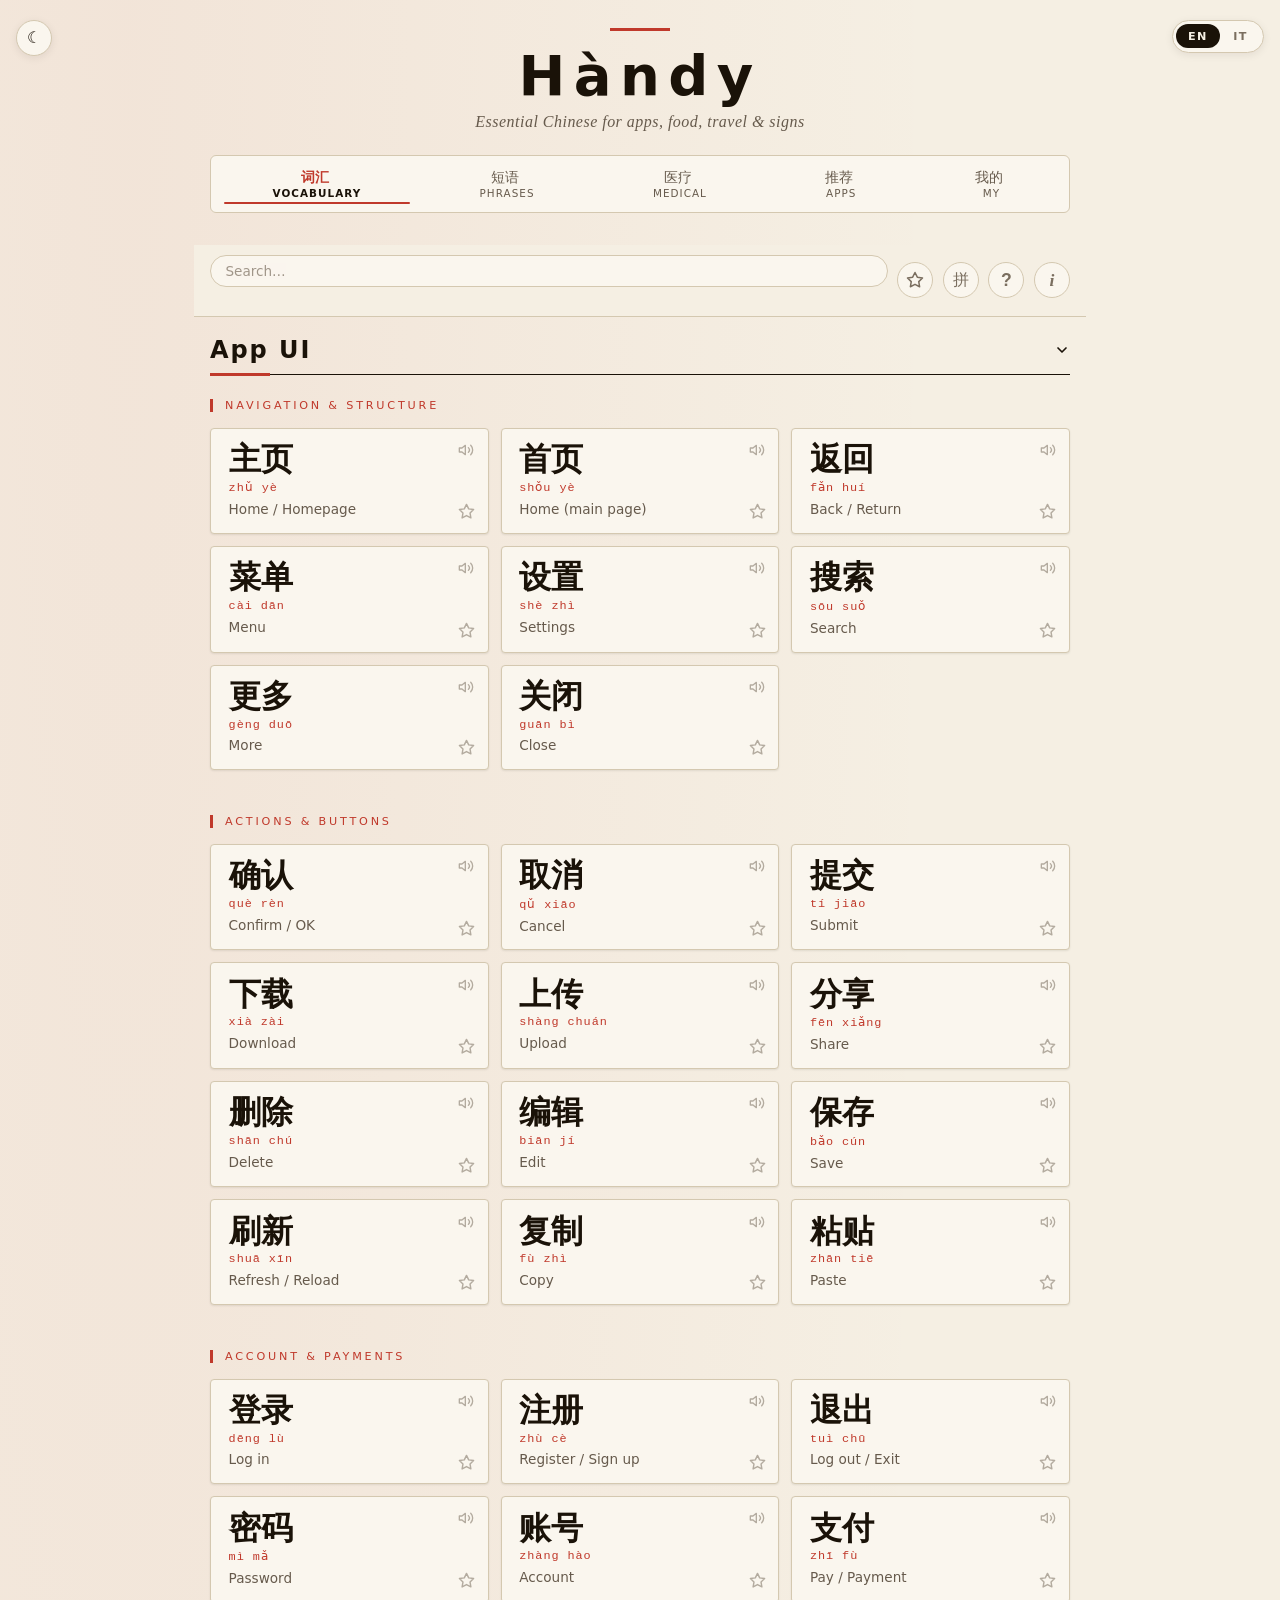
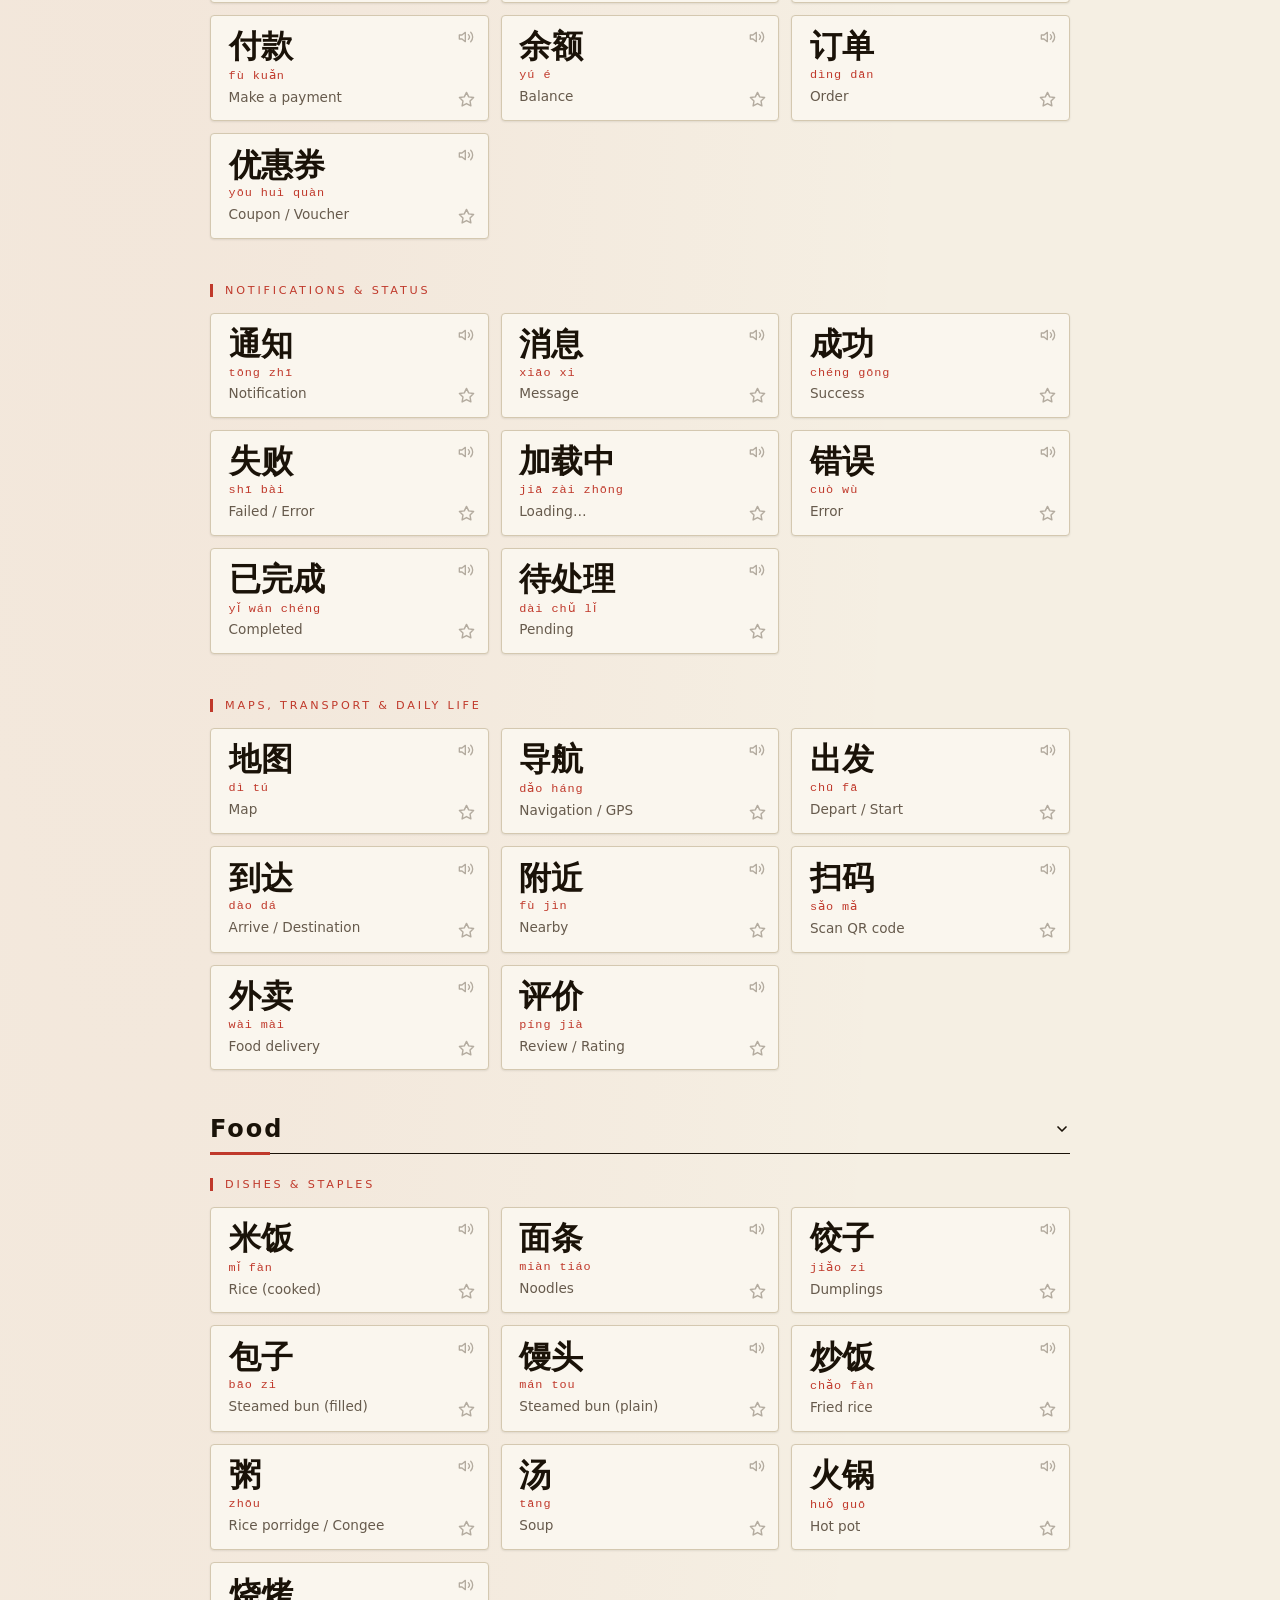
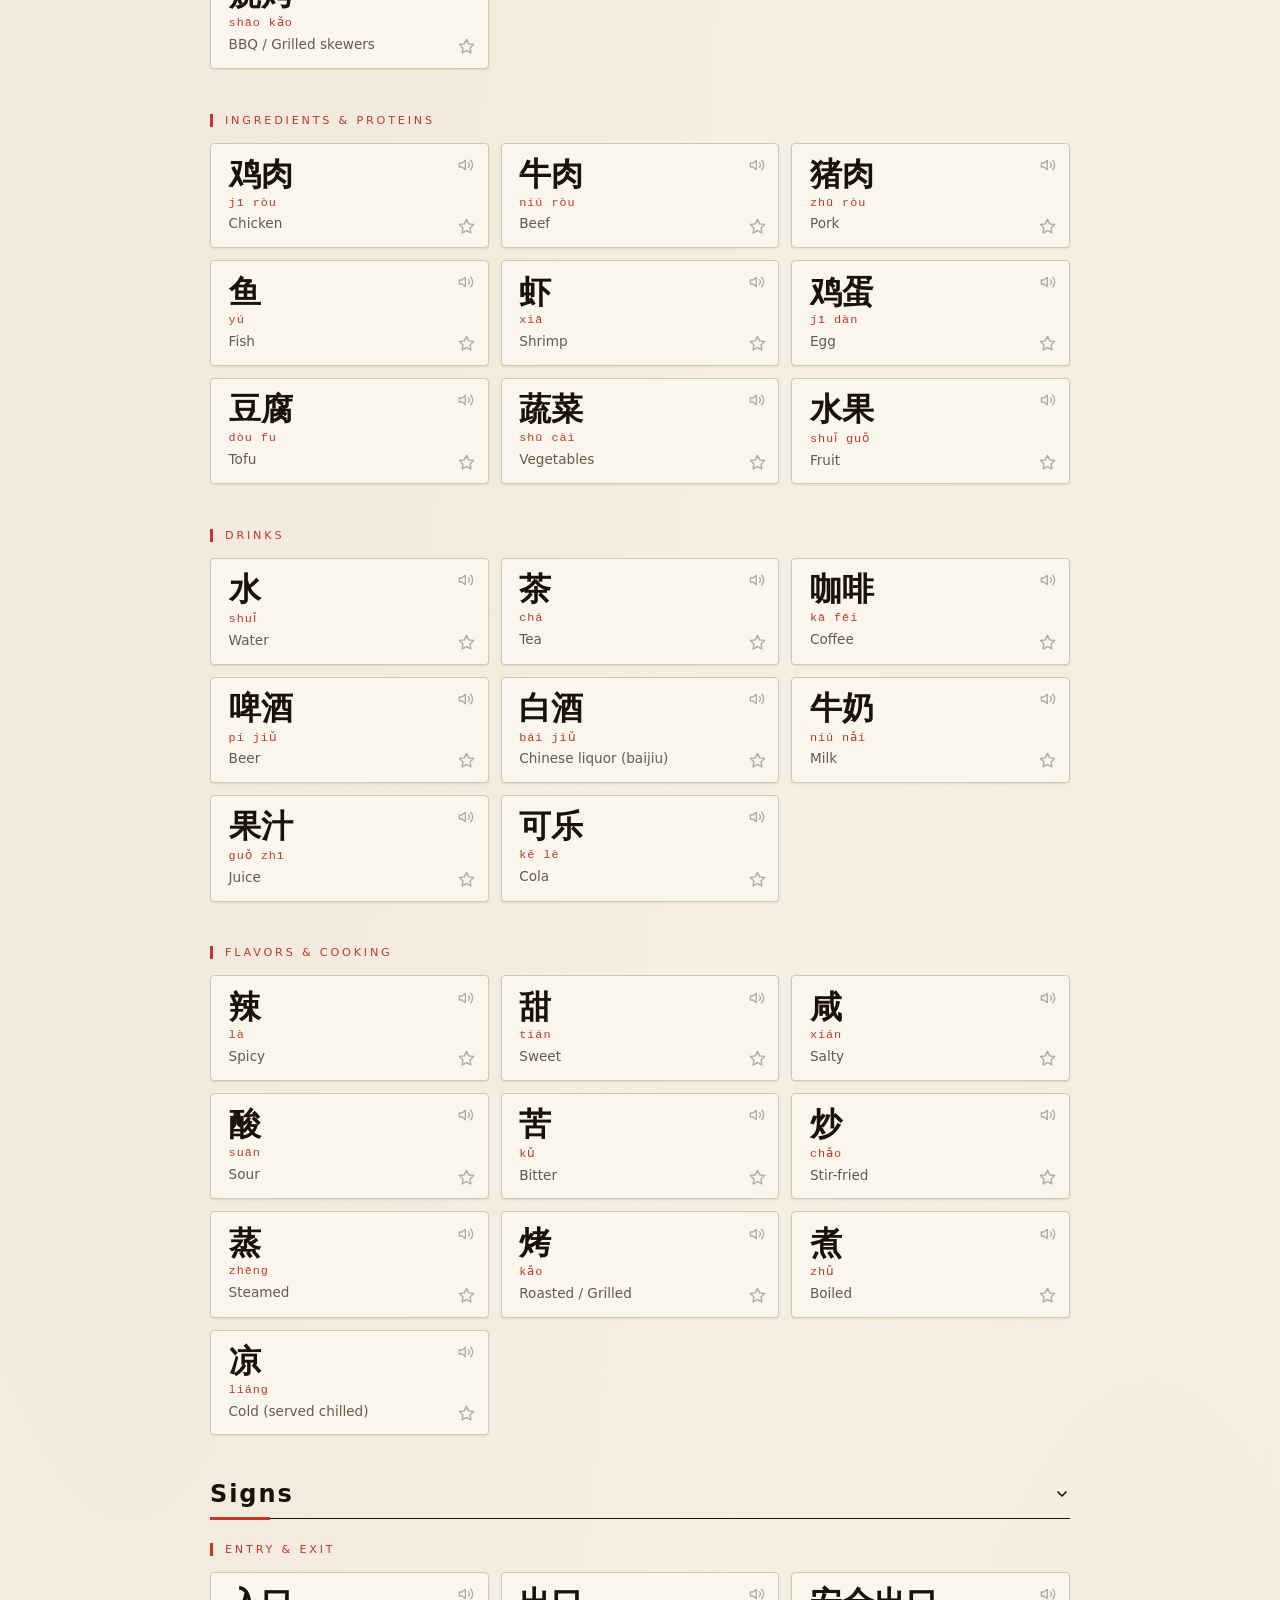
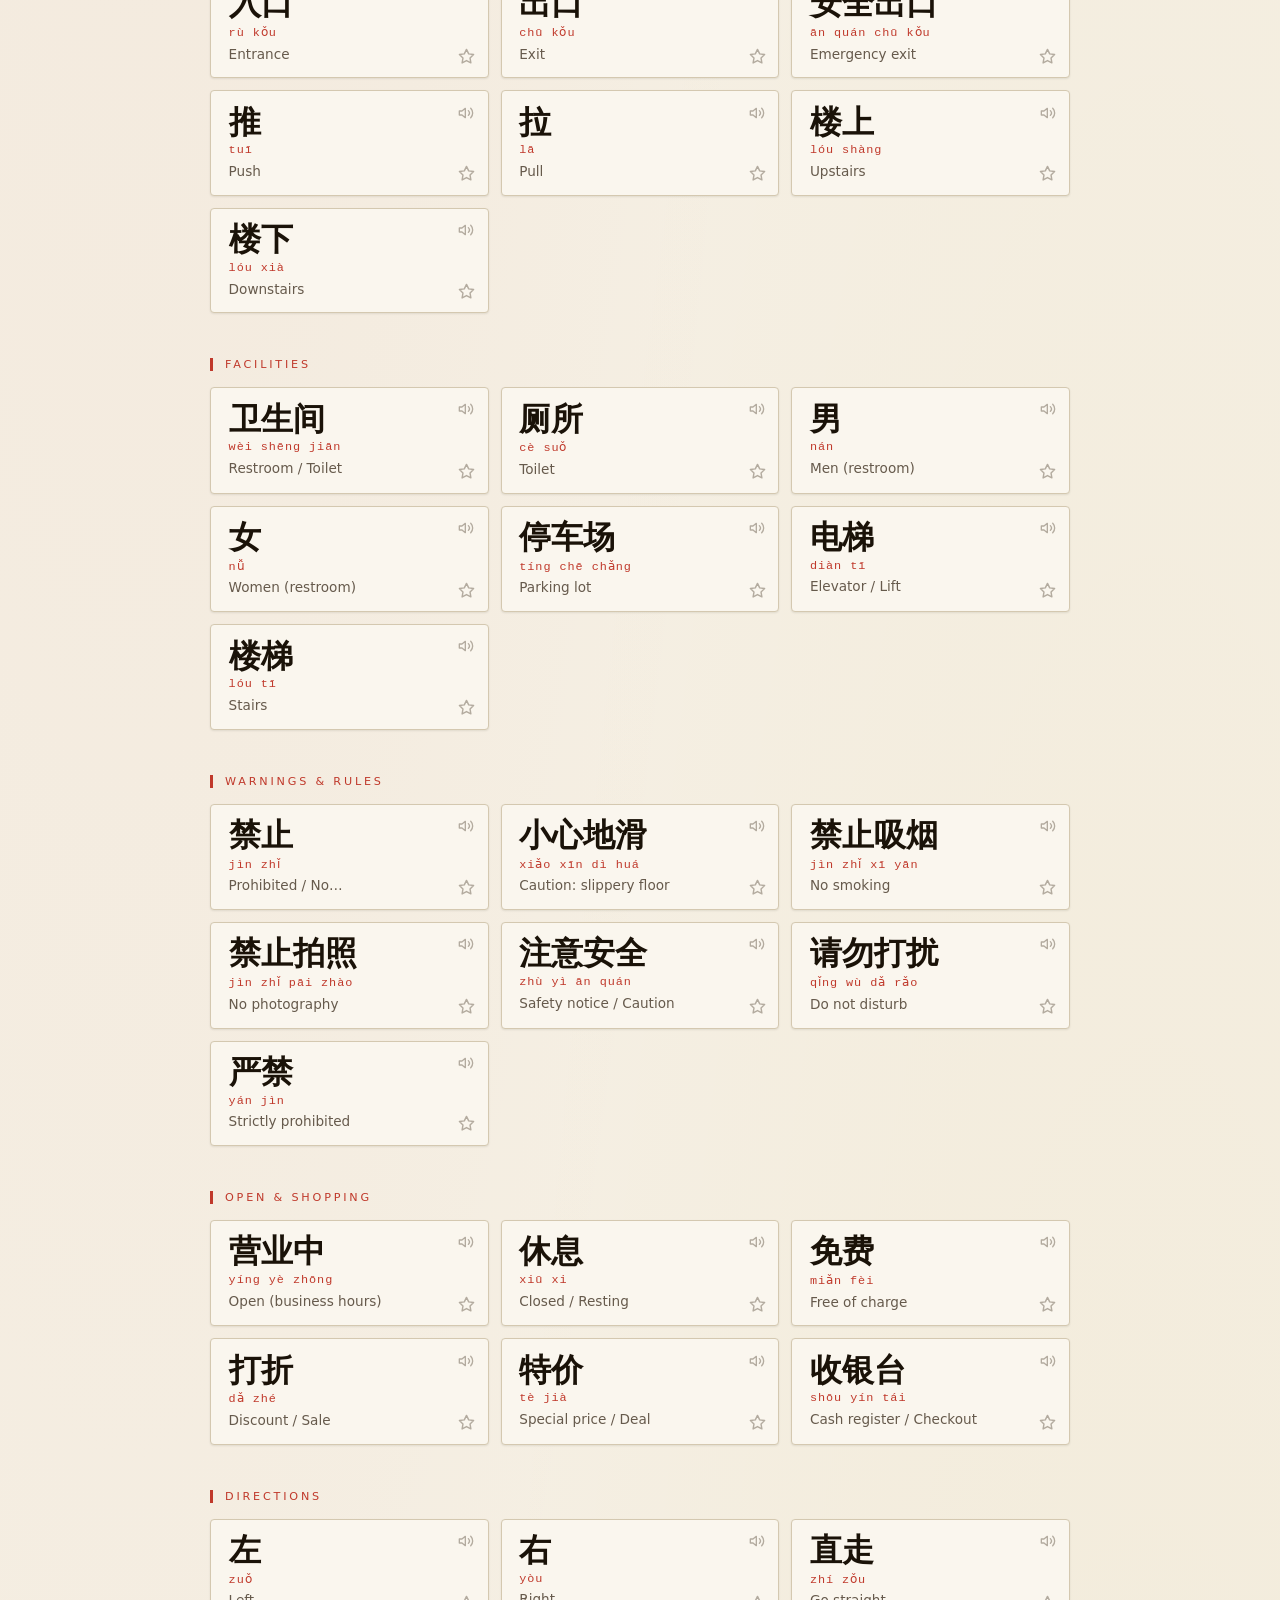
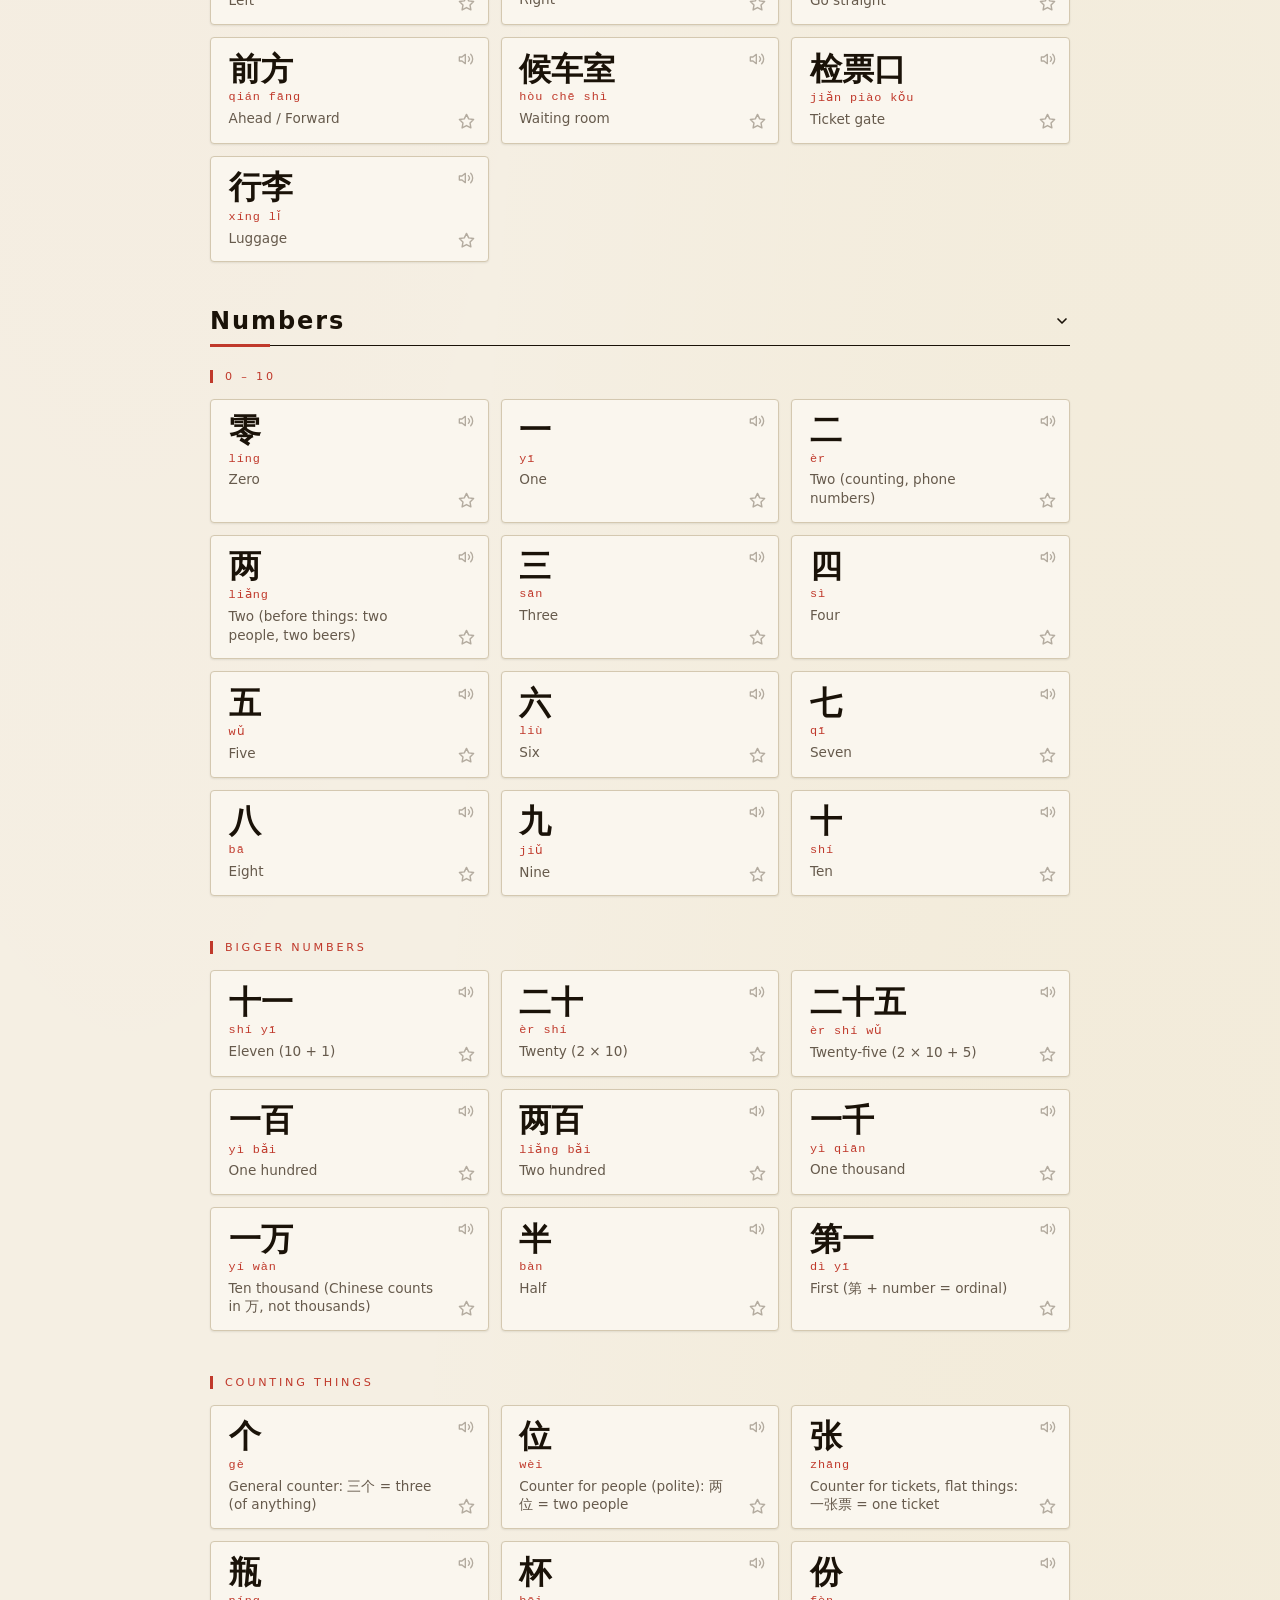
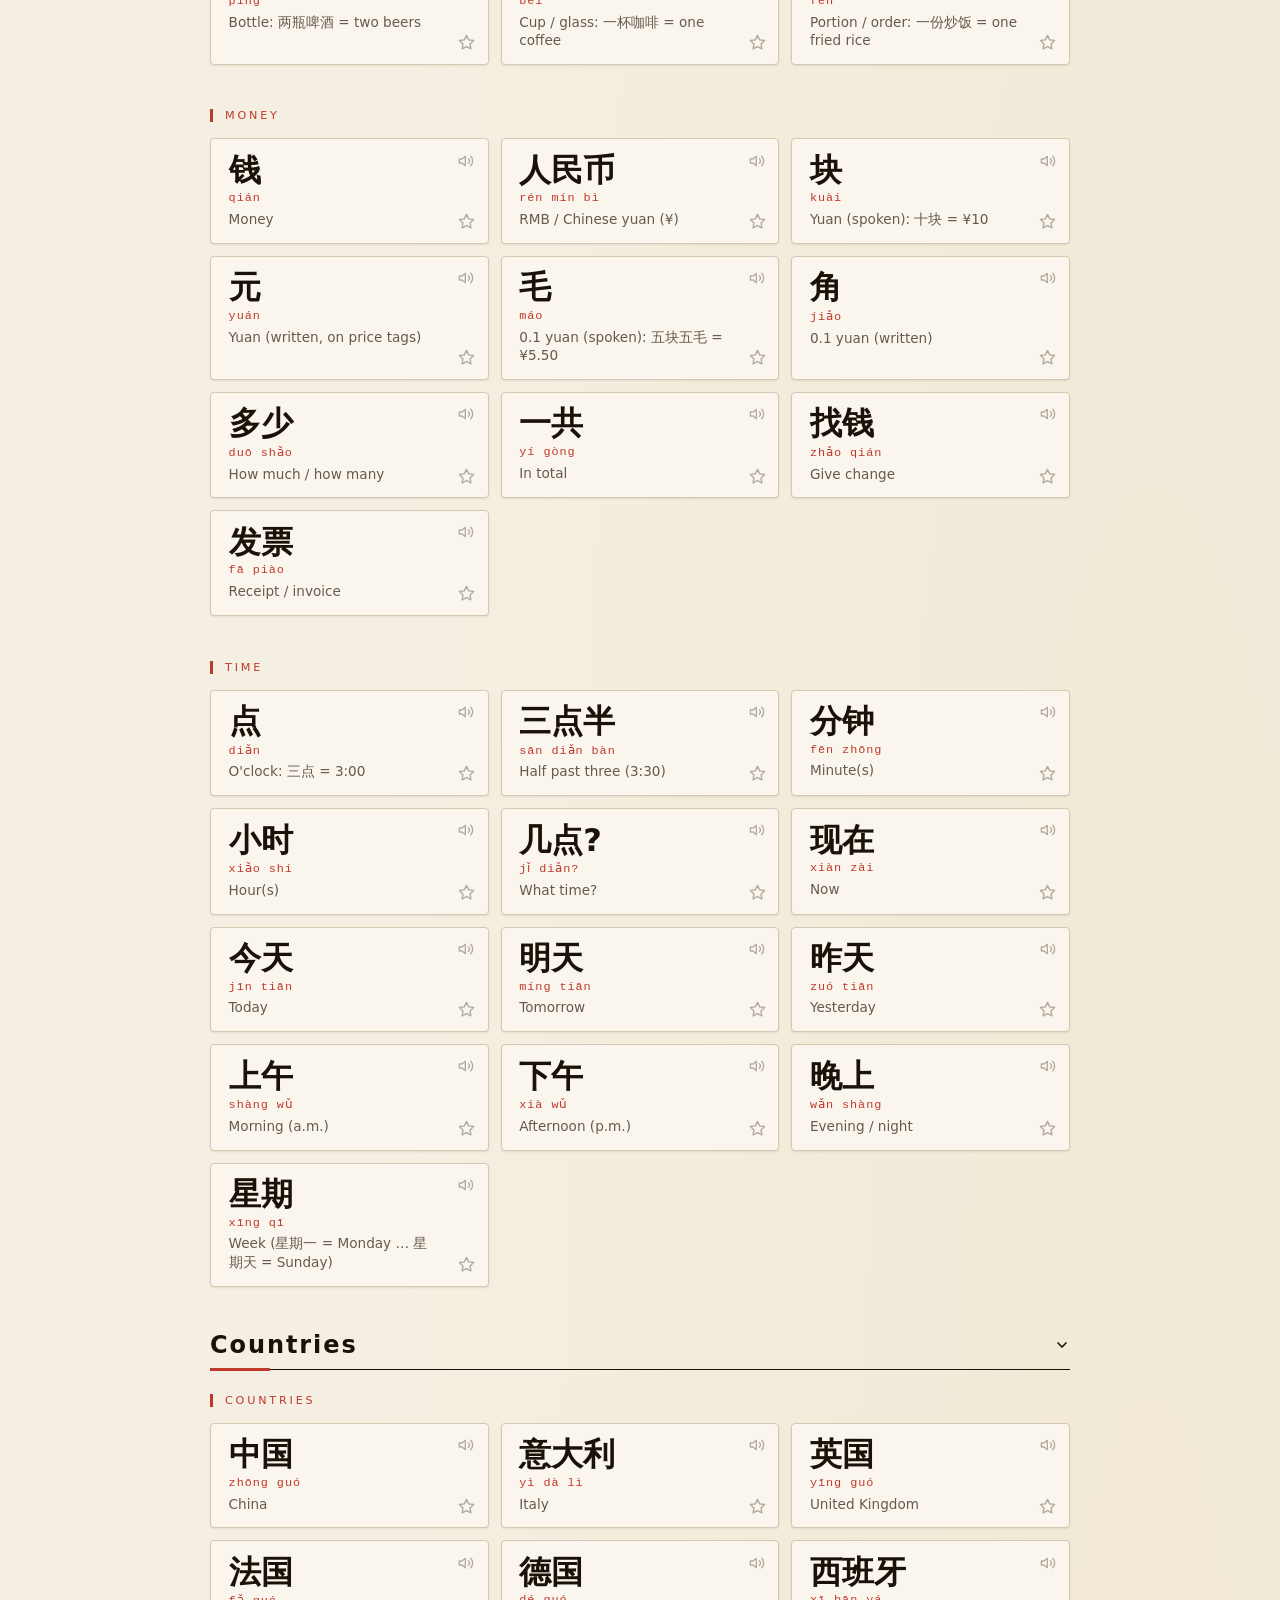
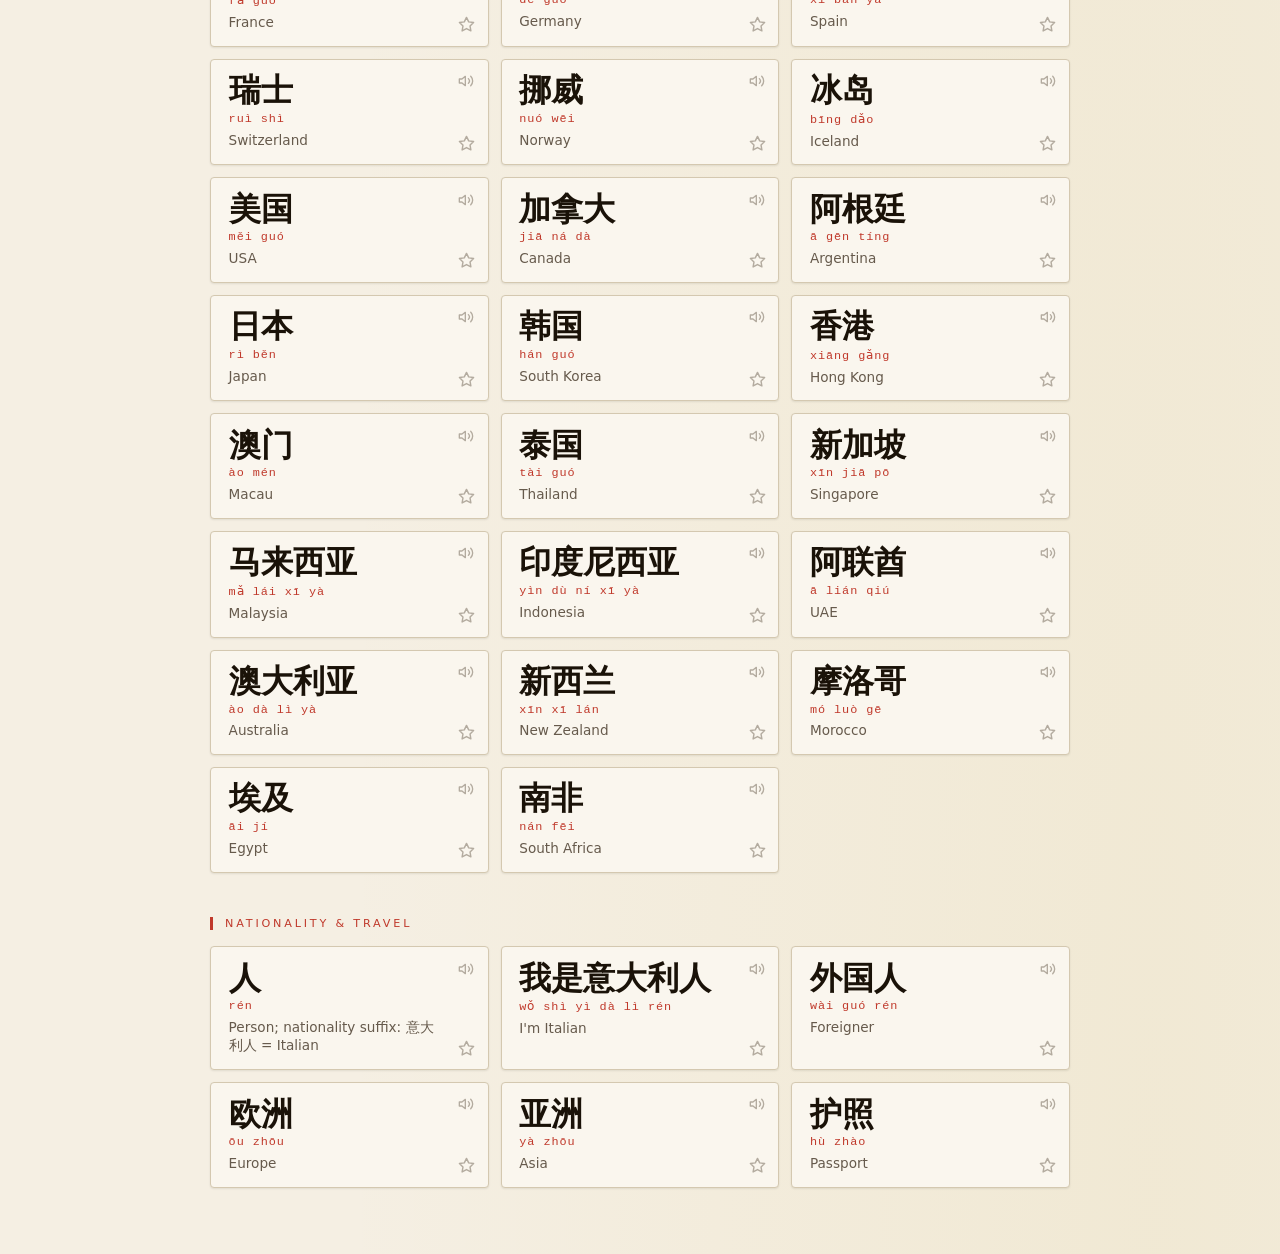
==== index.html @ b3b6620b "feat: custom phrases tab, Pleco lookup, SW precache fix (v0.19.1) - New 我的 / My tab: add your own ph" ====
<!DOCTYPE html>
<html lang="en">
<head>
<meta charset="UTF-8">
<meta name="viewport" content="width=device-width, initial-scale=1.0, viewport-fit=cover">
<title>Hàndy</title>

<!-- PWA meta tags -->
<meta name="apple-mobile-web-app-capable" content="yes">
<meta name="apple-mobile-web-app-status-bar-style" content="black-translucent">
<meta name="apple-mobile-web-app-title" content="Hàndy">
<meta name="mobile-web-app-capable" content="yes">
<meta name="theme-color" content="#1a1208">
<link rel="manifest" href="./manifest.json">

<!-- Inline SVG favicon / app icon (red seal with 中) -->
<link rel="apple-touch-icon" sizes="180x180" href="./apple-touch-icon.png">
<link rel="icon" href="data:image/svg+xml;utf8,<svg xmlns='http://www.w3.org/2000/svg' viewBox='0 0 180 180'><rect width='180' height='180' rx='40' fill='%23c0392b'/><text x='90' y='128' font-size='110' text-anchor='middle' font-family='PingFang SC,sans-serif' font-weight='700' fill='%23f5efe3'>汉</text></svg>">

<link rel="stylesheet" href="./style.css">
<script>
  // Pre-paint: apply theme + pinyin preference before first render so there is
  // no flash. The module script (js/app.js) is deferred, so it cannot do this.
  // Detection logic mirrors js/settings.js.
  (function () {
    try {
      var t = localStorage.getItem('theme');
      if (t !== 'dark' && t !== 'light') t = matchMedia('(prefers-color-scheme: dark)').matches ? 'dark' : 'light';
      document.documentElement.dataset.theme = t;
      if (localStorage.getItem('pinyinHidden') === '1') document.documentElement.dataset.pinyin = 'hidden';
    } catch (e) {}
  })();
</script>
</head>
<body>

<header>
  <button class="theme-btn" id="themeBtn" aria-label="Toggle dark mode"></button>
  <div class="lang-switch" role="group" aria-label="Language">
    <button data-lang="en" type="button">EN</button>
    <button data-lang="it" type="button">IT</button>
  </div>
  <div class="header-rule"></div>
  <h1>Hàndy</h1>
  <p class="subtitle" data-i18n="subtitle">Essential Chinese for apps, food, travel & signs</p>
</header>

<div class="install-hint" id="installHint" hidden>
  <span class="install-emoji" aria-hidden="true">📱</span>
  <span data-i18n-html="installHint"><strong>Works offline!</strong> Tap Safari's Share button → <strong>Add to Home Screen</strong> to install as an app. Perfect for your trip.</span>
  <button id="installBtn" class="install-btn" hidden data-i18n="installBtnLabel">Install</button>
  <button class="close-hint" id="hintClose" type="button" aria-label="Dismiss">✕</button>
</div>

<div class="tabs" id="tabs" role="tablist"></div>
<div class="toolbar">
  <div class="search-wrap">
    <div class="search-field">
      <input type="search" id="searchInput" class="search-input" autocomplete="off" autocorrect="off" spellcheck="false">
      <button id="searchClear" class="search-clear" hidden aria-label="Clear search">✕</button>
    </div>
  </div>
  <button class="fav-btn" id="favBtn" aria-label="View favorites" title="Favorites">
    <svg viewBox="0 0 24 24" fill="none" stroke="currentColor" stroke-width="2" stroke-linecap="round" stroke-linejoin="round"><polygon points="12 2 15.09 8.26 22 9.27 17 14.14 18.18 21.02 12 17.77 5.82 21.02 7 14.14 2 9.27 8.91 8.26 12 2"/></svg>
  </button>
  <button class="pinyin-btn" id="pinyinBtn" aria-label="Toggle pinyin" title="Hide/show pinyin"><span lang="zh-CN">拼</span></button>
  <button class="quiz-btn" id="quizBtn" aria-label="Toggle quiz mode" title="Quiz mode">?</button>
  <button class="about-btn" id="aboutBtn" aria-label="About and tips" aria-expanded="false" title="About">i</button>
  <div class="about-panel" id="aboutPanel" hidden>
    <div class="about-name">hàn <span class="about-hanzi" lang="zh-CN">汉</span> + handy</div>
    <div class="about-tagline" data-i18n="aboutTagline">hàn = Chinese · handy = useful</div>
    <ul class="about-tips" data-i18n-html="aboutTips"></ul>
  </div>
</div>
<div id="panels"></div>

<!-- Add-phrase sheet for the 我的 (custom phrases) tab; wired in js/custom.js -->
<div class="sheet-overlay" id="addSheet" hidden>
  <form class="sheet" id="addForm" role="dialog" aria-labelledby="addTitle" autocomplete="off">
    <div class="sheet-header">
      <h2 id="addTitle" lang="zh-CN">添加</h2>
      <button class="sheet-close" id="addClose" type="button" aria-label="Close">✕</button>
    </div>
    <div class="sheet-body">
      <label class="field">
        <span class="field-label"><span lang="zh-CN">汉字</span> · <span data-i18n="fieldHanzi">Hanzi</span></span>
        <input id="addHanzi" class="field-input field-hanzi" lang="zh-CN" required autocorrect="off" spellcheck="false" placeholder="你好">
      </label>
      <label class="field">
        <span class="field-label"><span data-i18n="fieldPinyin">Pinyin</span> <span class="field-opt" data-i18n="fieldOptional">optional</span></span>
        <input id="addPinyin" class="field-input field-pinyin" autocorrect="off" autocapitalize="off" spellcheck="false" placeholder="nǐ hǎo">
      </label>
      <label class="field">
        <span class="field-label"><span data-i18n="fieldMeaning">Meaning</span></span>
        <input id="addMeaning" class="field-input" required data-i18n-placeholder="fieldMeaningPlaceholder">
      </label>
      <label class="field">
        <span class="field-label"><span data-i18n="fieldNote">Note</span> <span class="field-opt" data-i18n="fieldOptional">optional</span></span>
        <input id="addNote" class="field-input" data-i18n-placeholder="fieldNotePlaceholder">
      </label>
      <div class="sheet-actions">
        <button class="btn btn-primary" id="addSubmit" type="submit" data-i18n="addSubmit">Add</button>
      </div>
    </div>
  </form>
</div>
<!-- JSON backup import (triggered by the 我的 action bar) -->
<input type="file" id="importFile" accept=".json,application/json" hidden>


<div class="toast" id="toast" role="status" aria-live="polite" hidden></div>
<button class="toast toast-update" id="updateToast" type="button" hidden>
  <span aria-hidden="true">↻</span> <span data-i18n="updateReady">New version ready · tap to reload</span>
</button>
<div class="app-version" id="appVersion" aria-hidden="true"></div>

<script type="module" src="./js/app.js"></script>

</body>
</html>
---- style.css ----
*, *::before, *::after { box-sizing: border-box; margin: 0; padding: 0; }

:root {
  /* ── Raw palette (never referenced by components) ── */
  --ink: #1a1208;
  --paper: #f5efe3;
  --red: #c0392b;
  --gold: #b8960c;
  --muted: #7a6e5f;
  --border: #d4c8b0;
  --card-bg: #faf6ee;

  /* ── Semantic tokens (components use only these) ── */
  --text: var(--ink);
  --text-2: #665a4c;                 /* secondary copy: meanings, subtitles, labels (≈6:1 on card) */
  --icon: var(--muted);              /* resting icons and control glyphs */
  --surface: var(--paper);
  --surface-2: var(--card-bg);       /* cards, toolbar controls, popovers */
  --surface-highlight: transparent;  /* inset top edge on cards (dark mode only) */
  --line: var(--border);
  --accent: var(--red);
  --accent-soft: rgba(192,57,43,0.12);
  --accent-2: var(--gold);
  --accent-2-soft: rgba(184,150,12,0.1);
  --focus-ring: var(--accent-soft);

  --shadow: rgba(26,18,8,0.09);
  --overlay: rgba(26,18,8,0.85);
  --speaking-bg: #fff8e6;
  --hint-bg: #fff4da;
  --gradient-red: rgba(192,57,43,0.06);
  --gradient-gold: rgba(184,150,12,0.07);
  --intro-gradient: linear-gradient(135deg, rgba(192,57,43,0.08) 0%, rgba(184,150,12,0.06) 100%);
  --lang-shadow: rgba(26,18,8,0.08);

  /* System font stacks - no external fonts needed */
  --font-hanzi: "PingFang SC", "Hiragino Sans GB", "Microsoft YaHei", "Heiti SC", system-ui, sans-serif;
  --font-mono: ui-monospace, "SF Mono", "Menlo", "Monaco", monospace;
  --font-serif: "New York", "Iowan Old Style", Georgia, serif;
  --font-sans: -apple-system, BlinkMacSystemFont, "SF Pro Text", system-ui, sans-serif;
}

/* the hidden attribute must beat any component display rule */
[hidden] { display: none !important; }

/* ── Dark mode ────────────────────────────────────────────── */
[data-theme="dark"] {
  --ink: #f4ece0;           /* warm white */
  --paper: #12100d;         /* deeper page so cards lift */
  --red: #f07060;
  --gold: #d9b544;          /* less neon than #e0b828 */
  --muted: #b8a890;
  --border: #463b2f;        /* card edges read without the shadow */
  --card-bg: #1e1a15;

  --text-2: #b8a890;        /* ≈8.5:1 on card */
  --surface-highlight: rgba(255,255,255,0.035);
  --accent-soft: rgba(240,112,96,0.3);
  --accent-2-soft: rgba(217,181,68,0.14);

  --shadow: rgba(0,0,0,0.45);
  --overlay: rgba(0,0,0,0.88);
  --speaking-bg: #2c2416;
  --hint-bg: #261e10;
  --gradient-red: rgba(240,112,96,0.07);
  --gradient-gold: rgba(217,181,68,0.05);
  --intro-gradient: linear-gradient(135deg, rgba(240,112,96,0.1) 0%, rgba(217,181,68,0.08) 100%);
  --lang-shadow: rgba(0,0,0,0.35);
}

body {
  background: var(--surface);
  color: var(--text);
  font-family: var(--font-sans);
  -webkit-font-smoothing: antialiased;
  min-height: 100vh;
  padding: calc(env(safe-area-inset-top) + 1.25rem) calc(env(safe-area-inset-right) + 1rem) calc(env(safe-area-inset-bottom) + 4rem) calc(env(safe-area-inset-left) + 1rem);
  background-image:
    radial-gradient(ellipse at 10% 0%, var(--gradient-red) 0%, transparent 50%),
    radial-gradient(ellipse at 90% 100%, var(--gradient-gold) 0%, transparent 50%);
  -webkit-tap-highlight-color: transparent;
  -webkit-touch-callout: none;
}

header {
  text-align: center;
  margin-bottom: 1.5rem;
  position: relative;
  padding-top: 0.5rem;
}

.header-rule {
  width: 60px;
  height: 3px;
  background: var(--accent);
  margin: 0 auto 0.9rem;
}

h1 {
  font-family: var(--font-hanzi);
  font-size: clamp(2.2rem, 6vw, 3.5rem);
  font-weight: 700;
  letter-spacing: 0.15em;
  color: var(--text);
  line-height: 1.1;
}

.subtitle {
  font-family: var(--font-serif);
  font-style: italic;
  font-size: 1rem;
  color: var(--text-2);
  margin-top: 0.4rem;
  letter-spacing: 0.03em;
}

.section {
  max-width: 860px;
  margin: 0 auto 2.8rem;
}

.subsection-title {
  max-width: 860px;
  margin: 0 auto 1.5rem;
  font-family: var(--font-hanzi);
  font-size: 1.5rem;
  font-weight: 700;
  letter-spacing: 0.08em;
  color: var(--text);
  padding: 0 0 0.6rem;
  border-bottom: 1px solid var(--text);
  position: relative;
}
.subsection-title::after {
  content: '';
  position: absolute;
  bottom: -2px;
  left: 0;
  width: 60px;
  height: 3px;
  background: var(--accent);
}
.subsection-title + .section { margin-top: 0; }
.subsection:not(:first-child) .subsection-title {
  margin-top: 1rem;
}

.section-title {
  font-family: var(--font-hanzi);
  font-size: 0.7rem;
  letter-spacing: 0.25em;
  text-transform: uppercase;
  color: var(--accent);
  border-left: 3px solid var(--accent);
  padding-left: 0.75rem;
  margin-bottom: 1rem;
}

.grid {
  display: grid;
  grid-template-columns: repeat(auto-fill, minmax(230px, 1fr));
  gap: 0.75rem;
}

.card {
  background: var(--surface-2);
  border: 1px solid var(--line);
  border-radius: 4px;
  padding: 0.9rem 2.9rem 0.9rem 1.1rem; /* right gutter holds speaker + star */
  position: relative;
  transition: transform 0.15s, box-shadow 0.15s;
  cursor: pointer;
  overflow: hidden;
  user-select: none;
  -webkit-user-select: none;
  box-shadow: inset 0 1px 0 var(--surface-highlight), 0 1px 2px var(--shadow);
}

.card::before {
  content: '';
  position: absolute;
  top: 0; left: 0;
  width: 3px; height: 100%;
  background: var(--accent-2);
  opacity: 0;
  transition: opacity 0.2s;
}

.card:hover {
  transform: translateY(-2px);
  box-shadow: inset 0 1px 0 var(--surface-highlight), 0 6px 20px var(--shadow);
}
.card:hover::before { opacity: 1; }

.card:active,
.phrase-card:active {
  transform: scale(0.98);
  transition: transform 0.08s ease;
}

.card.speaking {
  background: var(--speaking-bg);
  border-color: var(--accent-2);
}
.card.speaking::before { opacity: 1; }

.card:focus-visible,
.phrase-card:focus-visible,
.tab:focus-visible,
.favorite-btn:focus-visible,
.toolbar button:focus-visible,
.theme-btn:focus-visible,
.lang-switch button:focus-visible,
.fav-close:focus-visible {
  outline: 2px solid var(--accent);
  outline-offset: 2px;
}

/* Card actions: speaker top-right, star bottom-right, each with a 36px hit area */
.speaker,
.favorite-btn {
  position: absolute;
  right: 0.2rem;
  width: 36px;
  height: 36px;
  display: flex;
  align-items: center;
  justify-content: center;
  background: transparent;
  border: none;
  padding: 0;
  margin: 0;
  color: var(--icon);
  opacity: 0.55;
  transition: opacity 0.15s, color 0.15s;
  -webkit-tap-highlight-color: transparent;
}
.speaker { top: 0.2rem; pointer-events: none; }
.favorite-btn { bottom: 0.2rem; cursor: pointer; }
.card:hover .speaker,
.phrase-card:hover .speaker,
.card:hover .favorite-btn,
.phrase-card:hover .favorite-btn { opacity: 0.85; }
.card.speaking .speaker,
.phrase-card.speaking .speaker { opacity: 1; color: var(--accent); animation: speakPulse 0.9s ease-in-out infinite; }
.speaker svg { width: 16px; height: 16px; }
.favorite-btn svg { width: 17px; height: 17px; fill: none; stroke: currentColor; stroke-width: 2; }
.favorite-btn.active { opacity: 1; color: var(--accent-2); }
.favorite-btn.active svg { fill: var(--accent-2); stroke: var(--accent-2); }

/* Pleco lookup (rendered on iOS / Android only): mid-right, between speaker and star */
.pleco-btn {
  position: absolute;
  right: 0.2rem;
  top: 50%;
  transform: translateY(-50%);
  width: 36px;
  height: 32px;
  display: flex;
  align-items: center;
  justify-content: center;
  color: var(--icon);
  opacity: 0.55;
  -webkit-tap-highlight-color: transparent;
  transition: opacity 0.15s, color 0.15s;
}
.pleco-btn:hover, .pleco-btn:active { opacity: 1; color: var(--accent); }
.pleco-btn svg { width: 16px; height: 16px; }
.pleco-btn:focus-visible { outline: 2px solid var(--accent); outline-offset: 2px; }

@keyframes speakPulse {
  0%, 100% { transform: scale(1); }
  50% { transform: scale(1.18); }
}

.hanzi {
  font-family: var(--font-hanzi);
  font-size: 2rem;
  font-weight: 700;
  color: var(--text);
  line-height: 1;
  margin-bottom: 0.35rem;
}

.pinyin {
  font-family: var(--font-mono);
  font-size: 0.74rem;
  color: var(--accent);
  letter-spacing: 0.08em;
  margin-bottom: 0.3rem;
  font-weight: 500;
}

.meaning {
  font-size: 0.85rem;
  line-height: 1.35;
  color: var(--text-2);
}

.tip-box {
  max-width: 860px;
  margin: 0 auto;
  background: var(--text);
  color: var(--surface);
  border-radius: 4px;
  padding: 1.2rem 1.5rem;
  display: flex;
  gap: 1rem;
  align-items: flex-start;
  font-size: 0.78rem;
  line-height: 1.7;
}
.tip-box .icon { font-size: 1.3rem; flex-shrink: 0; }
.tip-box strong { color: var(--accent-2); }

@media (max-width: 500px) {
  .grid { grid-template-columns: 1fr 1fr; gap: 0.6rem; }
  .phrase-grid { grid-template-columns: 1fr; }

  /* two-column vocab cards are ~170px wide: tighten the icon gutter and type
     so a typical meaning ("Home / Homepage") stays on one line */
  .card { padding: 0.8rem 2.1rem 0.8rem 0.9rem; }
  .card .speaker,
  .card .favorite-btn { width: 32px; height: 32px; right: 0.05rem; }
  .card .speaker { top: 0.15rem; }
  .card .favorite-btn { bottom: 0.15rem; }
  .card .pleco-btn { width: 32px; height: 28px; right: 0.05rem; }
  [data-quiz="on"] .card:not(.revealed)::after { left: 0.9rem; right: 2.1rem; bottom: 0.8rem; }
  .hanzi { font-size: 1.8rem; }
  .pinyin { font-size: 0.7rem; letter-spacing: 0.05em; }
  .meaning { font-size: 0.8rem; }
}

/* Phrase cards - wider, different layout */
.phrase-grid {
  display: grid;
  grid-template-columns: repeat(auto-fill, minmax(320px, 1fr));
  gap: 0.75rem;
}

.phrase-card {
  background: var(--surface-2);
  border: 1px solid var(--line);
  border-left: 3px solid var(--accent-2);
  border-radius: 4px;
  padding: 0.95rem 2.9rem 0.95rem 1.2rem;
  position: relative;
  transition: transform 0.15s, box-shadow 0.15s;
  cursor: pointer;
  overflow: hidden;
  user-select: none;
  -webkit-user-select: none;
  box-shadow: inset 0 1px 0 var(--surface-highlight), 0 1px 2px var(--shadow);
}

.phrase-card:hover {
  transform: translateY(-2px);
  box-shadow: inset 0 1px 0 var(--surface-highlight), 0 6px 20px var(--shadow);
  border-left-color: var(--accent);
}
.phrase-card.speaking {
  background: var(--speaking-bg);
  border-left-color: var(--accent);
}

.phrase-hanzi {
  font-family: var(--font-hanzi);
  font-size: 1.6rem;
  font-weight: 700;
  color: var(--text);
  line-height: 1.25;
  margin-bottom: 0.35rem;
}

.phrase-pinyin {
  font-family: var(--font-mono);
  font-size: 0.74rem;
  color: var(--accent);
  letter-spacing: 0.06em;
  margin-bottom: 0.4rem;
  font-weight: 500;
}

.phrase-meaning {
  font-size: 0.88rem;
  color: var(--text-2);
  line-height: 1.4;
}

/* Tabs */
.tabs {
  max-width: 860px;
  margin: 0 auto 2rem;
  display: flex;
  gap: 0.3rem;
  padding: 0.3rem;
  background: var(--surface-2);
  border: 1px solid var(--line);
  border-radius: 6px;
  overflow-x: auto;
  -webkit-overflow-scrolling: touch;
}

.tab {
  flex: 1 1 auto;
  min-width: 0;
  background: transparent;
  border: none;
  padding: 0.5rem 0.4rem;
  font-family: var(--font-sans);
  font-size: 0.65rem;
  letter-spacing: 0.1em;
  text-transform: uppercase;
  color: var(--text-2);
  cursor: pointer;
  border-radius: 4px;
  transition: all 0.2s;
  font-weight: 500;
  text-align: center;
  white-space: nowrap;
  position: relative;
}

.tab:hover { color: var(--text); }

/* active = ink text + 2px red underline; the mobile bar overrides this */
.tab.active {
  color: var(--text);
  font-weight: 700;
}
.tab.active .tab-hanzi { color: var(--accent); }
.tab.active::after {
  content: '';
  position: absolute;
  left: 0.5rem;
  right: 0.5rem;
  bottom: 0.2rem;
  height: 2px;
  border-radius: 1px;
  background: var(--accent);
}

.tab .tab-hanzi {
  font-family: var(--font-hanzi);
  margin-right: 0.25rem;
  font-size: 0.85rem;
  letter-spacing: 0;
  display: block;
}

.tab-panel { display: none; }
.tab-panel.active { display: block; animation: fadeIn 0.25s ease-out; }

@keyframes fadeIn {
  from { opacity: 0; transform: translateY(4px); }
  to { opacity: 1; transform: translateY(0); }
}

/* Install hint banner (shown on iOS/Android, not when standalone or dismissed) */
.install-hint .install-emoji { font-size: 1.1rem; }
.install-hint {
  max-width: 860px;
  margin: 0 auto 1.5rem;
  background: var(--hint-bg);
  border: 1px solid var(--accent-2);
  border-radius: 6px;
  padding: 0.85rem 1rem;
  font-size: 0.78rem;
  color: var(--text);
  line-height: 1.5;
  display: flex;
  gap: 0.75rem;
  align-items: flex-start;
  position: relative;
}
.install-hint strong { color: var(--accent); }
.install-hint .close-hint {
  position: absolute;
  top: 0.5rem; right: 0.6rem;
  background: transparent;
  border: none;
  font-size: 1rem;
  color: var(--icon);
  cursor: pointer;
  padding: 0.2rem 0.4rem;
}
.install-hint .install-btn {
  flex-shrink: 0;
  align-self: center;
  background: var(--text);
  color: var(--surface);
  border: none;
  border-radius: 4px;
  padding: 0.35rem 0.9rem;
  font-family: var(--font-sans);
  font-size: 0.75rem;
  font-weight: 600;
  letter-spacing: 0.08em;
  cursor: pointer;
  white-space: nowrap;
  -webkit-tap-highlight-color: transparent;
}
.install-hint .install-btn:hover { background: var(--accent); }
/* Hide when in standalone mode */
@media (display-mode: standalone) {
  .install-hint { display: none !important; }
}

.favorites-empty {
  max-width: 860px;
  margin: 0 auto;
  padding: 3rem 1rem;
  text-align: center;
  color: var(--text-2);
  font-size: 0.95rem;
  line-height: 1.6;
}

.load-error {
  max-width: 860px;
  margin: 0 auto;
  padding: 1rem;
  color: var(--accent);
  font-size: 0.85rem;
  text-align: center;
}

.lang-switch {
  position: absolute;
  top: 0;
  right: 0;
  z-index: 10;
  display: flex;
  gap: 0.1rem;
  padding: 0.2rem;
  background: var(--surface-2);
  border: 1px solid var(--line);
  border-radius: 999px;
  box-shadow: 0 2px 8px var(--lang-shadow);
}
.lang-switch button {
  background: transparent;
  border: none;
  padding: 0.35rem 0.75rem;
  border-radius: 999px;
  font-family: var(--font-sans);
  font-size: 0.7rem;
  font-weight: 600;
  letter-spacing: 0.12em;
  color: var(--icon);
  cursor: pointer;
  transition: background 0.2s, color 0.2s;
  -webkit-tap-highlight-color: transparent;
}
.lang-switch button:hover { color: var(--text); }
.lang-switch button.active {
  background: var(--text);
  color: var(--surface);
}

.app-version {
  position: fixed;
  bottom: calc(env(safe-area-inset-bottom) + 0.6rem);
  right: calc(env(safe-area-inset-right) + 0.9rem);
  z-index: 100;
  font-family: var(--font-mono);
  font-size: 0.65rem;
  color: var(--text-2);
  letter-spacing: 0.1em;
  opacity: 0.55;
  pointer-events: none;
  user-select: none;
  -webkit-user-select: none;
}

.search-wrap {
  position: relative;
  max-width: 860px;
  margin: 0 auto 1.2rem;
  display: flex;
  justify-content: center;
}

.toolbar {
  position: sticky;
  top: 0;
  z-index: 120;
  max-width: calc(860px + 2rem);
  margin: 0 auto 1.2rem;
  padding: 0.6rem 1rem;
  display: flex;
  align-items: center;
  gap: 0.6rem;
  background: var(--surface);
  border-bottom: 1px solid var(--line);
}
/* bleed to the viewport edges on narrow screens (body has 1rem side padding) */
@media (max-width: 899px) {
  .toolbar {
    margin-left: -1rem;
    margin-right: -1rem;
    max-width: none;
  }
}

.search-wrap { flex: 1; min-width: 0; }
.search-field { width: 100%; }

.search-input {
  flex: 1;
  width: 100%;
  min-width: 0;
  padding: 0.45rem 0.9rem;
  font-family: var(--font-sans);
  font-size: 0.85rem;
  color: var(--text);
  background: var(--surface-2);
  border: 1px solid var(--line);
  border-radius: 999px;
  outline: none;
  transition: border-color 0.2s, box-shadow 0.2s;
  -webkit-appearance: none;
}

.search-input:focus {
  border-color: var(--accent);
  box-shadow: 0 0 0 2px var(--focus-ring);
}

.search-input::placeholder { color: var(--icon); opacity: 0.7; }

/* remove native clear button on webkit */
.search-input::-webkit-search-cancel-button { -webkit-appearance: none; }

.search-field {
  position: relative;
  display: flex;
  align-items: center;
}

.search-input { padding-right: 1.6rem; }

.search-clear {
  position: absolute;
  right: 0.55rem;
  top: 50%;
  transform: translateY(-50%);
  background: none;
  border: none;
  cursor: pointer;
  color: var(--icon);
  font-size: 0.8rem;
  line-height: 1;
  padding: 0.2rem 0.3rem;
  border-radius: 50%;
  transition: color 0.15s;
}
.search-clear:hover { color: var(--text); }

.fav-btn {
  flex-shrink: 0;
  width: 36px;
  height: 36px;
  display: flex;
  align-items: center;
  justify-content: center;
  background: var(--surface-2);
  border: 1px solid var(--line);
  border-radius: 50%;
  cursor: pointer;
  color: var(--icon);
  transition: all 0.2s;
}

.fav-btn:hover, .fav-btn.active {
  color: var(--accent-2);
  border-color: var(--accent-2);
}

.fav-btn svg {
  width: 18px;
  height: 18px;
}

.favorites-overlay {
  position: fixed;
  top: 0;
  left: 0;
  right: 0;
  bottom: 0;
  background: var(--overlay);
  z-index: 1000;
  display: none;
  overflow-y: auto;
  padding: 2rem 1rem;
}

.favorites-overlay.active {
  display: block;
  animation: fadeIn 0.2s ease-out;
}

body.fav-open {
  overflow: hidden;
}

.favorites-panel {
  max-width: 860px;
  margin: 0 auto;
  background: var(--surface);
  border-radius: 12px;
  min-height: 60vh;
}

.favorites-header {
  display: flex;
  justify-content: space-between;
  align-items: center;
  padding: 1rem 1.2rem;
  border-bottom: 1px solid var(--line);
}

.favorites-header h2 {
  font-family: var(--font-hanzi);
  font-size: 1.4rem;
  font-weight: 700;
  margin: 0;
}

.fav-close {
  background: none;
  border: none;
  font-size: 1.2rem;
  cursor: pointer;
  color: var(--icon);
  padding: 0.3rem;
}

.fav-close:hover {
  color: var(--text);
}

.favorites-content {
  padding: 1rem;
}

/* App cards */
.app-intro {
  max-width: 860px;
  margin: 0 auto 1.5rem;
  background: var(--intro-gradient);
  border-left: 3px solid var(--accent);
  padding: 0.9rem 1rem;
  font-size: 0.82rem;
  line-height: 1.5;
  color: var(--text);
  border-radius: 0 8px 8px 0;
}

.app-grid {
  display: grid;
  grid-template-columns: 1fr;
  gap: 0.9rem;
}

.app-card {
  display: flex;
  gap: 0.9rem;
  background: var(--surface-2);
  border: 1px solid var(--line);
  border-radius: 12px;
  padding: 1rem;
  user-select: none;
  -webkit-user-select: none;
  transition: box-shadow 0.2s, transform 0.15s;
  box-shadow: inset 0 1px 0 var(--surface-highlight);
}

.app-card:hover {
  box-shadow: 0 4px 12px var(--shadow);
  transform: translateY(-1px);
}

.app-icon {
  font-size: 2.2rem;
  flex-shrink: 0;
  width: 48px;
  height: 48px;
  display: flex;
  align-items: center;
  justify-content: center;
  background: var(--surface);
  border-radius: 10px;
  overflow: hidden;
}

.app-icon img {
  width: 100%;
  height: 100%;
  display: block;
}

.app-content {
  flex: 1;
  min-width: 0;
}

.app-name-row {
  display: flex;
  align-items: baseline;
  gap: 0.5rem;
  flex-wrap: wrap;
}

.app-name {
  font-weight: 600;
  font-size: 1rem;
  color: var(--text);
}

.app-hanzi {
  font-family: var(--font-hanzi);
  font-size: 0.9rem;
  color: var(--accent);
  font-weight: 500;
}

.app-pinyin {
  font-family: var(--font-mono);
  font-size: 0.75rem;
  color: var(--text-2);
  margin-top: 0.15rem;
}

.app-desc {
  font-size: 0.8rem;
  line-height: 1.45;
  color: var(--text);
  margin-top: 0.4rem;
  opacity: 0.85;
}

/* ── Collapsible groups ───────────────────────────────────── */
.subsection-title { cursor: pointer; user-select: none; display: flex; align-items: center; justify-content: space-between; }
.section-title    { cursor: pointer; user-select: none; display: flex; align-items: center; justify-content: space-between; }
.collapse-chevron { width: 16px; height: 16px; flex-shrink: 0; transition: transform 0.2s ease; }
.is-collapsed .collapse-chevron { transform: rotate(-90deg); }
.subsection.is-collapsed > .section { display: none; }
.section.is-collapsed > .grid,
.section.is-collapsed > .phrase-grid { display: none; }
.search-active .subsection.is-collapsed > .section,
.search-active .section.is-collapsed > .grid,
.search-active .section.is-collapsed > .phrase-grid { display: block; }

/* ── Quiz mode ────────────────────────────────────────────── */
[data-quiz="on"] .card:not(.revealed) .pinyin,
[data-quiz="on"] .card:not(.revealed) .meaning,
[data-quiz="on"] .phrase-card:not(.revealed) .phrase-pinyin,
[data-quiz="on"] .phrase-card:not(.revealed) .phrase-meaning { visibility: hidden; }

[data-quiz="on"] .card:not(.revealed)::after,
[data-quiz="on"] .phrase-card:not(.revealed)::after {
  content: var(--quiz-hint, "tap to reveal");
  position: absolute;
  left: 1.1rem;
  right: 2.9rem;
  bottom: 0.9rem;
  padding-top: 0.3rem;
  border-top: 1px dashed var(--line);
  font-family: var(--font-sans);
  font-size: 0.7rem;
  color: var(--text-2);
  opacity: 0.8;
  pointer-events: none;
}
[data-quiz="on"] .phrase-card:not(.revealed)::after {
  left: 1.2rem;
  bottom: 0.95rem;
}

.quiz-btn {
  flex-shrink: 0;
  width: 36px;
  height: 36px;
  display: flex;
  align-items: center;
  justify-content: center;
  background: var(--surface-2);
  border: 1px solid var(--line);
  border-radius: 50%;
  cursor: pointer;
  font-size: 1.1rem;
  font-weight: 600;
  line-height: 1;
  color: var(--icon);
  transition: color 0.2s, border-color 0.2s, background 0.2s;
  -webkit-tap-highlight-color: transparent;
}
.quiz-btn:hover { color: var(--text); }
.quiz-btn.active {
  color: var(--accent-2);
  border-color: var(--accent-2);
  background: var(--accent-2-soft);
}

/* ── Hide pinyin mode ─────────────────────────────────────── */
[data-pinyin="hidden"] .pinyin,
[data-pinyin="hidden"] .phrase-pinyin,
[data-pinyin="hidden"] .app-pinyin { display: none; }

.pinyin-btn {
  flex-shrink: 0;
  width: 36px;
  height: 36px;
  display: flex;
  align-items: center;
  justify-content: center;
  background: var(--surface-2);
  border: 1px solid var(--line);
  border-radius: 50%;
  cursor: pointer;
  font-family: var(--font-hanzi);
  font-size: 1rem;
  color: var(--icon);
  transition: color 0.2s, border-color 0.2s, background 0.2s;
  -webkit-tap-highlight-color: transparent;
}
.pinyin-btn:hover:not(:disabled) { color: var(--text); }
.pinyin-btn:disabled { opacity: 0.3; cursor: not-allowed; }
.pinyin-btn.active {
  color: var(--accent);
  border-color: var(--accent);
  background: var(--focus-ring);
}

/* ── About / tips popover ─────────────────────────────────── */
.about-btn {
  flex-shrink: 0;
  width: 36px;
  height: 36px;
  display: flex;
  align-items: center;
  justify-content: center;
  background: var(--surface-2);
  border: 1px solid var(--line);
  border-radius: 50%;
  cursor: pointer;
  font-family: var(--font-serif);
  font-style: italic;
  font-size: 1.1rem;
  font-weight: 700;
  line-height: 1;
  color: var(--icon);
  transition: color 0.2s, border-color 0.2s, background 0.2s;
  -webkit-tap-highlight-color: transparent;
}
.about-btn:hover { color: var(--text); }
.about-btn.active {
  color: var(--surface);
  background: var(--text);
  border-color: var(--text);
}

.about-panel {
  position: absolute;
  top: 100%;
  right: 1rem;
  margin-top: 0.5rem;
  width: min(340px, calc(100vw - 2rem));
  background: var(--surface-2);
  border: 1px solid var(--line);
  border-radius: 8px;
  box-shadow: 0 8px 28px var(--shadow);
  padding: 1rem 1.1rem;
  text-align: left;
  animation: fadeIn 0.15s ease-out;
}
.about-name {
  font-family: var(--font-hanzi);
  font-size: 1.25rem;
  font-weight: 700;
  color: var(--text);
  letter-spacing: 0.04em;
}
.about-name .about-hanzi { color: var(--accent); margin: 0 0.15em; }
.about-tagline {
  font-size: 0.8rem;
  color: var(--text-2);
  margin: 0.15rem 0 0.8rem;
}
.about-tips {
  list-style: none;
  font-size: 0.8rem;
  line-height: 1.5;
  color: var(--text);
}
.about-tips li {
  padding: 0.3rem 0;
  border-top: 1px solid var(--line);
}
.about-tips strong { color: var(--accent); font-weight: 600; }

/* ── Global search: show all panels stacked ──────────────── */
#panels.global-search .tab-panel          { display: block; }
#panels.global-search .tab-panel.no-match { display: none; }
/* non-matching cards / sections / subsections (set by filterCards in js/search.js) */
#panels .search-hidden { display: none; }

/* ── Per-panel tab label (visible in global search only) ─── */
.panel-search-label {
  display: none;
  font-family: var(--font-sans);
  font-size: 0.65rem;
  letter-spacing: 0.12em;
  text-transform: uppercase;
  color: var(--text-2);
  padding: 1.8rem 0 0.5rem;
  margin-bottom: 0.4rem;
  border-top: 1px solid var(--line);
}
#panels.global-search .tab-panel:first-child .panel-search-label {
  padding-top: 0;
  border-top: none;
}
#panels.global-search .panel-search-label { display: block; }

/* Theme toggle button */
.theme-btn {
  position: absolute;
  top: 0;
  left: 0;
  z-index: 10;
  background: var(--surface-2);
  border: 1px solid var(--line);
  border-radius: 999px;
  width: 2.25rem;
  height: 2.25rem;
  display: flex;
  align-items: center;
  justify-content: center;
  cursor: pointer;
  box-shadow: 0 2px 8px var(--lang-shadow);
  color: var(--text);
  transition: background 0.2s, border-color 0.2s, color 0.2s;
  -webkit-tap-highlight-color: transparent;
  font-size: 1rem;
  line-height: 1;
}

/* Toast (copy feedback) */
.toast {
  position: fixed;
  left: 50%;
  bottom: calc(env(safe-area-inset-bottom) + 2.2rem);
  transform: translateX(-50%) translateY(8px);
  z-index: 200;
  background: var(--text);
  color: var(--surface);
  font-family: var(--font-hanzi);
  font-size: 0.9rem;
  padding: 0.55rem 1rem;
  border-radius: 999px;
  box-shadow: 0 4px 16px var(--shadow);
  opacity: 0;
  transition: opacity 0.2s ease, transform 0.2s ease;
  pointer-events: none;
  max-width: calc(100vw - 2rem);
  white-space: nowrap;
  overflow: hidden;
  text-overflow: ellipsis;
}
.toast.show { opacity: 1; transform: translateX(-50%) translateY(0); }
/* longer messages (e.g. the missing-voice hint) wrap instead of truncating */
.toast.toast-long {
  white-space: normal;
  text-align: center;
  line-height: 1.4;
  font-family: var(--font-sans);
  font-size: 0.8rem;
  border-radius: 12px;
  max-width: min(26rem, calc(100vw - 2rem));
}

/* Update prompt: same pill, but interactive and stacked above the copy toast */
.toast-update {
  pointer-events: auto;
  cursor: pointer;
  border: none;
  font-family: var(--font-sans);
  font-size: 0.85rem;
  font-weight: 600;
  background: var(--accent);
  color: var(--surface);
  bottom: calc(env(safe-area-inset-bottom) + 5.2rem);
  -webkit-tap-highlight-color: transparent;
}
.toast-update:hover { filter: brightness(1.08); }

.card.copy-armed, .phrase-card.copy-armed, .app-card.copy-armed,
.card.copied, .phrase-card.copied, .app-card.copied {
  transform: scale(0.97);
  transition: transform 0.15s ease;
}
.card.copy-armed, .phrase-card.copy-armed, .app-card.copy-armed {
  border-color: var(--accent-2);
}

/* ── Custom phrases (我的 tab) ─────────────────────────────── */
/* small pill buttons: action bar + import sheet */
.btn {
  display: inline-flex;
  align-items: center;
  gap: 0.3rem;
  padding: 0.4rem 0.9rem;
  font-family: var(--font-sans);
  font-size: 0.75rem;
  font-weight: 600;
  letter-spacing: 0.06em;
  color: var(--text);
  background: var(--surface-2);
  border: 1px solid var(--line);
  border-radius: 999px;
  cursor: pointer;
  white-space: nowrap;
  transition: color 0.15s, border-color 0.15s, background 0.15s;
  -webkit-tap-highlight-color: transparent;
}
.btn:hover, .btn.active { border-color: var(--accent); color: var(--accent); }
.btn-primary { background: var(--text); color: var(--surface); border-color: var(--text); }
.btn-primary:hover { background: var(--accent); border-color: var(--accent); color: var(--surface); }
.btn-danger { color: var(--accent); border-color: var(--accent); }
.btn-danger:hover { background: var(--accent-soft); }

.custom-bar {
  max-width: 860px;
  margin: 0 auto 1.4rem;
  display: flex;
  flex-wrap: wrap;
  gap: 0.5rem;
}
#panels.global-search .custom-bar { display: none; } /* results only while searching */

.custom-empty {
  max-width: 860px;
  margin: 0 auto;
  padding: 2.5rem 1rem;
  text-align: center;
  color: var(--text-2);
  font-size: 0.9rem;
  line-height: 1.7;
}
.custom-empty strong { color: var(--accent); font-weight: 600; }

/* optional note line on custom entries */
.phrase-note {
  margin-top: 0.4rem;
  font-size: 0.78rem;
  line-height: 1.4;
  color: var(--text-2);
  border-top: 1px dashed var(--line);
  padding-top: 0.35rem;
}
[data-quiz="on"] .phrase-card:not(.revealed) .phrase-note { visibility: hidden; }

/* per-card remove button: only while the panel is in edit mode */
.remove-btn { display: none; }
.tab-panel.editing .phrase-card { padding-left: 2.7rem; }
.tab-panel.editing .remove-btn {
  display: flex;
  align-items: center;
  justify-content: center;
  position: absolute;
  left: 0.35rem;
  top: 50%;
  transform: translateY(-50%);
  width: 32px;
  height: 32px;
  border: none;
  border-radius: 50%;
  background: transparent;
  color: var(--accent);
  font-size: 1rem;
  cursor: pointer;
}
.tab-panel.editing .remove-btn:hover { background: var(--accent-soft); }

/* import sheet (same layering / look as the favorites overlay) */
.sheet-overlay {
  position: fixed;
  inset: 0;
  background: var(--overlay);
  z-index: 1000;
  overflow-y: auto;
  padding: 2rem 1rem;
  animation: fadeIn 0.2s ease-out;
}
body.sheet-open { overflow: hidden; }
.sheet {
  max-width: 560px;
  margin: 0 auto;
  background: var(--surface);
  border-radius: 12px;
}
.sheet-header {
  display: flex;
  justify-content: space-between;
  align-items: center;
  padding: 1rem 1.2rem;
  border-bottom: 1px solid var(--line);
}
.sheet-header h2 {
  font-family: var(--font-hanzi);
  font-size: 1.4rem;
  font-weight: 700;
}
.sheet-close {
  background: none;
  border: none;
  font-size: 1.2rem;
  cursor: pointer;
  color: var(--icon);
  padding: 0.3rem;
}
.sheet-close:hover { color: var(--text); }
.sheet-body { padding: 1rem 1.2rem 1.2rem; }
.field { display: block; margin-bottom: 0.8rem; }
.field-label {
  display: block;
  font-size: 0.65rem;
  letter-spacing: 0.12em;
  text-transform: uppercase;
  color: var(--text-2);
  margin-bottom: 0.3rem;
}
.field-label [lang="zh-CN"] { font-family: var(--font-hanzi); letter-spacing: 0.05em; }
.field-opt { text-transform: none; letter-spacing: 0; color: var(--icon); }
.field-input {
  display: block;
  width: 100%;
  padding: 0.55rem 0.8rem;
  font-family: var(--font-sans);
  font-size: 1rem; /* ≥16px so iOS Safari does not zoom on focus */
  color: var(--text);
  background: var(--surface-2);
  border: 1px solid var(--line);
  border-radius: 8px;
  outline: none;
  -webkit-appearance: none;
}
.field-hanzi { font-family: var(--font-hanzi); font-size: 1.3rem; }
.field-pinyin { font-family: var(--font-mono); letter-spacing: 0.04em; }
.field-input:focus { border-color: var(--accent); box-shadow: 0 0 0 2px var(--focus-ring); }
.field-input::placeholder { color: var(--icon); opacity: 0.6; }
.sheet-actions {
  display: flex;
  justify-content: flex-end;
  gap: 0.5rem;
  margin-top: 0.8rem;
}

/* ── Mobile: tabs become a fixed bottom bar ──────────────── */
/* Kept at the END of the file on purpose: these override .tabs, .toast,
   .app-version and .toast-update by source order (same specificity). */
@media (max-width: 699px) {
  body {
    /* clear the bottom bar (≈3.6rem) plus breathing room */
    padding-bottom: calc(env(safe-area-inset-bottom) + 5.5rem);
  }

  .tabs {
    position: fixed;
    left: 0;
    right: 0;
    bottom: 0;
    z-index: 150;
    max-width: none;
    margin: 0;
    gap: 0;
    padding: 0.3rem 0.25rem calc(env(safe-area-inset-bottom) + 0.3rem);
    background: var(--surface-2);
    border: none;
    border-top: 1px solid var(--line);
    border-radius: 0;
    box-shadow: 0 -2px 12px var(--shadow);
    overflow: visible;
  }

  .tab {
    flex: 1 1 0;
    min-width: 0;
    padding: 0.3rem 0.15rem 0.2rem;
    border-radius: 8px;
    font-size: 0.55rem;
    letter-spacing: 0.06em;
    overflow: hidden;
    text-overflow: ellipsis;
    color: var(--text-2);
    transition: color 0.2s;
  }
  .tab .tab-hanzi {
    font-size: 1.1rem;
    font-weight: 600;
    margin: 0 0 0.1rem;
    line-height: 1.2;
    transition: transform 0.2s;
  }
  .tab:hover { color: var(--text-2); }
  .tab.active {
    background: transparent;
    color: var(--text);
    font-weight: 700;
  }
  .tab.active::after { display: none; }
  .tab.active .tab-hanzi {
    color: var(--accent);
    transform: translateY(-1px);
  }
  .tab:active .tab-hanzi { transform: scale(0.92); }

  /* slide the bar away while typing so the iOS keyboard doesn't push it over results */
  .tabs { transition: transform 0.2s ease; }
  body:has(#searchInput:focus) .tabs { transform: translateY(110%); }

  /* keep fixed bottom-right / bottom-center chrome above the bar */
  .app-version { bottom: calc(env(safe-area-inset-bottom) + 4.2rem); }
  .toast { bottom: calc(env(safe-area-inset-bottom) + 5rem); }
  .toast-update { bottom: calc(env(safe-area-inset-bottom) + 8rem); }
}
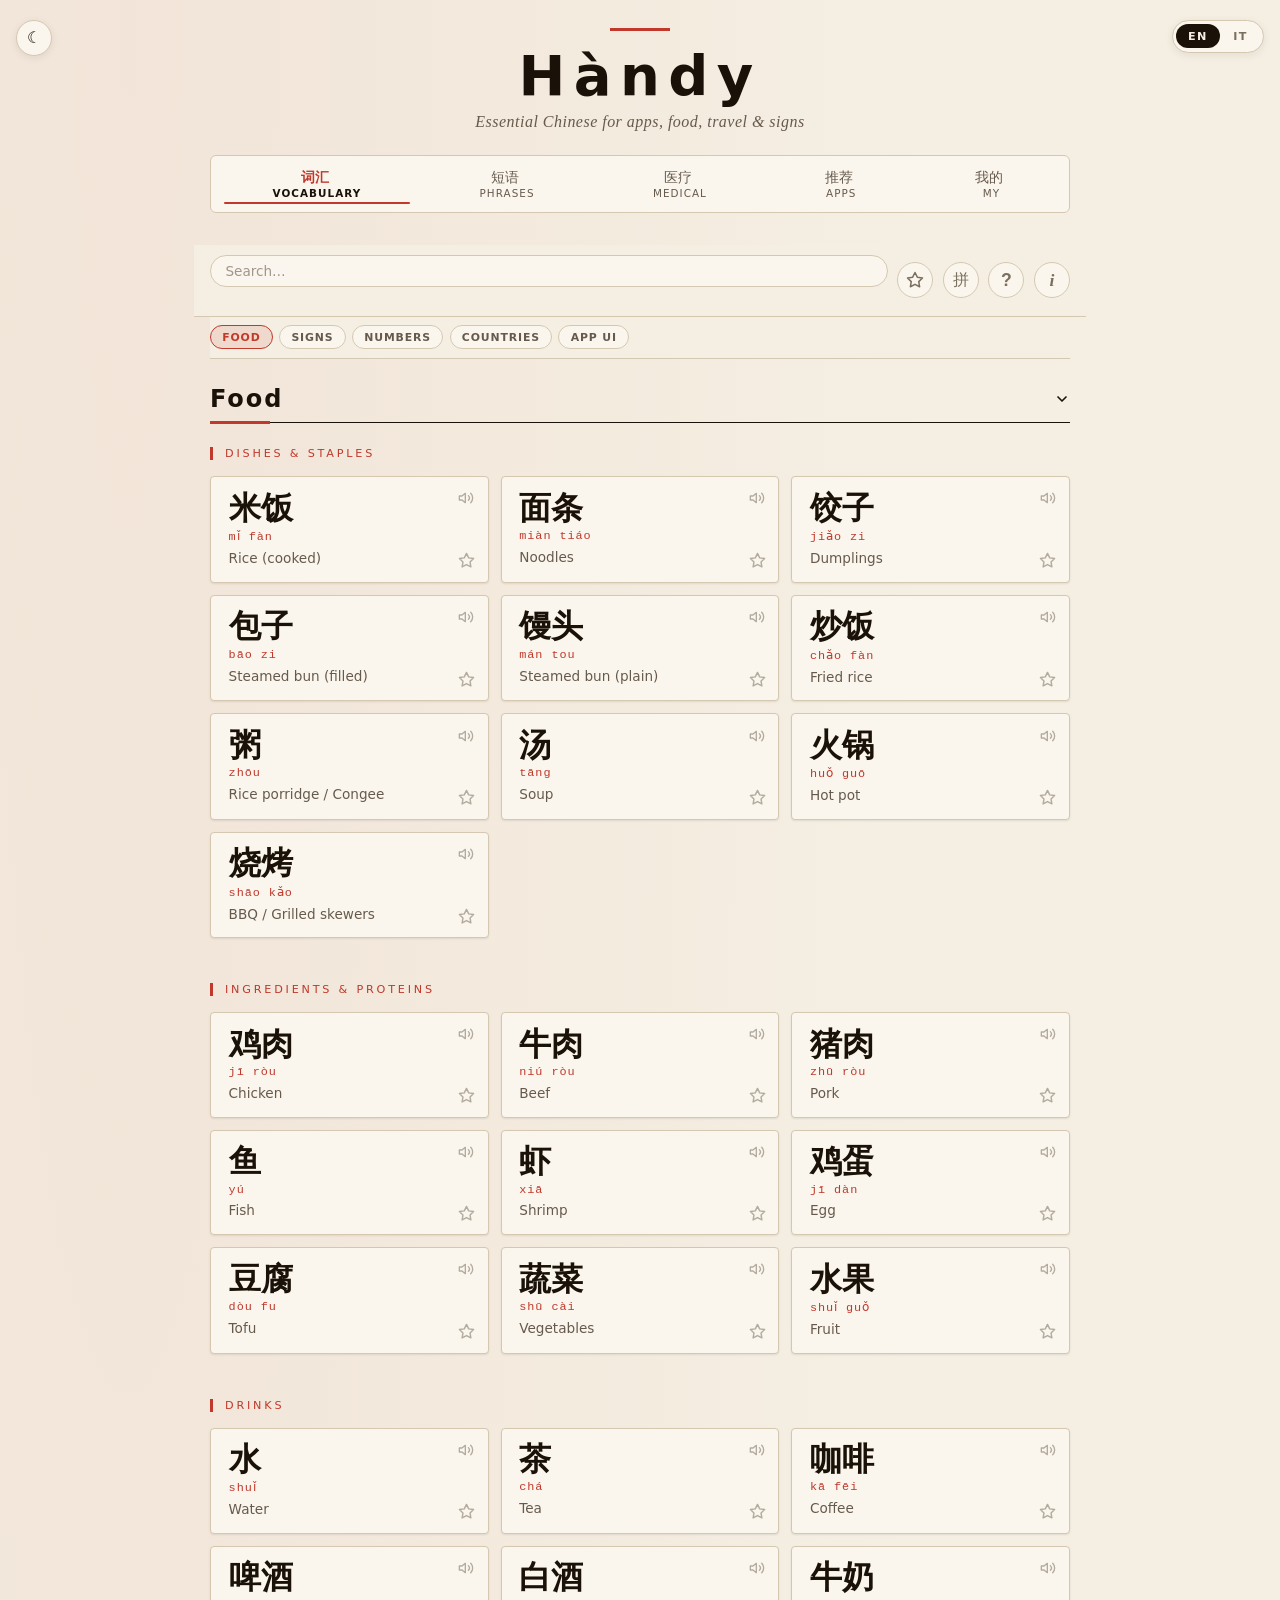
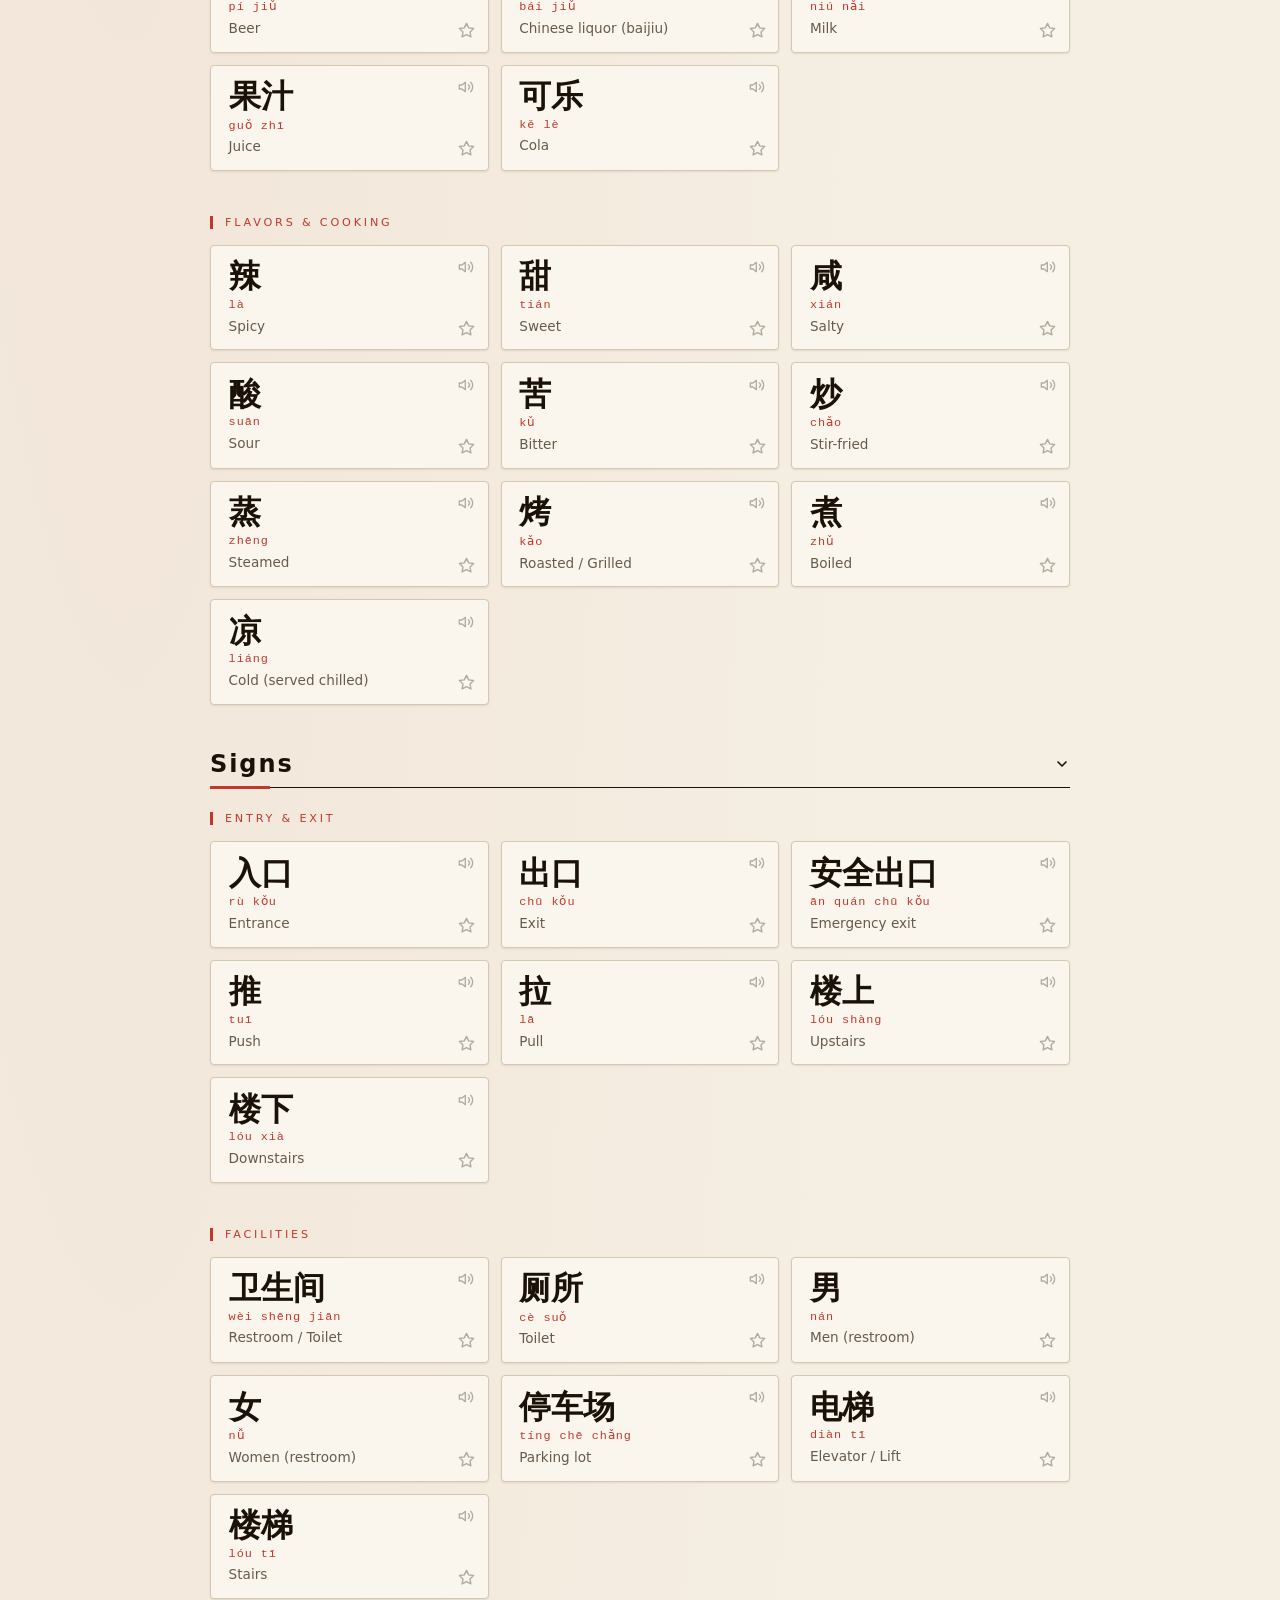
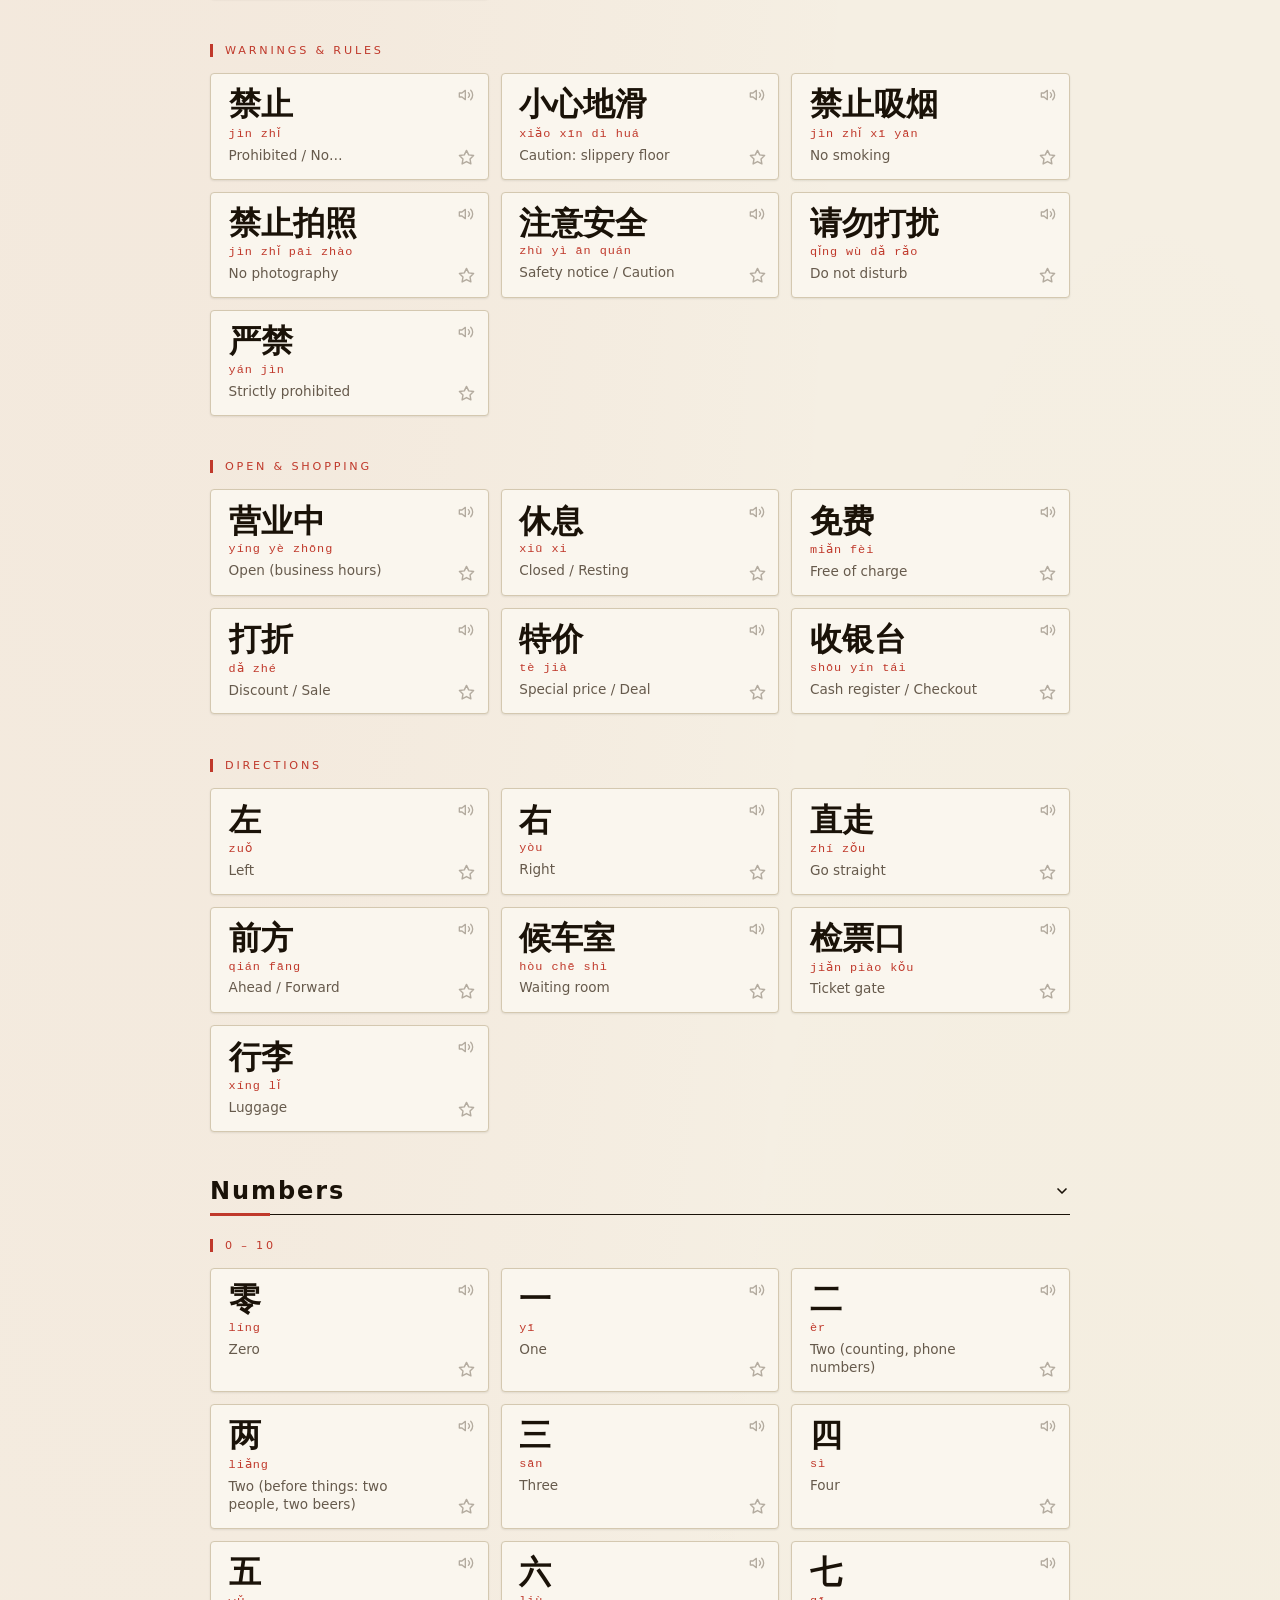
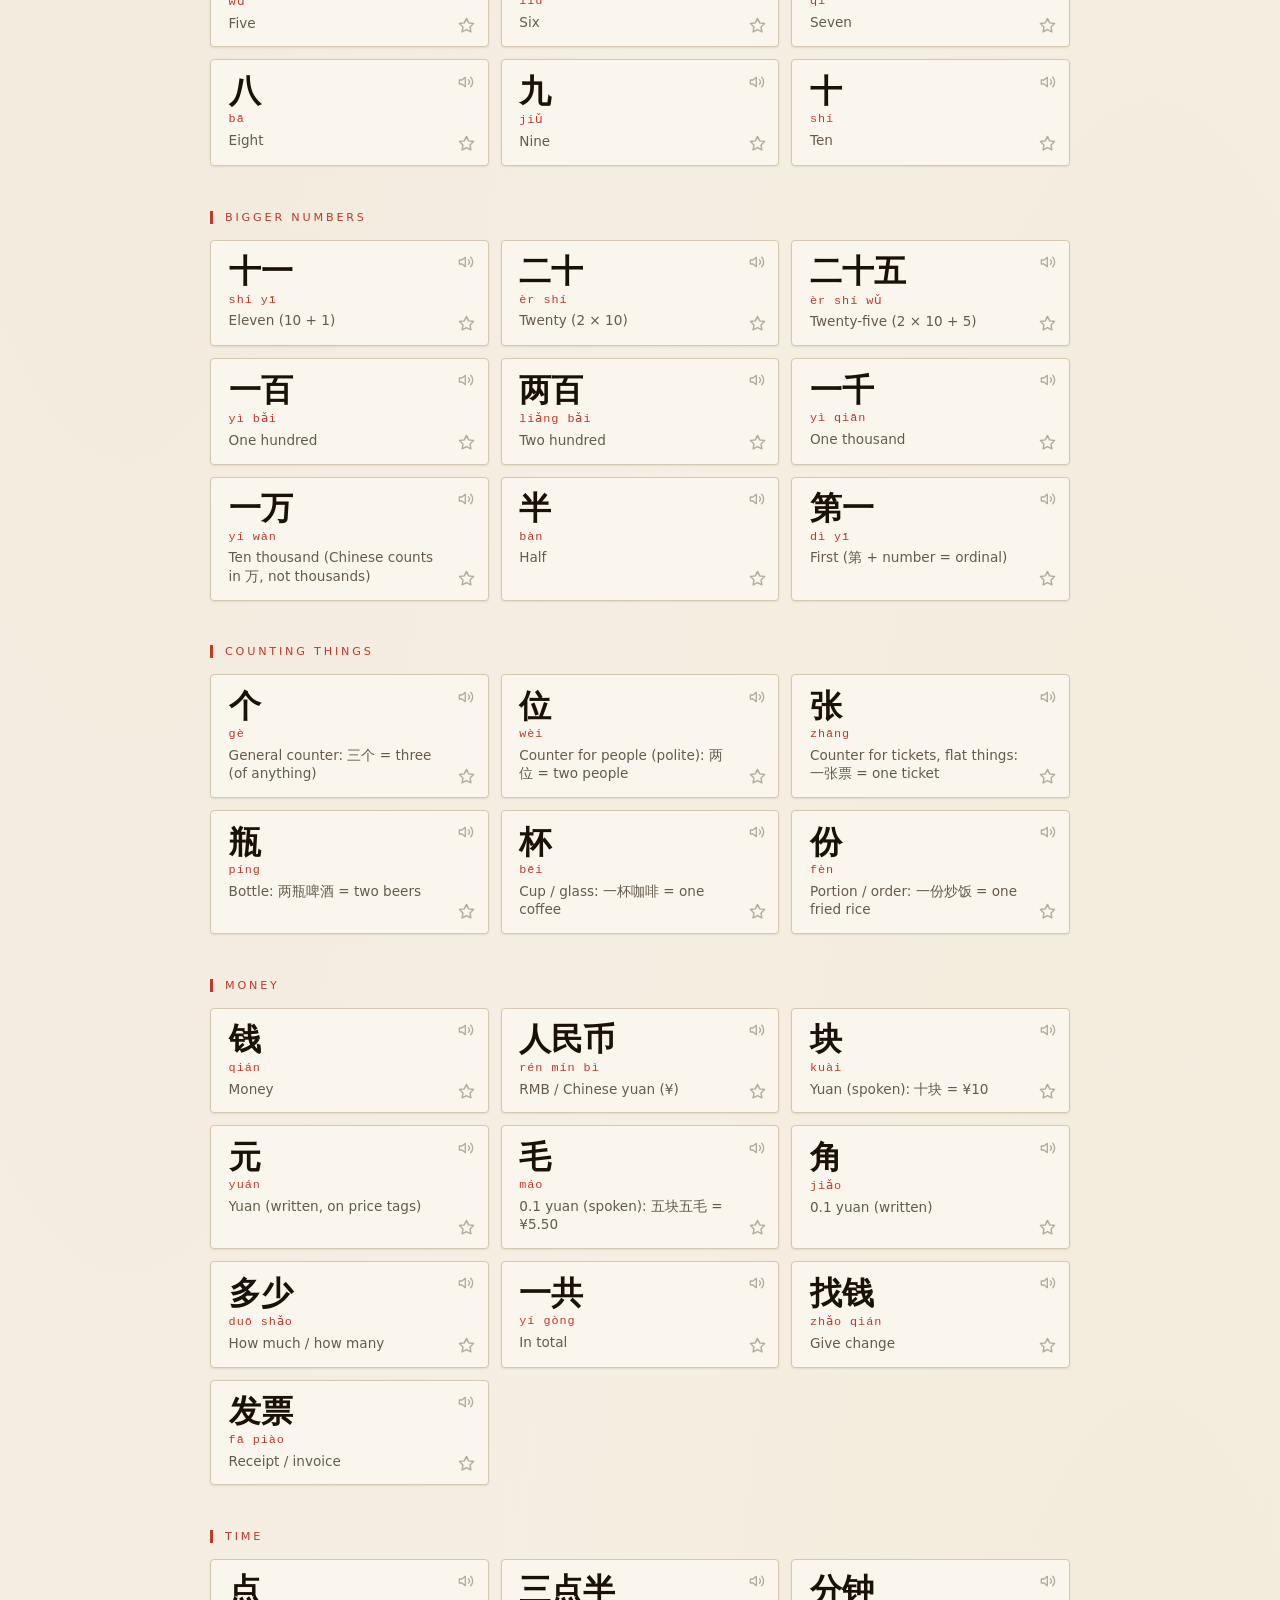
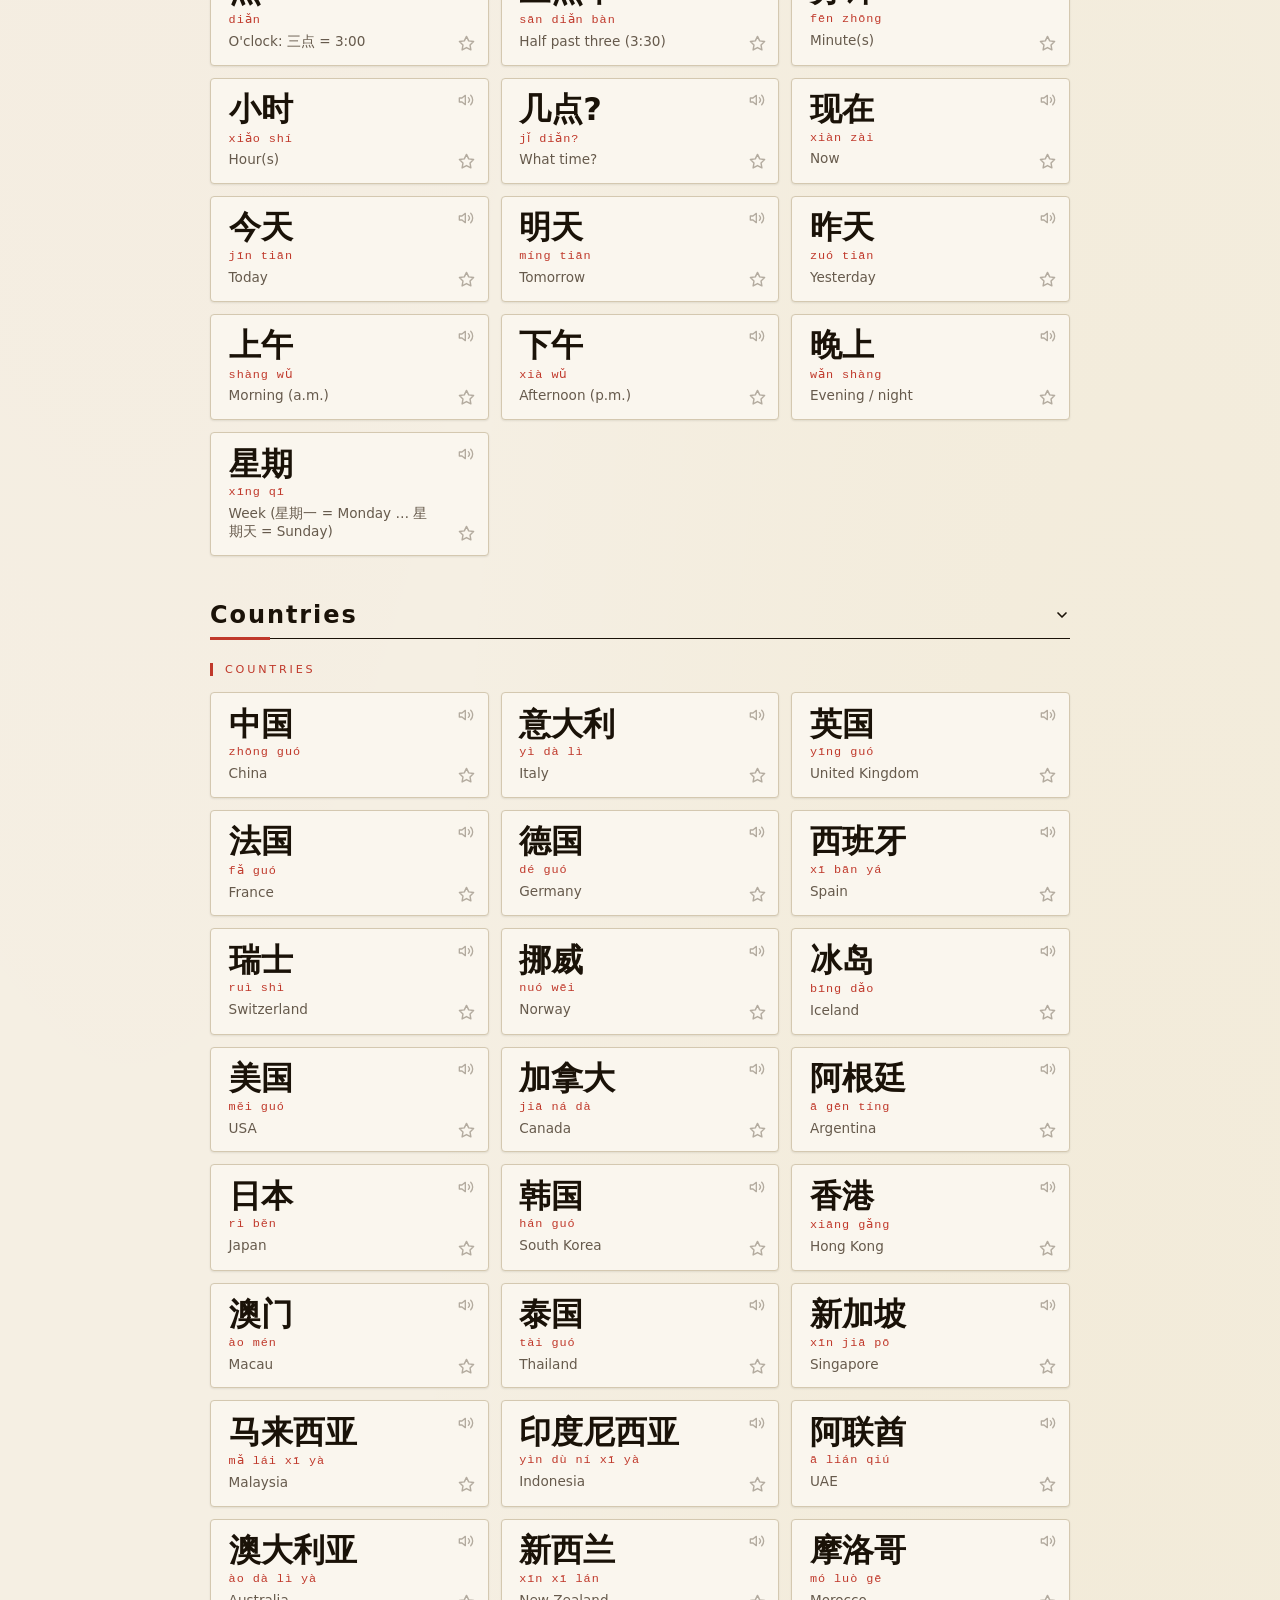
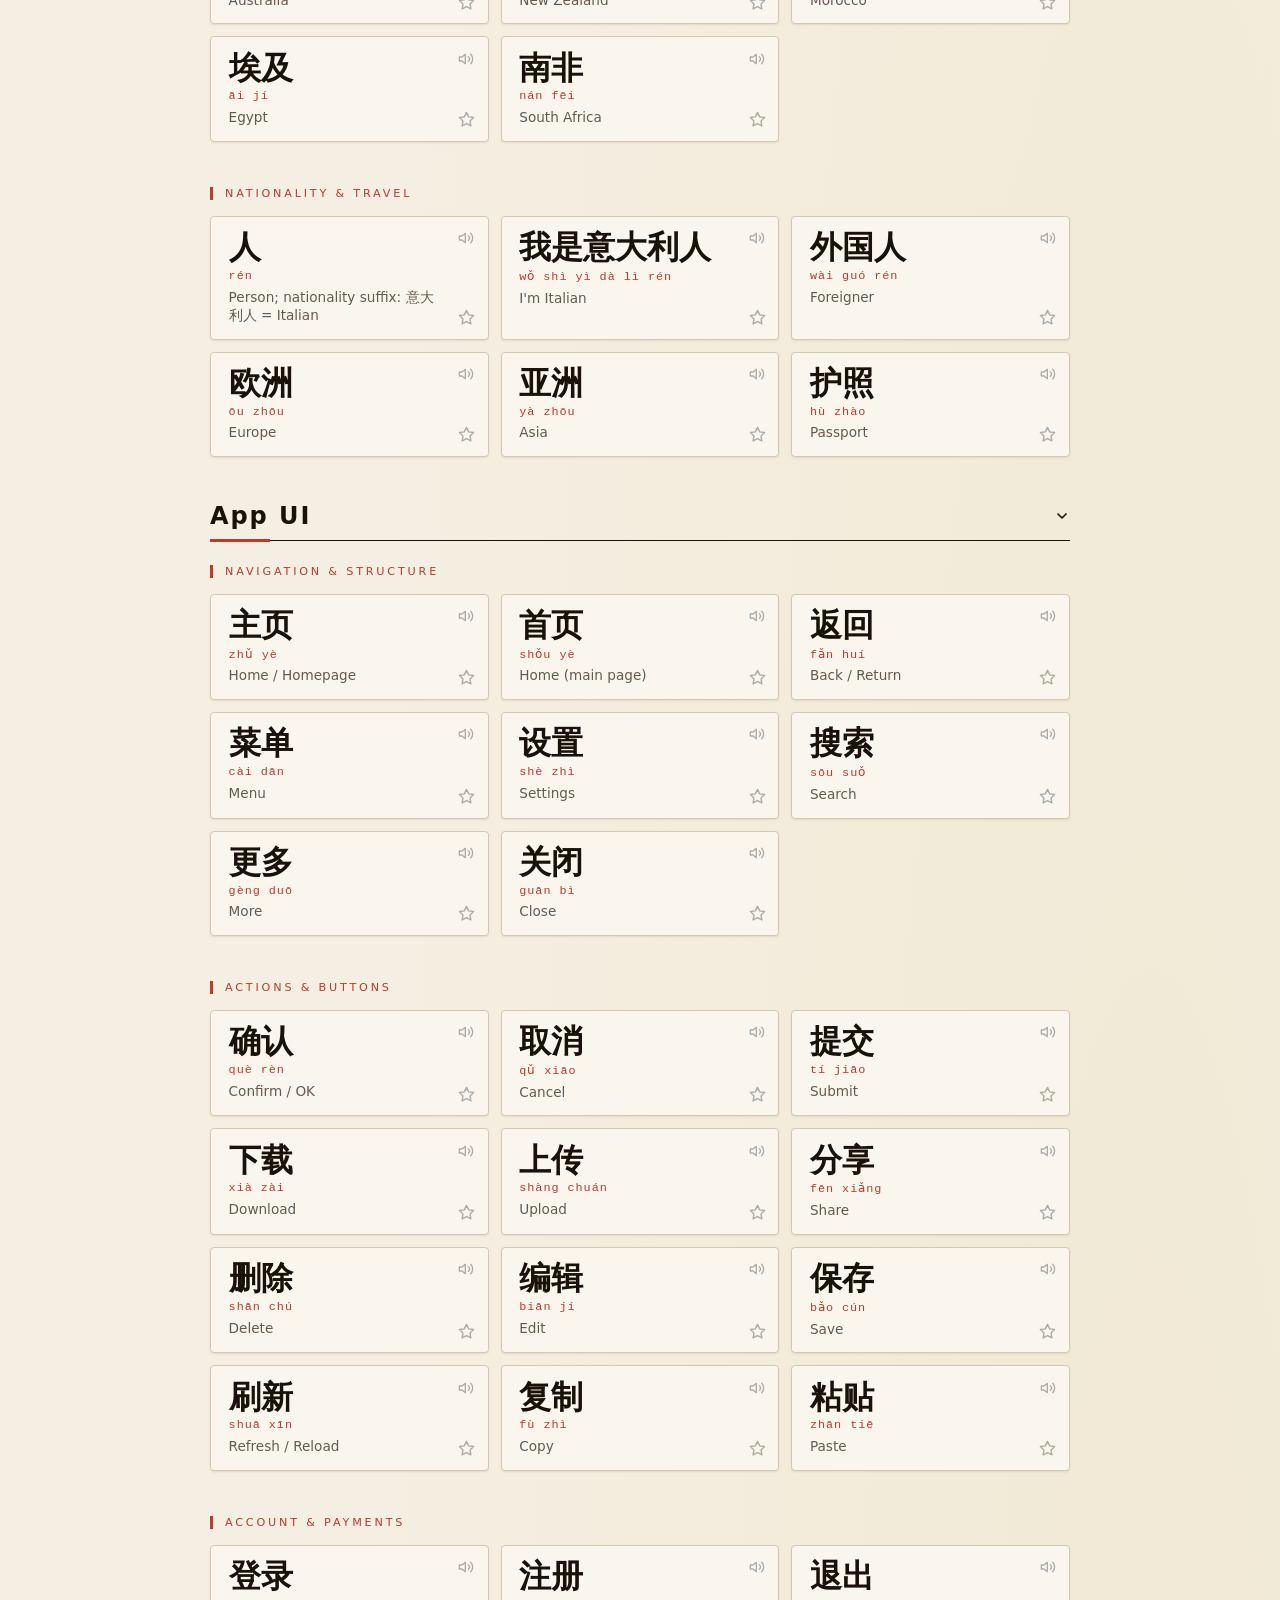
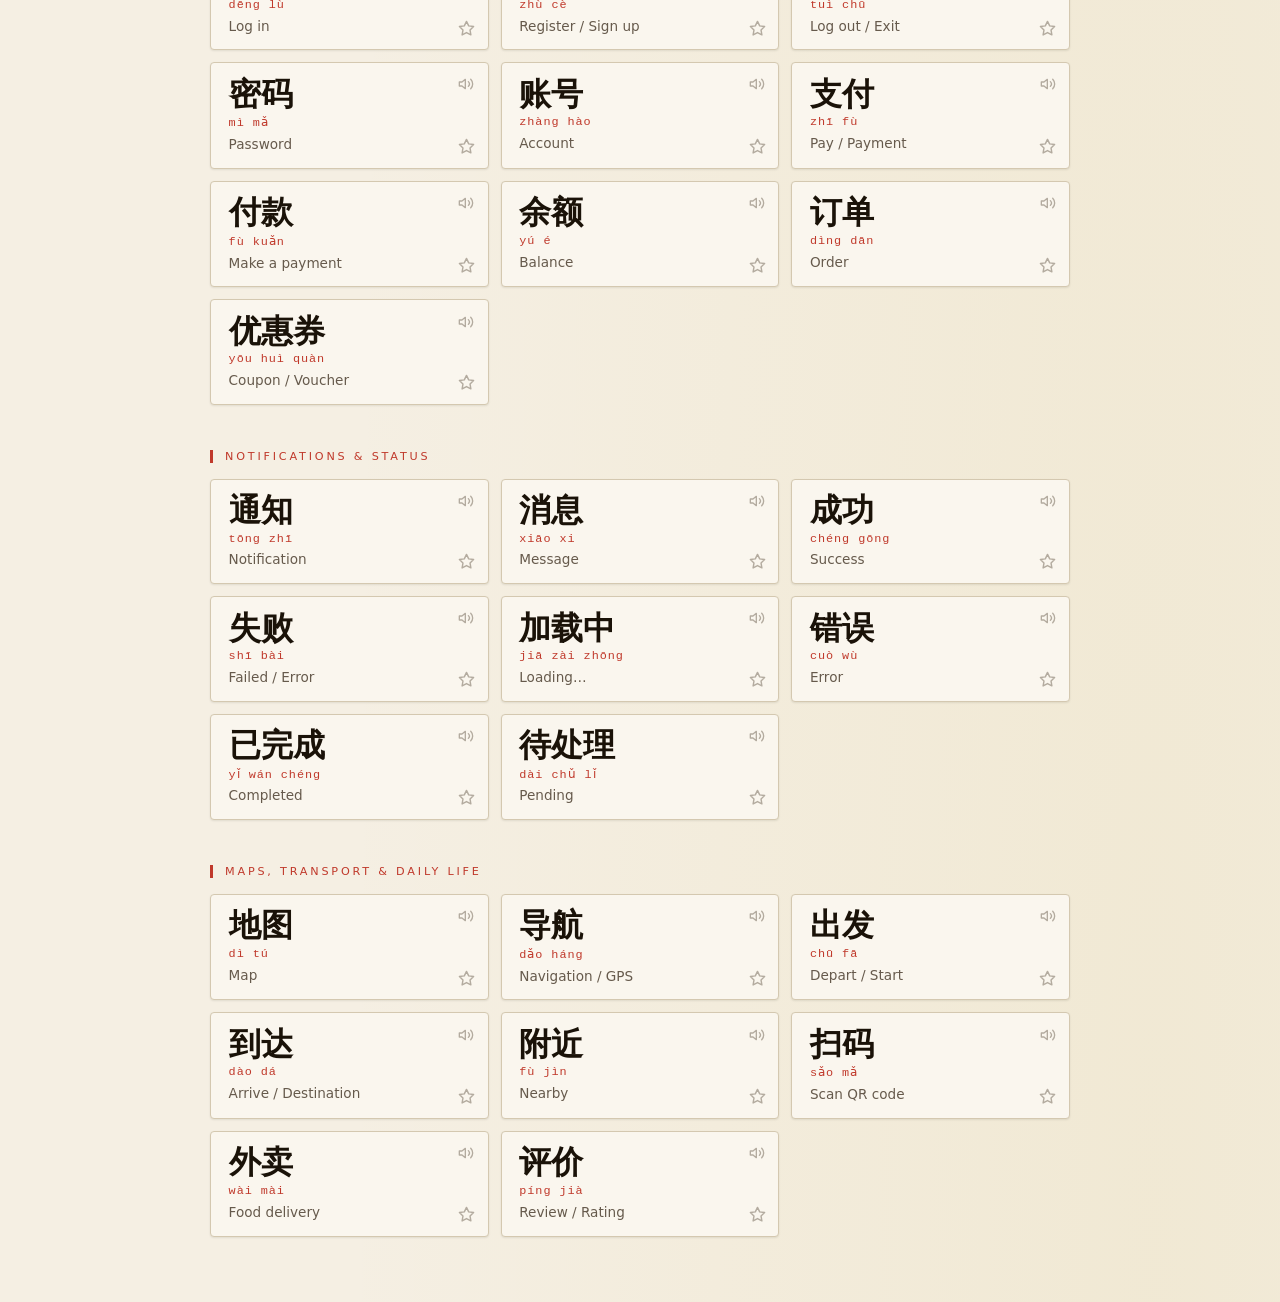
==== commit 6bc51cf7: "feat: show mode — hold a card for fullscreen hanzi Holding a card now opens a fullscreen view (js/sh" ====
--- a/index.html
+++ b/index.html
@@ -108,6 +108,33 @@
 <input type="file" id="importFile" accept=".json,application/json" hidden>
 
 
+<div class="show-mode" id="showMode" role="dialog" aria-modal="true" aria-labelledby="showHanzi" hidden>
+  <button class="show-close" id="showClose" type="button" aria-label="Close">✕</button>
+  <div class="show-body">
+    <div class="show-hanzi" id="showHanzi" lang="zh-CN"></div>
+    <div class="show-pinyin" id="showPinyin"></div>
+    <div class="show-meaning" id="showMeaning"></div>
+  </div>
+  <div class="show-actions">
+    <button class="show-btn" id="showSpeak" type="button">
+      <svg viewBox="0 0 24 24" aria-hidden="true"><polygon points="11 5 6 9 2 9 2 15 6 15 11 19 11 5"/><path d="M15.54 8.46a5 5 0 0 1 0 7.07"/><path d="M19.07 4.93a10 10 0 0 1 0 14.14"/></svg>
+      <span data-i18n="showSpeak">Speak</span>
+    </button>
+    <button class="show-btn" id="showCopy" type="button">
+      <svg viewBox="0 0 24 24" aria-hidden="true"><rect x="9" y="9" width="13" height="13" rx="2"/><path d="M5 15H4a2 2 0 0 1-2-2V4a2 2 0 0 1 2-2h9a2 2 0 0 1 2 2v1"/></svg>
+      <span data-i18n="showCopy">Copy</span>
+    </button>
+    <button class="show-btn" id="showStar" type="button">
+      <svg viewBox="0 0 24 24" aria-hidden="true"><polygon points="12 2 15.09 8.26 22 9.27 17 14.14 18.18 21.02 12 17.77 5.82 21.02 7 14.14 2 9.27 8.91 8.26 12 2"/></svg>
+      <span data-i18n="showStar">Save</span>
+    </button>
+    <a class="show-btn" id="showPleco" hidden>
+      <svg viewBox="0 0 24 24" aria-hidden="true"><path d="M2 4h6a4 4 0 0 1 4 4v12a3 3 0 0 0-3-3H2z"/><path d="M22 4h-6a4 4 0 0 0-4 4v12a3 3 0 0 1 3-3h7z"/></svg>
+      <span>Pleco</span>
+    </a>
+  </div>
+</div>
+
 <div class="toast" id="toast" role="status" aria-live="polite" hidden></div>
 <button class="toast toast-update" id="updateToast" type="button" hidden>
   <span aria-hidden="true">↻</span> <span data-i18n="updateReady">New version ready · tap to reload</span>
--- a/style.css
+++ b/style.css
@@ -156,6 +156,43 @@
   margin-bottom: 1rem;
 }
 
+/* ── Jump bar: sticky subsection chips under the toolbar (js/jump.js) ── */
+.jump-bar {
+  position: sticky;
+  top: var(--toolbar-h, 0px);
+  z-index: 110; /* under the toolbar (120), over cards */
+  max-width: 860px;
+  margin: -1.2rem auto 1.6rem; /* close the toolbar's bottom margin so the two read as one strip */
+  padding: 0.5rem 0 0.55rem;
+  display: flex;
+  flex-wrap: wrap;
+  gap: 0.4rem;
+  background: var(--surface);
+  border-bottom: 1px solid var(--line);
+}
+.jump-chip {
+  padding: 0.3rem 0.7rem;
+  border: 1px solid var(--line);
+  border-radius: 999px;
+  background: var(--surface-2);
+  font-family: var(--font-sans);
+  font-size: 0.68rem;
+  font-weight: 600;
+  letter-spacing: 0.08em;
+  text-transform: uppercase;
+  color: var(--text-2);
+  cursor: pointer;
+  transition: color 0.2s, border-color 0.2s, background 0.2s;
+  -webkit-tap-highlight-color: transparent;
+}
+.jump-chip:hover { color: var(--text); border-color: var(--text-2); }
+.jump-chip.active {
+  color: var(--accent);
+  border-color: var(--accent);
+  background: var(--accent-soft);
+}
+.jump-chip:focus-visible { outline: 2px solid var(--accent); outline-offset: 2px; }
+
 .grid {
   display: grid;
   grid-template-columns: repeat(auto-fill, minmax(230px, 1fr));
@@ -484,7 +521,7 @@
   cursor: pointer;
   padding: 0.2rem 0.4rem;
 }
-.install-hint .install-btn {
+.install-btn {
   flex-shrink: 0;
   align-self: center;
   background: var(--text);
@@ -500,7 +537,7 @@
   white-space: nowrap;
   -webkit-tap-highlight-color: transparent;
 }
-.install-hint .install-btn:hover { background: var(--accent); }
+.install-btn:hover { background: var(--accent); }
 /* Hide when in standalone mode */
 @media (display-mode: standalone) {
   .install-hint { display: none !important; }
@@ -599,6 +636,13 @@
   .toolbar {
     margin-left: -1rem;
     margin-right: -1rem;
+    max-width: none;
+  }
+  .jump-bar {
+    margin-left: -1rem;
+    margin-right: -1rem;
+    padding-left: 1rem;
+    padding-right: 1rem;
     max-width: none;
   }
 }
@@ -906,7 +950,8 @@
 /* ── Hide pinyin mode ─────────────────────────────────────── */
 [data-pinyin="hidden"] .pinyin,
 [data-pinyin="hidden"] .phrase-pinyin,
-[data-pinyin="hidden"] .app-pinyin { display: none; }
+[data-pinyin="hidden"] .app-pinyin,
+[data-pinyin="hidden"] .show-pinyin { display: none; }
 
 .pinyin-btn {
   flex-shrink: 0;
@@ -1096,14 +1141,98 @@
 }
 .toast-update:hover { filter: brightness(1.08); }
 
-.card.copy-armed, .phrase-card.copy-armed, .app-card.copy-armed,
-.card.copied, .phrase-card.copied, .app-card.copied {
+/* long-press armed (js/cards.js): show mode opens on release */
+.card.press-armed, .phrase-card.press-armed, .app-card.press-armed {
   transform: scale(0.97);
   transition: transform 0.15s ease;
-}
-.card.copy-armed, .phrase-card.copy-armed, .app-card.copy-armed {
   border-color: var(--accent-2);
 }
+
+/* ── Show mode: fullscreen hanzi to hold up to someone (js/show.js) ── */
+.show-mode {
+  position: fixed;
+  inset: 0;
+  z-index: 1100; /* above the favorites overlay (1000): a hold there opens it too */
+  display: flex;
+  flex-direction: column;
+  background: var(--surface);
+  padding: calc(env(safe-area-inset-top) + 0.75rem) 1rem calc(env(safe-area-inset-bottom) + 1.25rem);
+  animation: fadeIn 0.2s ease-out;
+}
+.show-close {
+  position: absolute;
+  top: calc(env(safe-area-inset-top) + 0.5rem);
+  right: 0.5rem;
+  width: 44px;
+  height: 44px;
+  border: none;
+  background: none;
+  font-size: 1.4rem;
+  color: var(--icon);
+  cursor: pointer;
+  -webkit-tap-highlight-color: transparent;
+}
+.show-close:hover { color: var(--text); }
+.show-body {
+  flex: 1;
+  min-height: 0;
+  display: flex;
+  flex-direction: column;
+  align-items: center;
+  justify-content: center;
+  text-align: center;
+  gap: 0.75rem;
+}
+.show-hanzi {
+  font-family: var(--font-hanzi);
+  font-weight: 600;
+  line-height: 1.15;
+  color: var(--text);
+  overflow-wrap: anywhere;
+  transition: color 0.2s;
+}
+.show-hanzi.speaking { color: var(--accent); }
+.show-pinyin {
+  font-family: var(--font-mono);
+  font-size: clamp(1rem, 4.5vw, 1.6rem);
+  letter-spacing: 0.04em;
+  color: var(--accent);
+}
+.show-meaning {
+  font-family: var(--font-sans);
+  font-size: clamp(1rem, 4vw, 1.35rem);
+  color: var(--text-2);
+  max-width: 32rem;
+}
+.show-actions {
+  display: flex;
+  flex-wrap: wrap;
+  justify-content: center;
+  gap: 0.5rem;
+}
+.show-btn {
+  display: inline-flex;
+  align-items: center;
+  gap: 0.45rem;
+  padding: 0.6rem 1rem;
+  border: 1px solid var(--line);
+  border-radius: 999px;
+  background: var(--surface-2);
+  color: var(--text);
+  font-family: var(--font-sans);
+  font-size: 0.8rem;
+  font-weight: 600;
+  text-decoration: none;
+  cursor: pointer;
+  -webkit-tap-highlight-color: transparent;
+  transition: color 0.2s, border-color 0.2s;
+}
+.show-btn:hover { border-color: var(--text-2); }
+.show-btn svg { width: 18px; height: 18px; fill: none; stroke: currentColor; stroke-width: 2; stroke-linecap: round; stroke-linejoin: round; }
+.show-btn.active { color: var(--accent-2); border-color: var(--accent-2); }
+.show-btn.active svg { fill: var(--accent-2); }
+.show-btn:focus-visible, .show-close:focus-visible { outline: 2px solid var(--accent); outline-offset: 2px; }
+body.show-open { overflow: hidden; }
 
 /* ── Custom phrases (我的 tab) ─────────────────────────────── */
 /* small pill buttons: action bar + import sheet */
@@ -1139,6 +1268,7 @@
   gap: 0.5rem;
 }
 #panels.global-search .custom-bar { display: none; } /* results only while searching */
+#panels.global-search .jump-bar   { display: none; }
 
 .custom-empty {
   max-width: 860px;
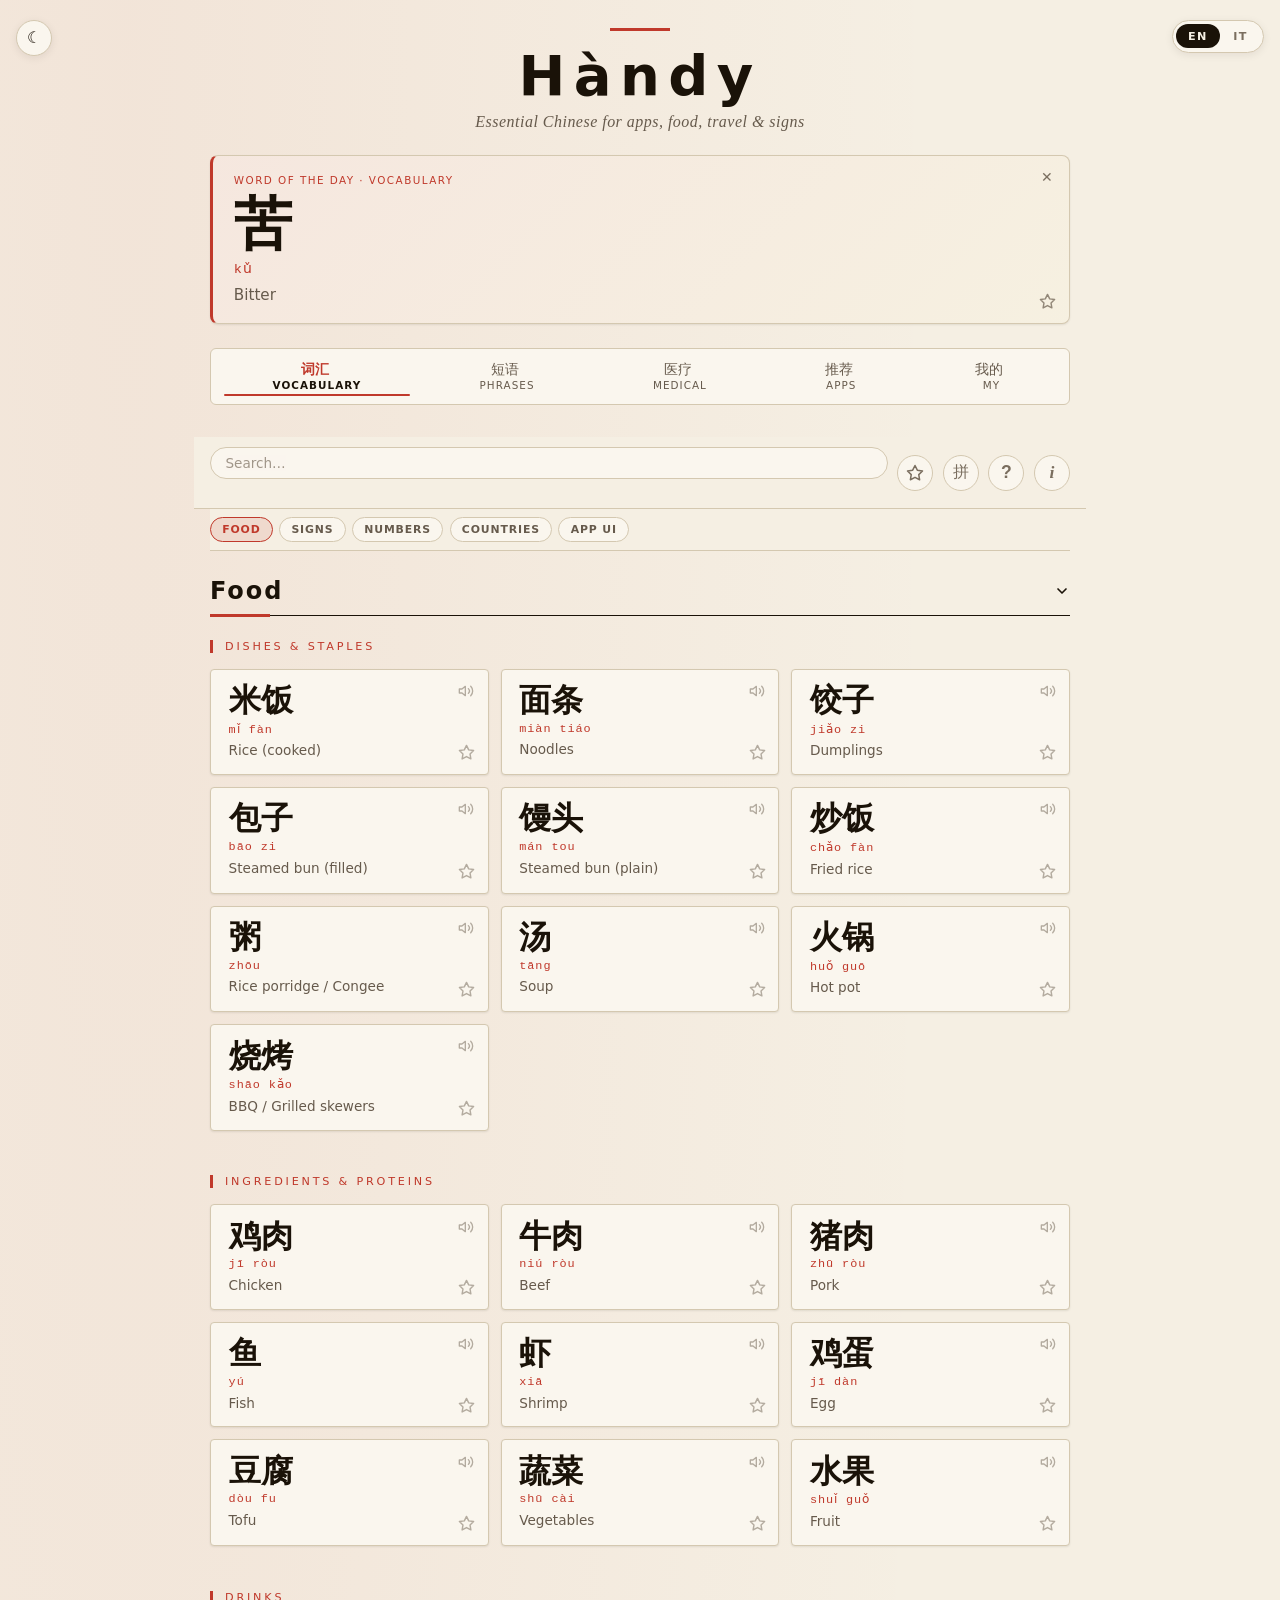
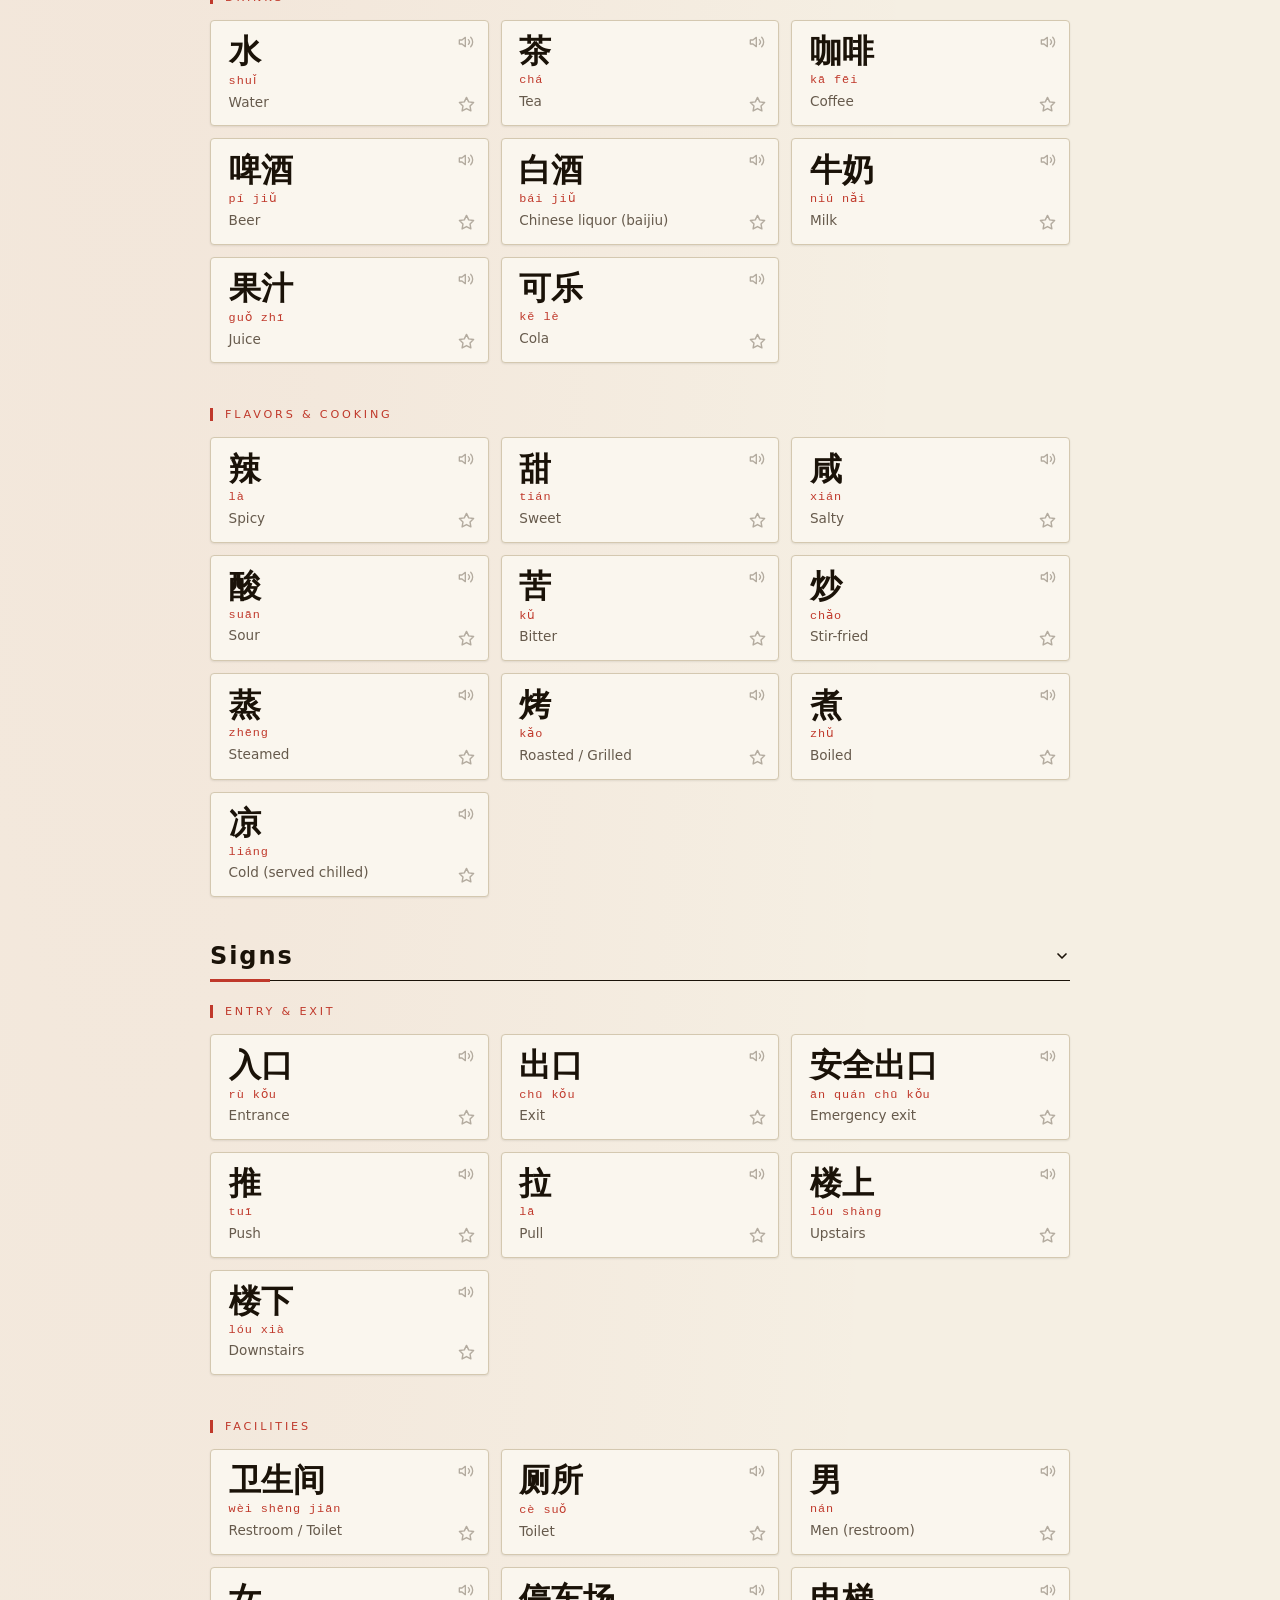
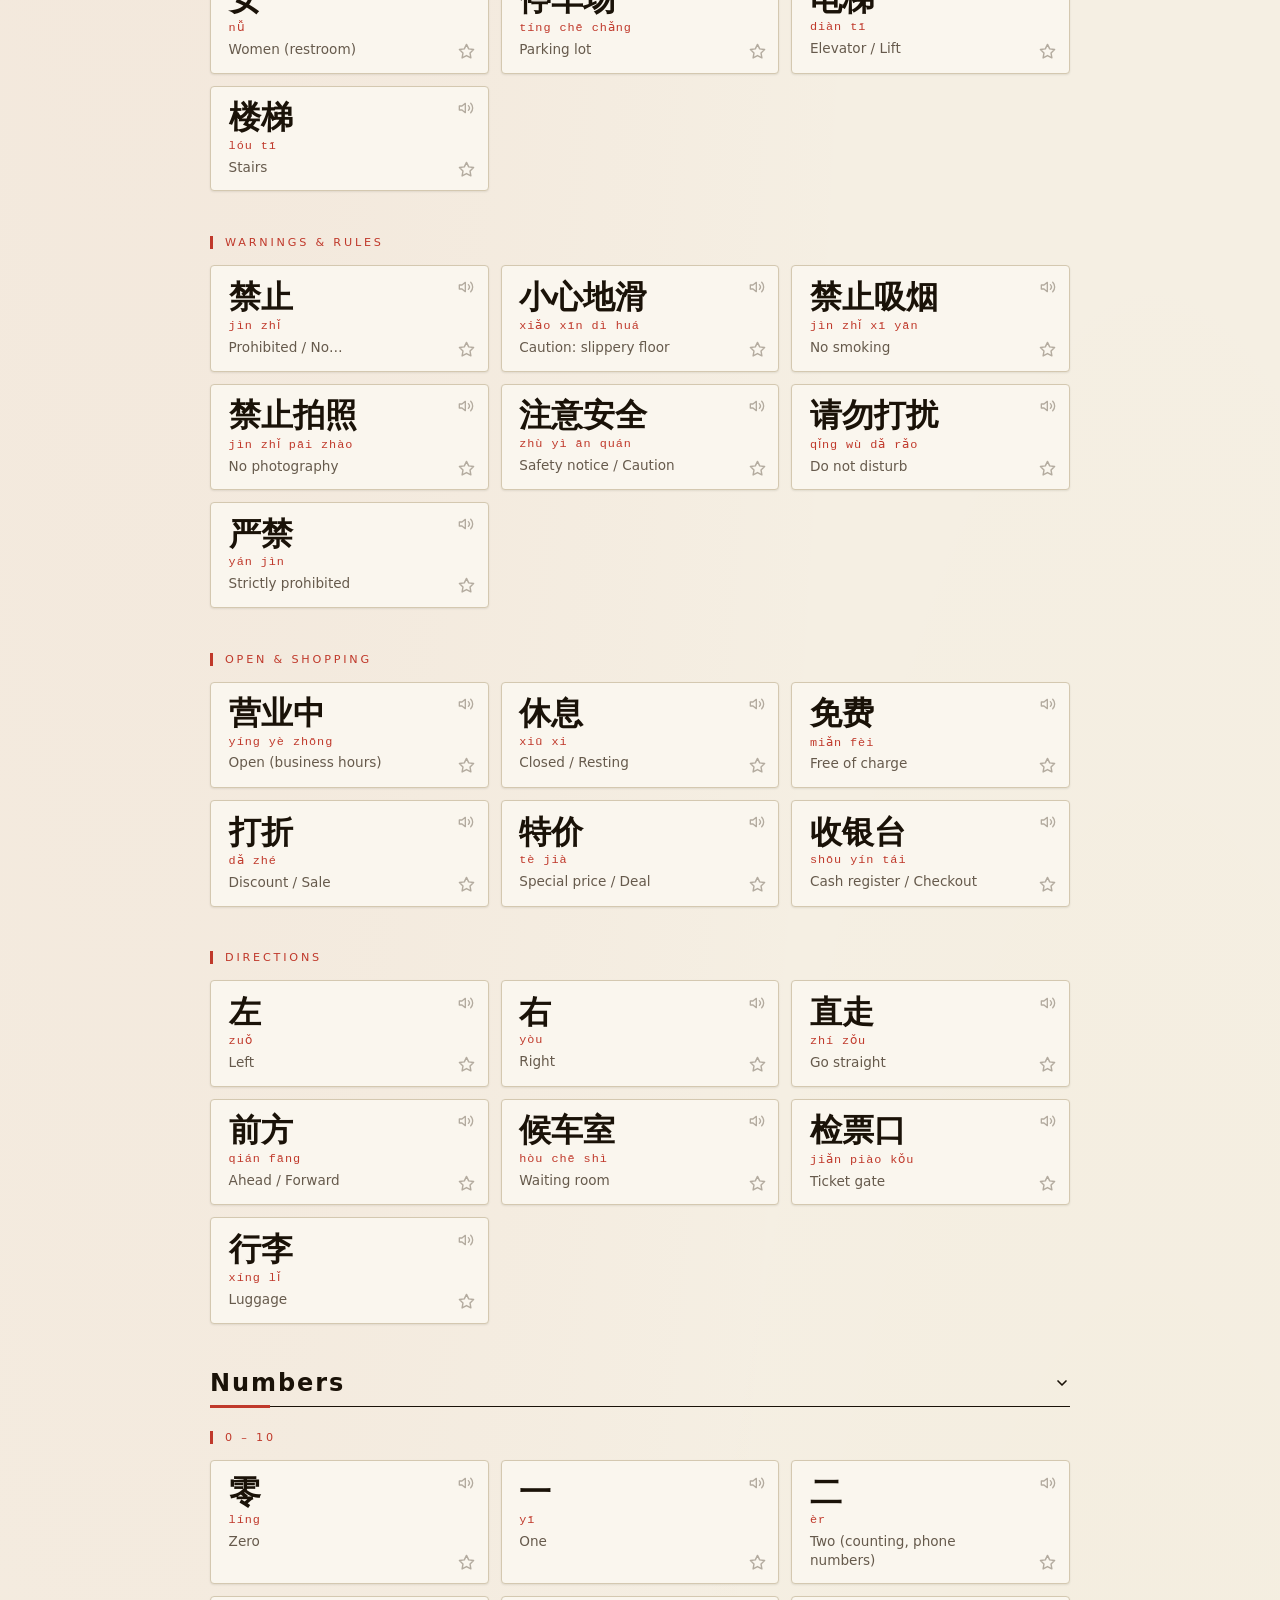
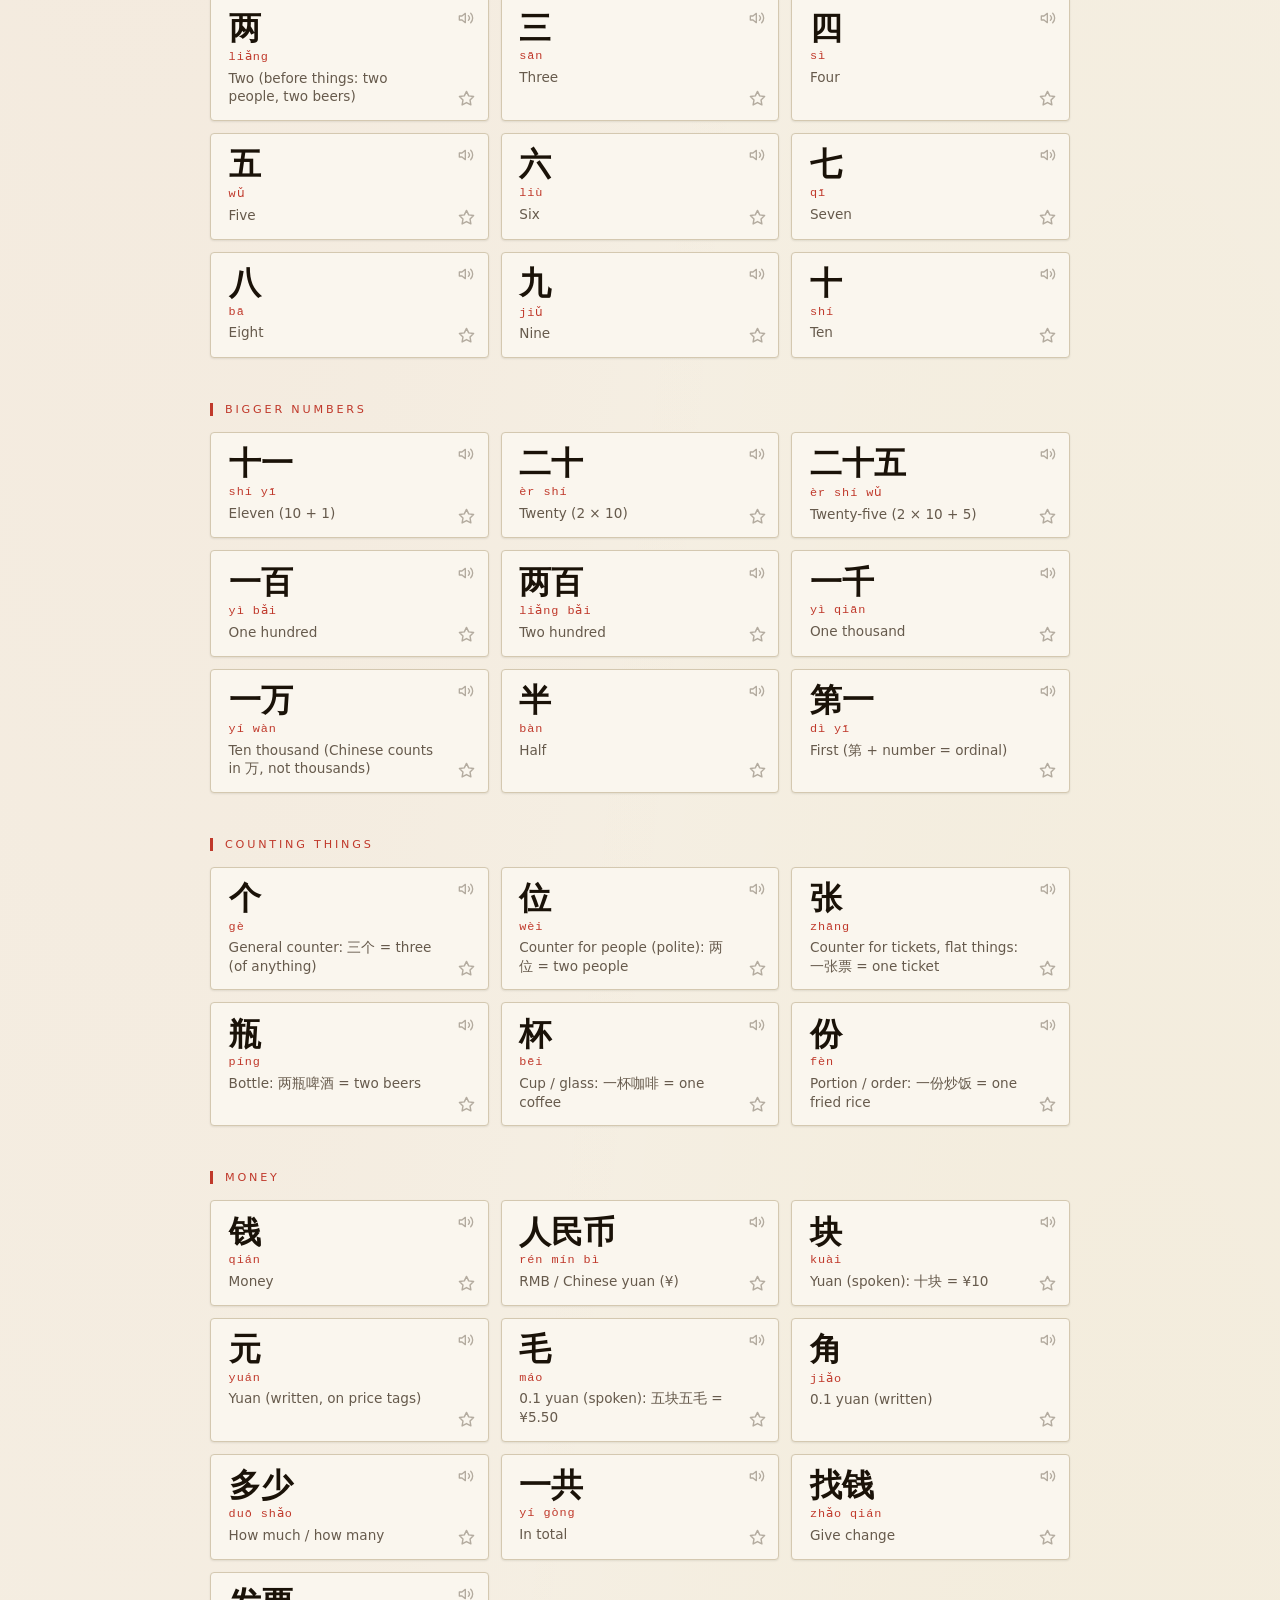
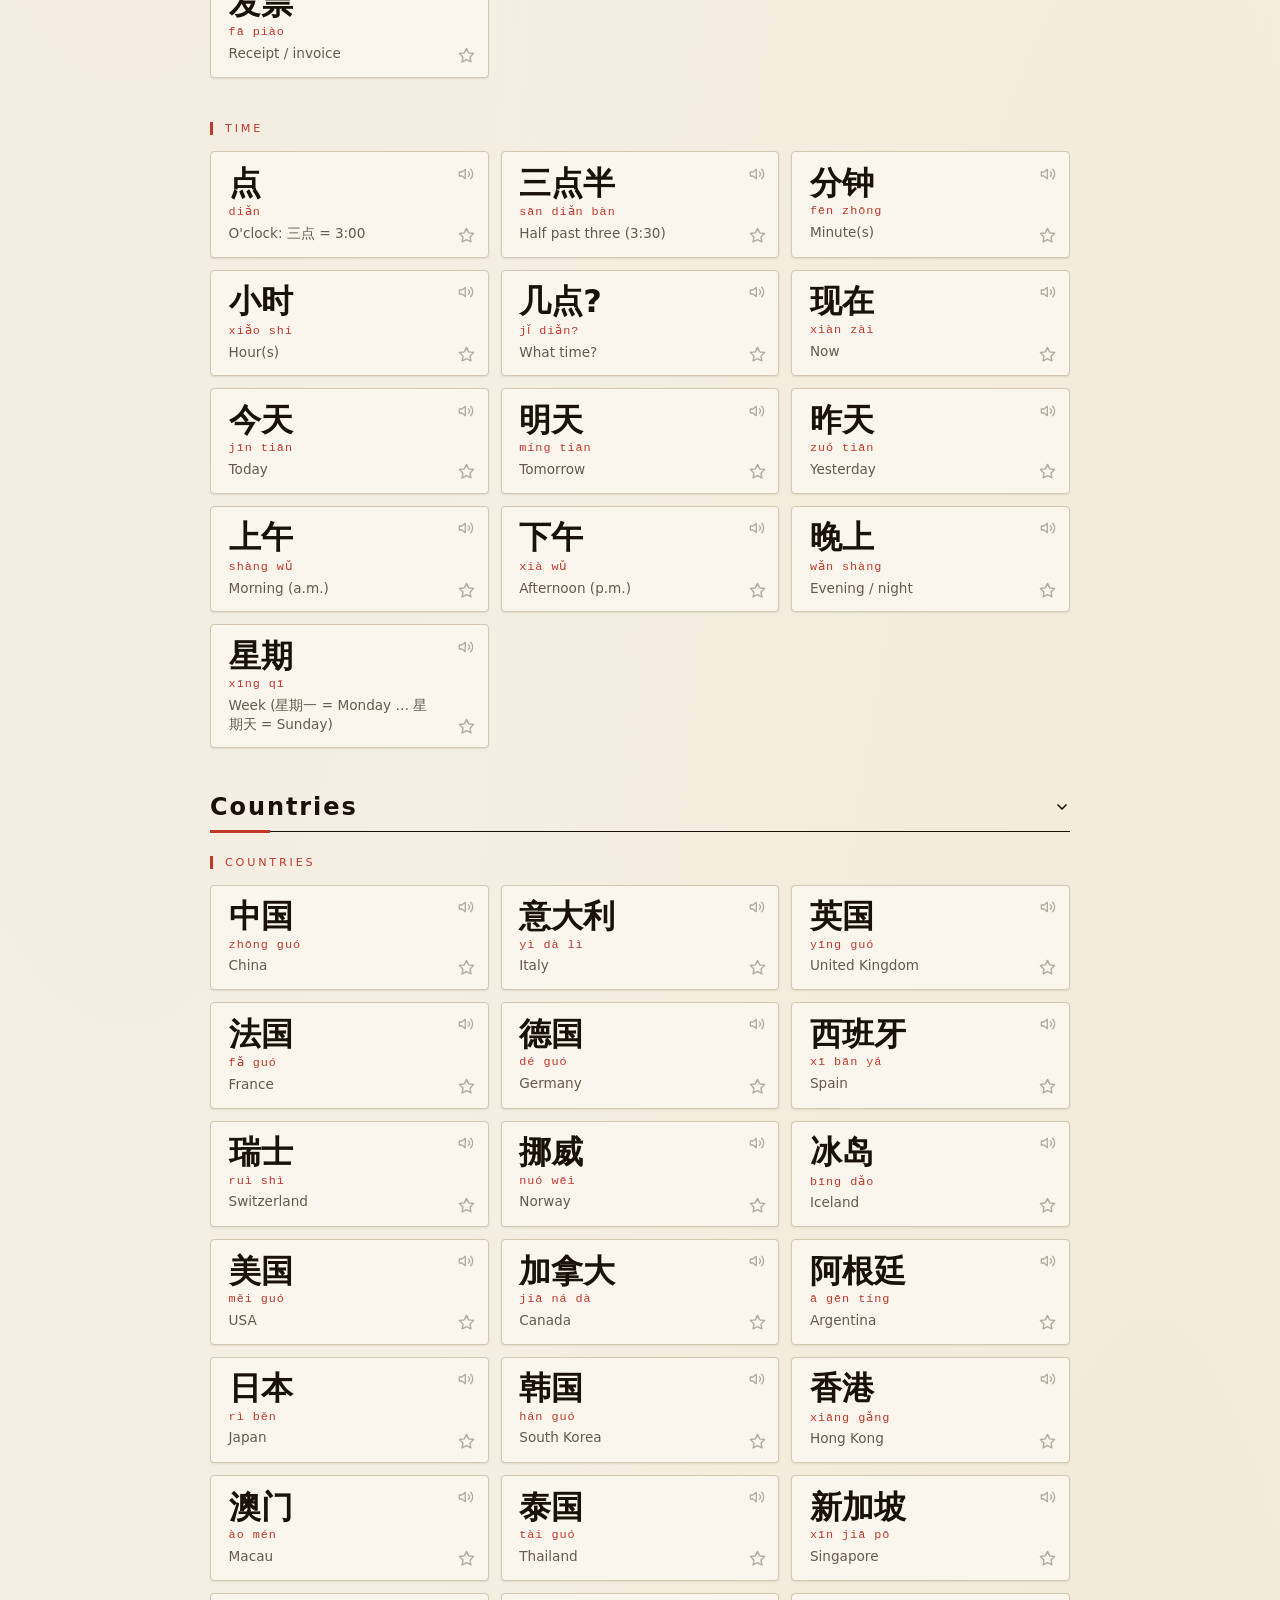
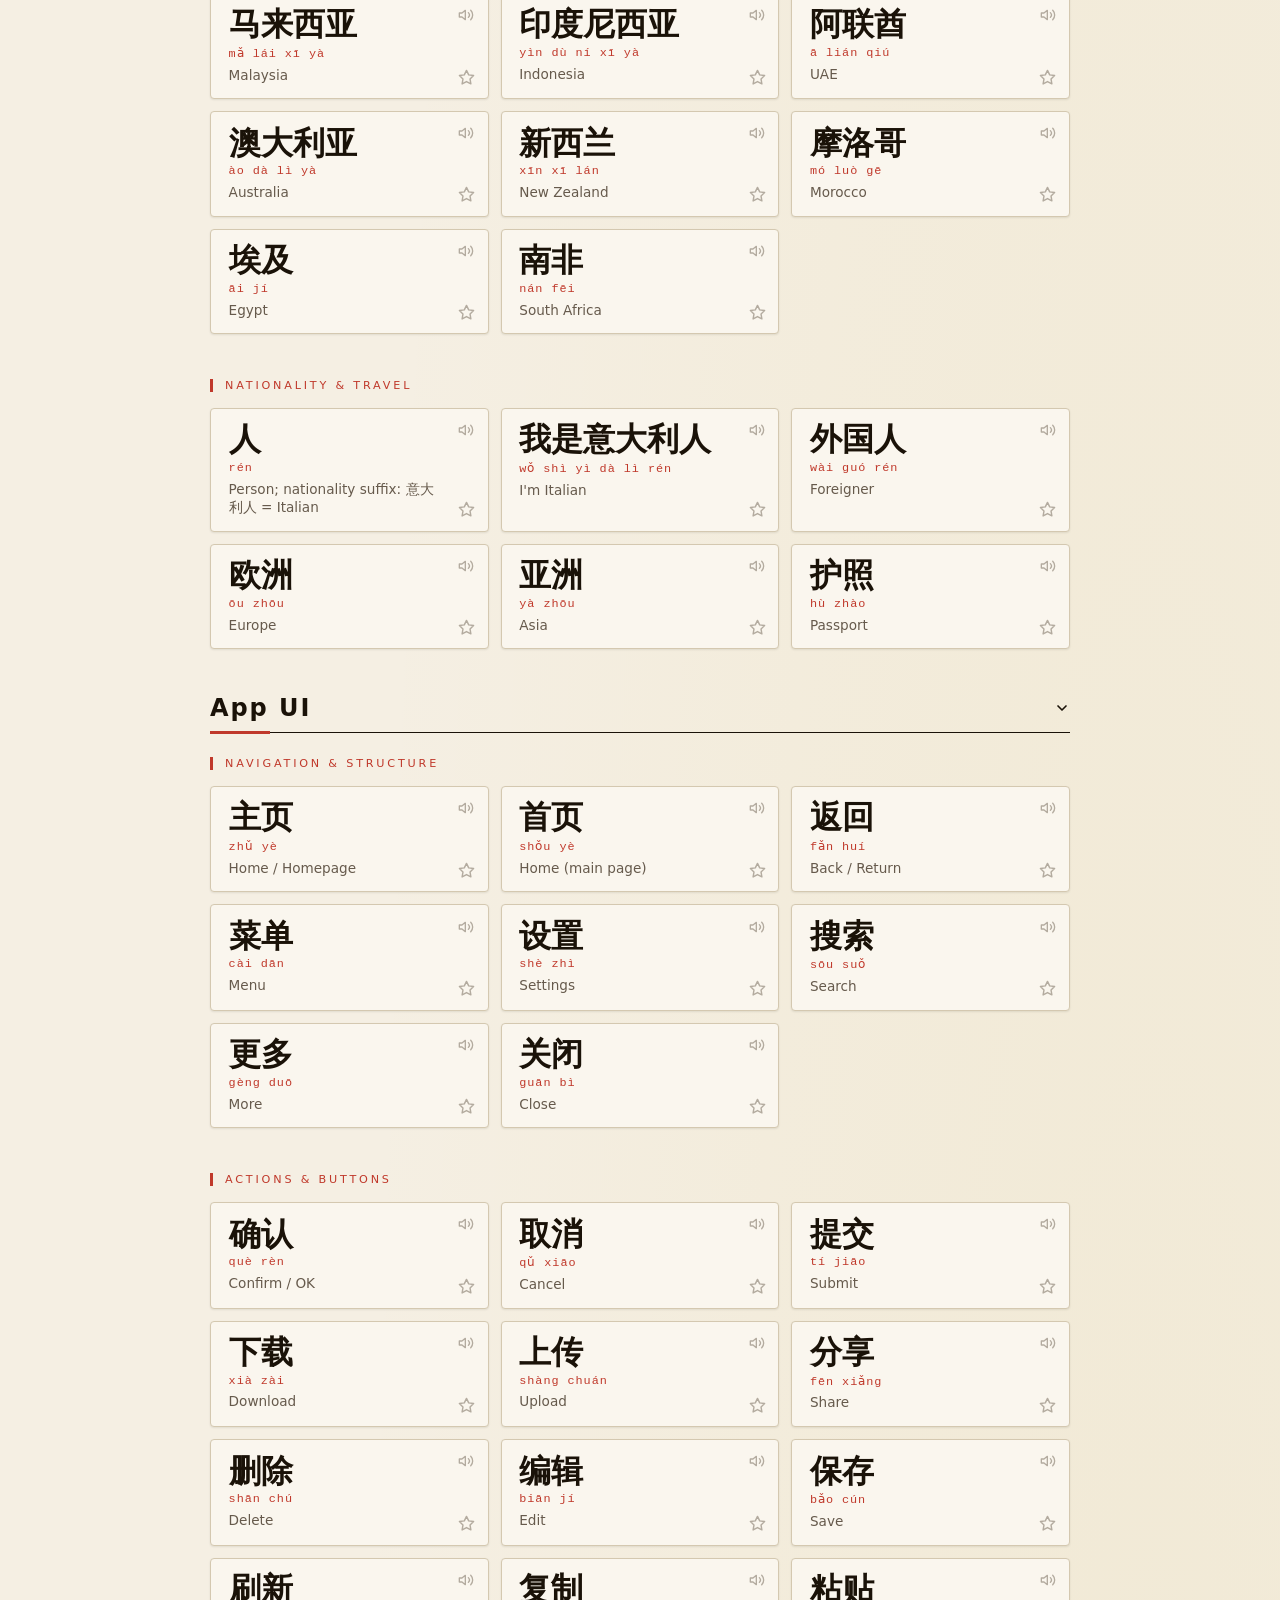
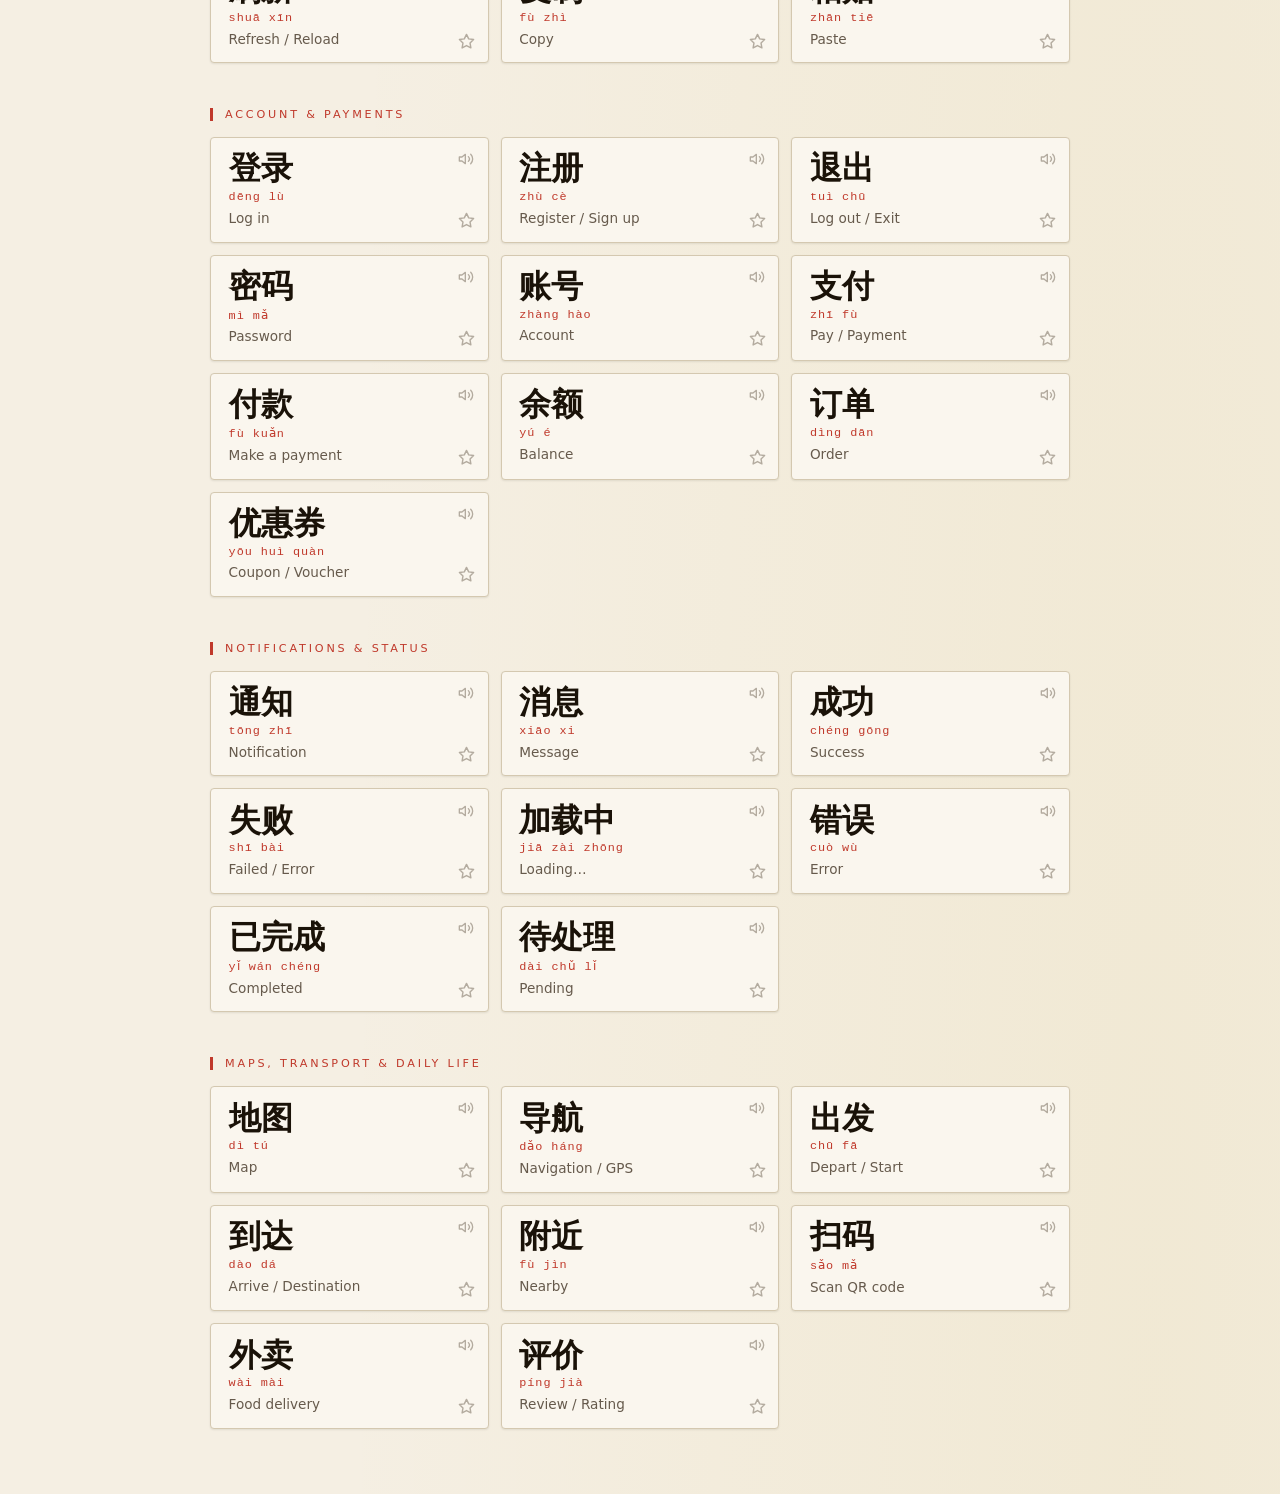
==== commit c12f08be: "feat: word/phrase of the day hero (v0.25.0) Deterministic date-hash rotation through vocab+phrase en" ====
--- a/index.html
+++ b/index.html
@@ -44,6 +44,8 @@
   <h1>Hàndy</h1>
   <p class="subtitle" data-i18n="subtitle">Essential Chinese for apps, food, travel & signs</p>
 </header>
+
+<section class="wod" id="wod" hidden></section>
 
 <div class="install-hint" id="installHint" hidden>
   <span class="install-emoji" aria-hidden="true">📱</span>
--- a/style.css
+++ b/style.css
@@ -883,6 +883,72 @@
   margin-top: 0.4rem;
   opacity: 0.85;
 }
+
+/* ── Word of the day (js/wod.js) ──────────────────────────── */
+.wod {
+  max-width: 860px;
+  margin: 0 auto 1.5rem;
+}
+body.search-on .wod { display: none; } /* no daily card over search results */
+
+.wod-card {
+  position: relative;
+  background: var(--surface-2);
+  background-image: var(--intro-gradient);
+  border: 1px solid var(--line);
+  border-left: 3px solid var(--accent);
+  border-radius: 8px;
+  padding: 1.1rem 3rem 1.1rem 1.3rem; /* right gutter holds star + dismiss */
+  cursor: pointer;
+  overflow: hidden;
+  user-select: none;
+  -webkit-user-select: none;
+  box-shadow: inset 0 1px 0 var(--surface-highlight), 0 1px 2px var(--shadow);
+  transition: transform 0.15s, box-shadow 0.15s;
+}
+.wod-card:hover {
+  box-shadow: inset 0 1px 0 var(--surface-highlight), 0 6px 20px var(--shadow);
+}
+.wod-card.speaking {
+  background: var(--speaking-bg);
+  border-left-color: var(--accent-2);
+}
+.wod-card.press-armed { transform: scale(0.97); border-color: var(--accent-2); }
+.wod-card:focus-visible { outline: 2px solid var(--accent); outline-offset: 2px; }
+
+.wod-eyebrow {
+  font-family: var(--font-sans);
+  font-size: 0.65rem;
+  letter-spacing: 0.14em;
+  text-transform: uppercase;
+  color: var(--accent);
+  margin-bottom: 0.6rem;
+}
+.wod-hanzi { font-size: clamp(2.4rem, 8vw, 3.6rem); margin-bottom: 0.4rem; }
+.wod-pinyin { font-size: 0.85rem; margin-bottom: 0.5rem; }
+.wod-meaning { font-size: 0.95rem; max-width: 32rem; }
+
+.wod-star { opacity: 0.8; }
+.wod-card:hover .wod-star { opacity: 1; }
+
+.wod-dismiss {
+  position: absolute;
+  top: 0.3rem;
+  right: 0.4rem;
+  width: 32px;
+  height: 32px;
+  display: flex;
+  align-items: center;
+  justify-content: center;
+  background: none;
+  border: none;
+  border-radius: 50%;
+  font-size: 0.9rem;
+  color: var(--icon);
+  cursor: pointer;
+  -webkit-tap-highlight-color: transparent;
+}
+.wod-dismiss:hover { color: var(--text); background: var(--accent-soft); }
 
 /* ── Collapsible groups ───────────────────────────────────── */
 .subsection-title { cursor: pointer; user-select: none; display: flex; align-items: center; justify-content: space-between; }
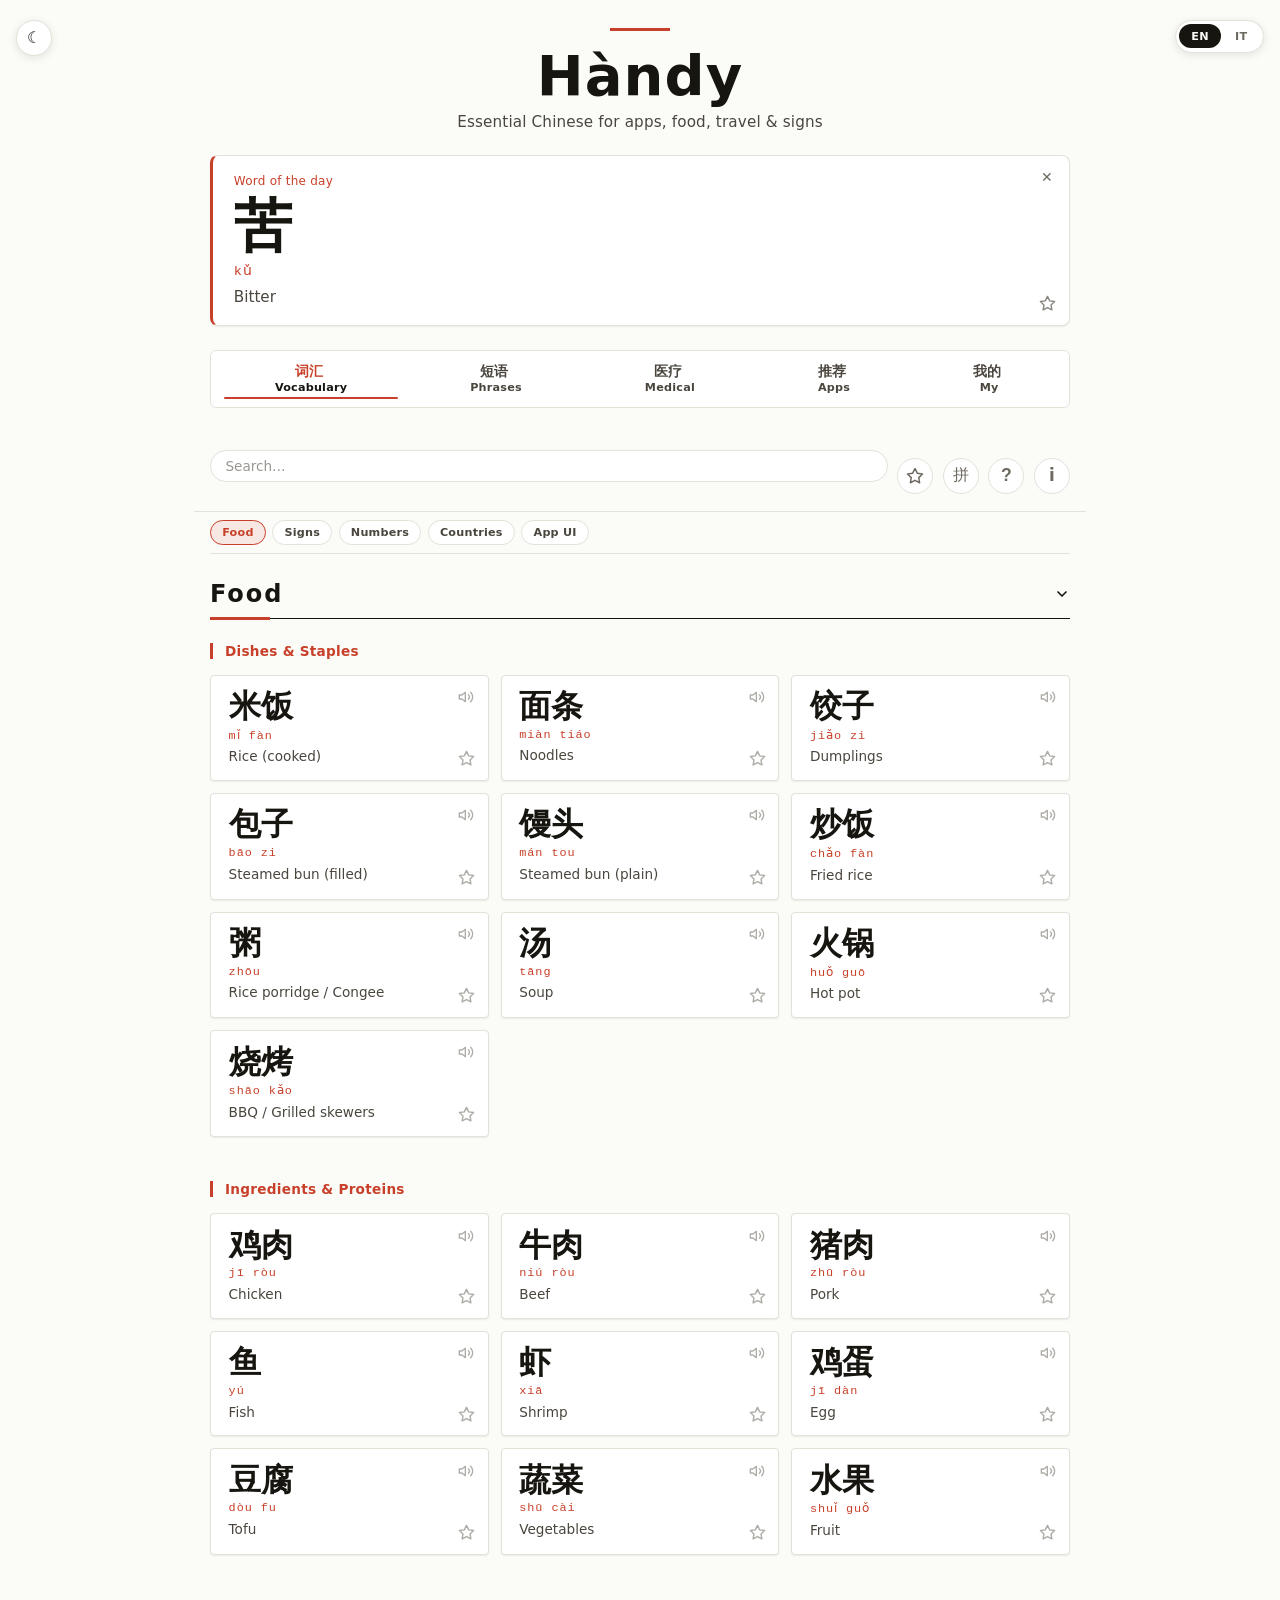
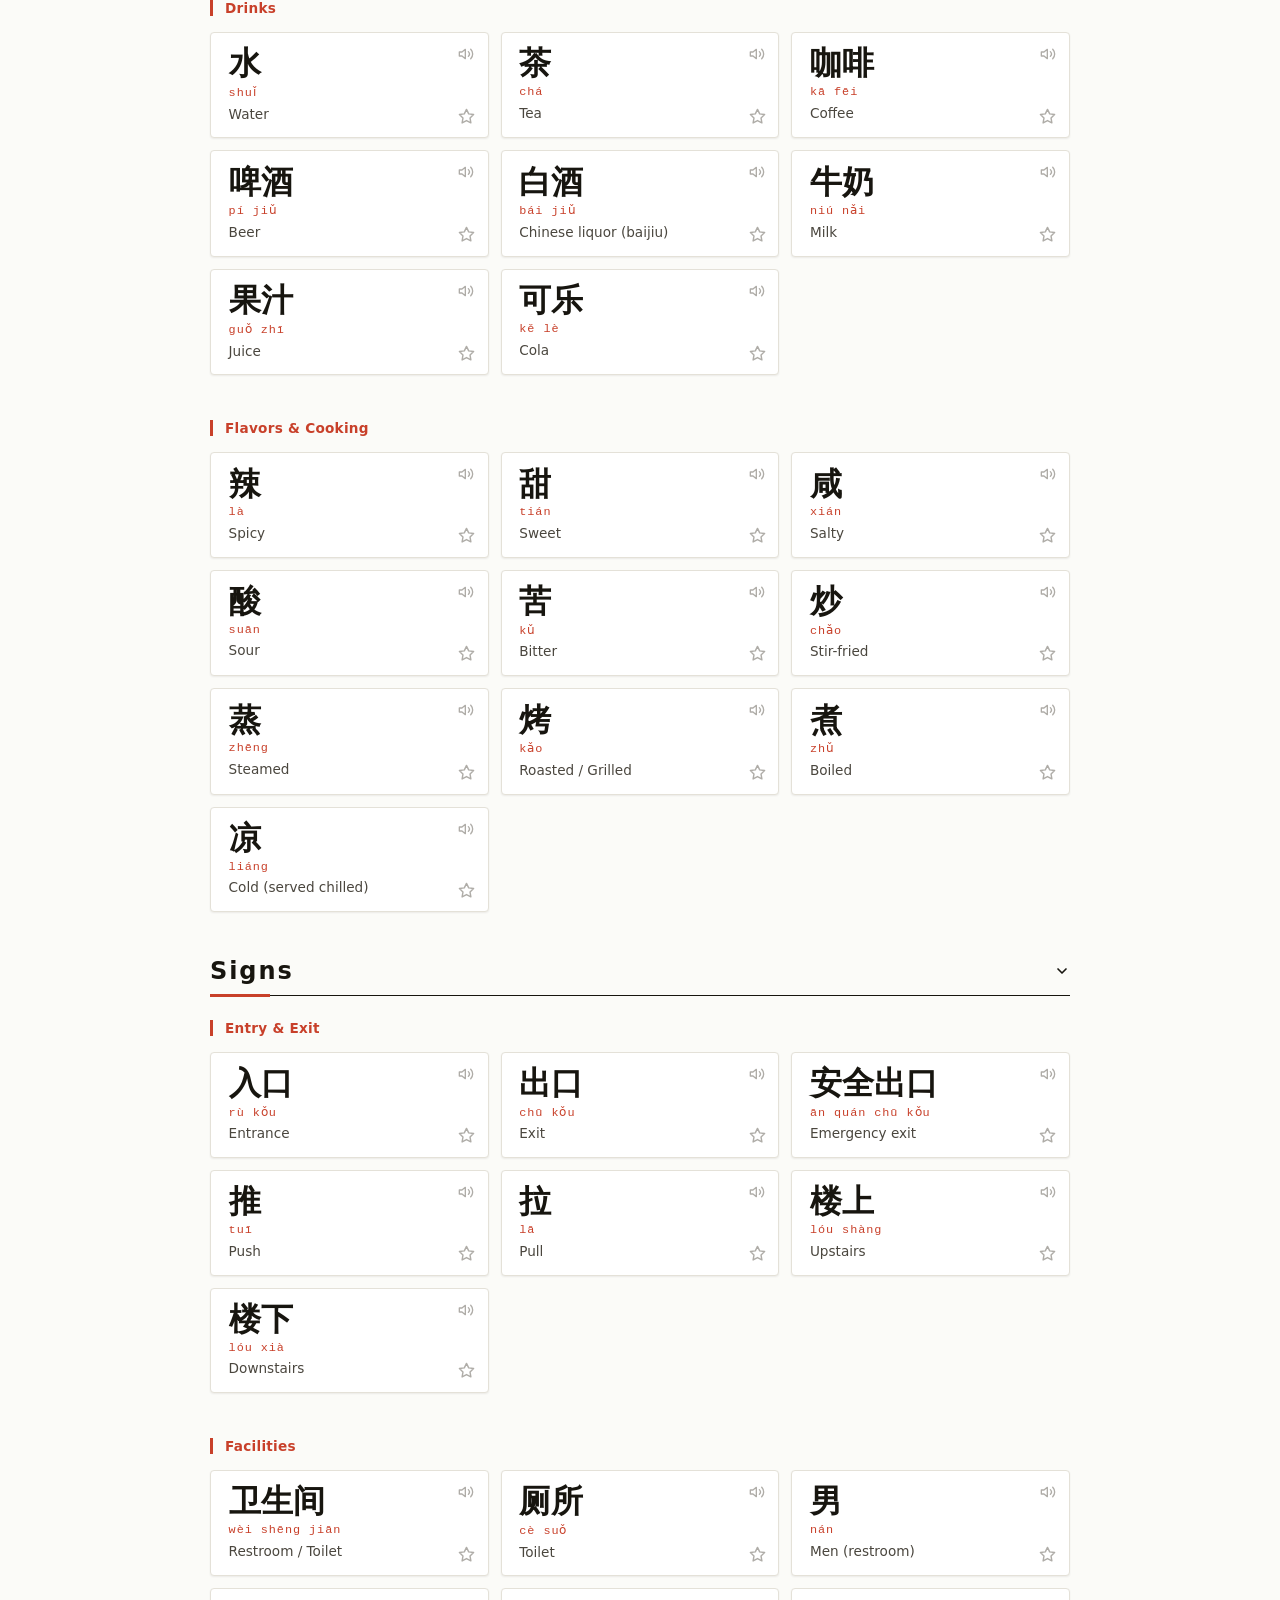
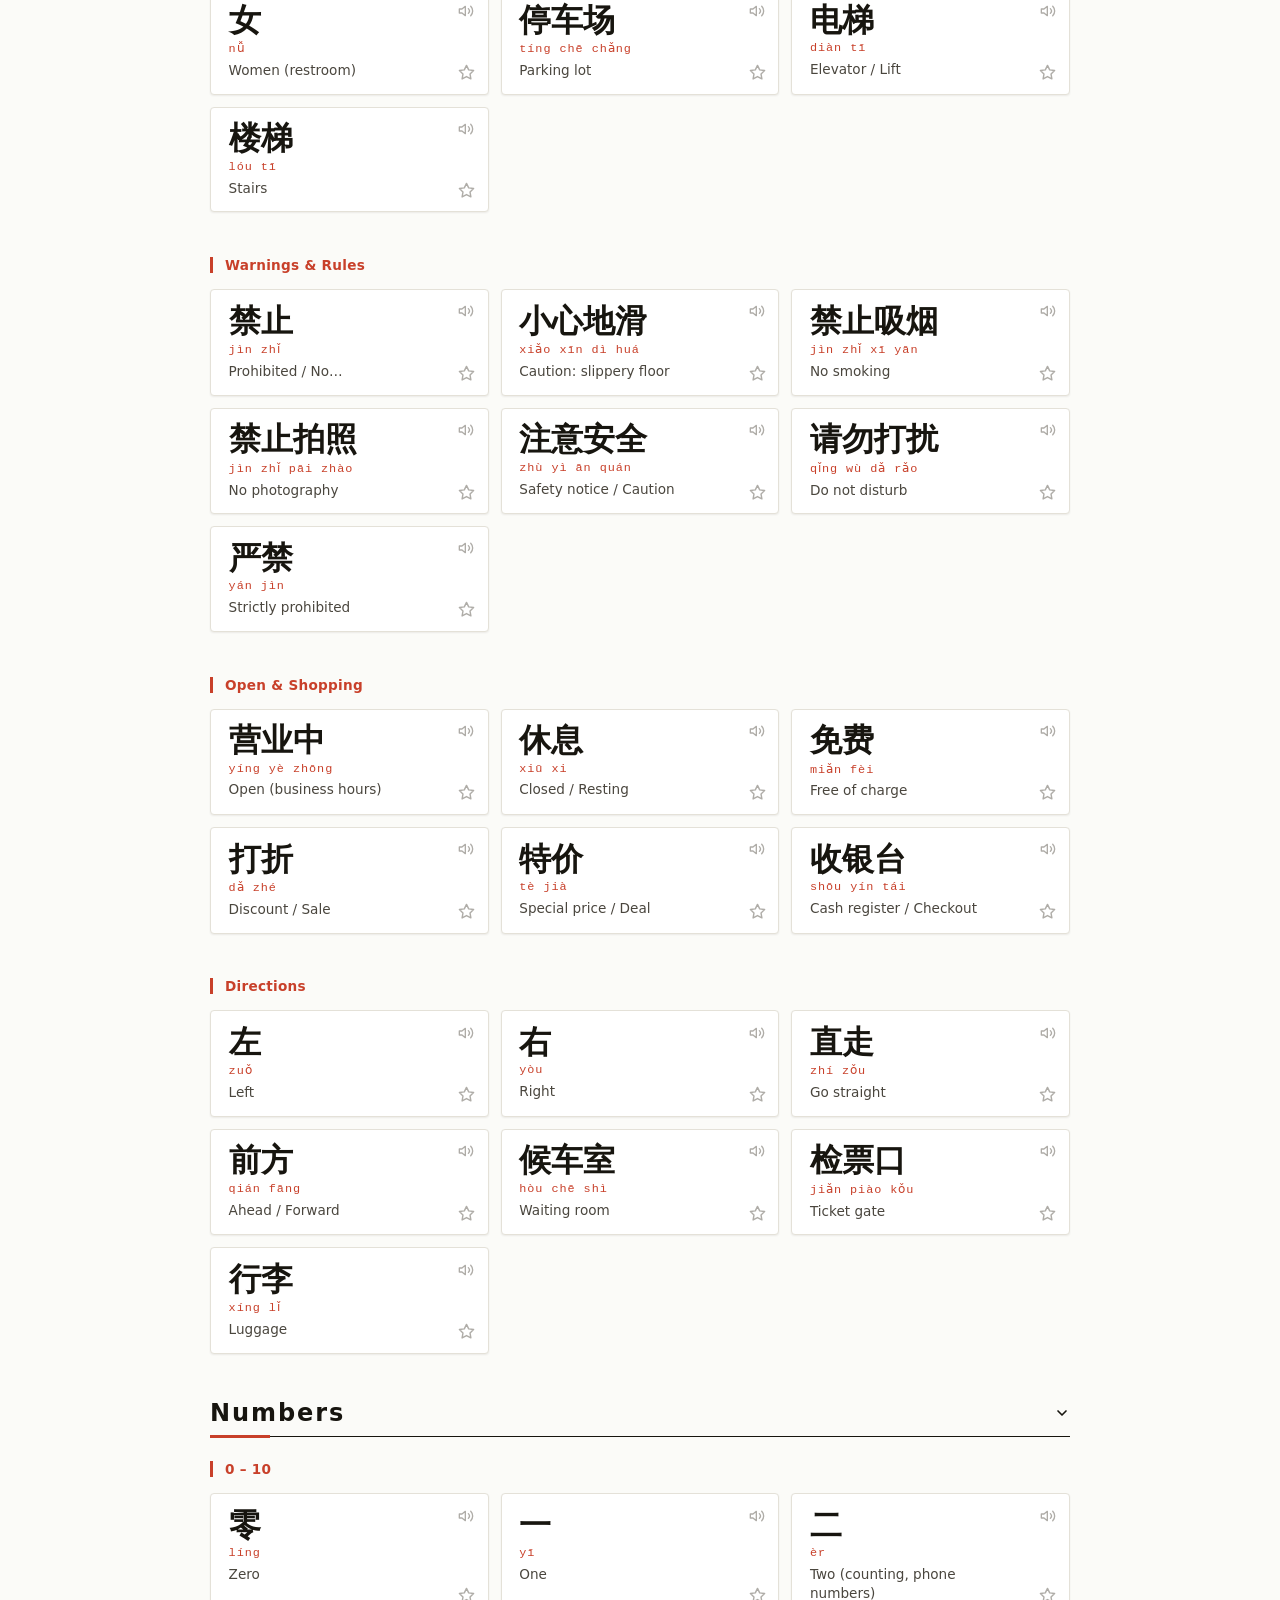
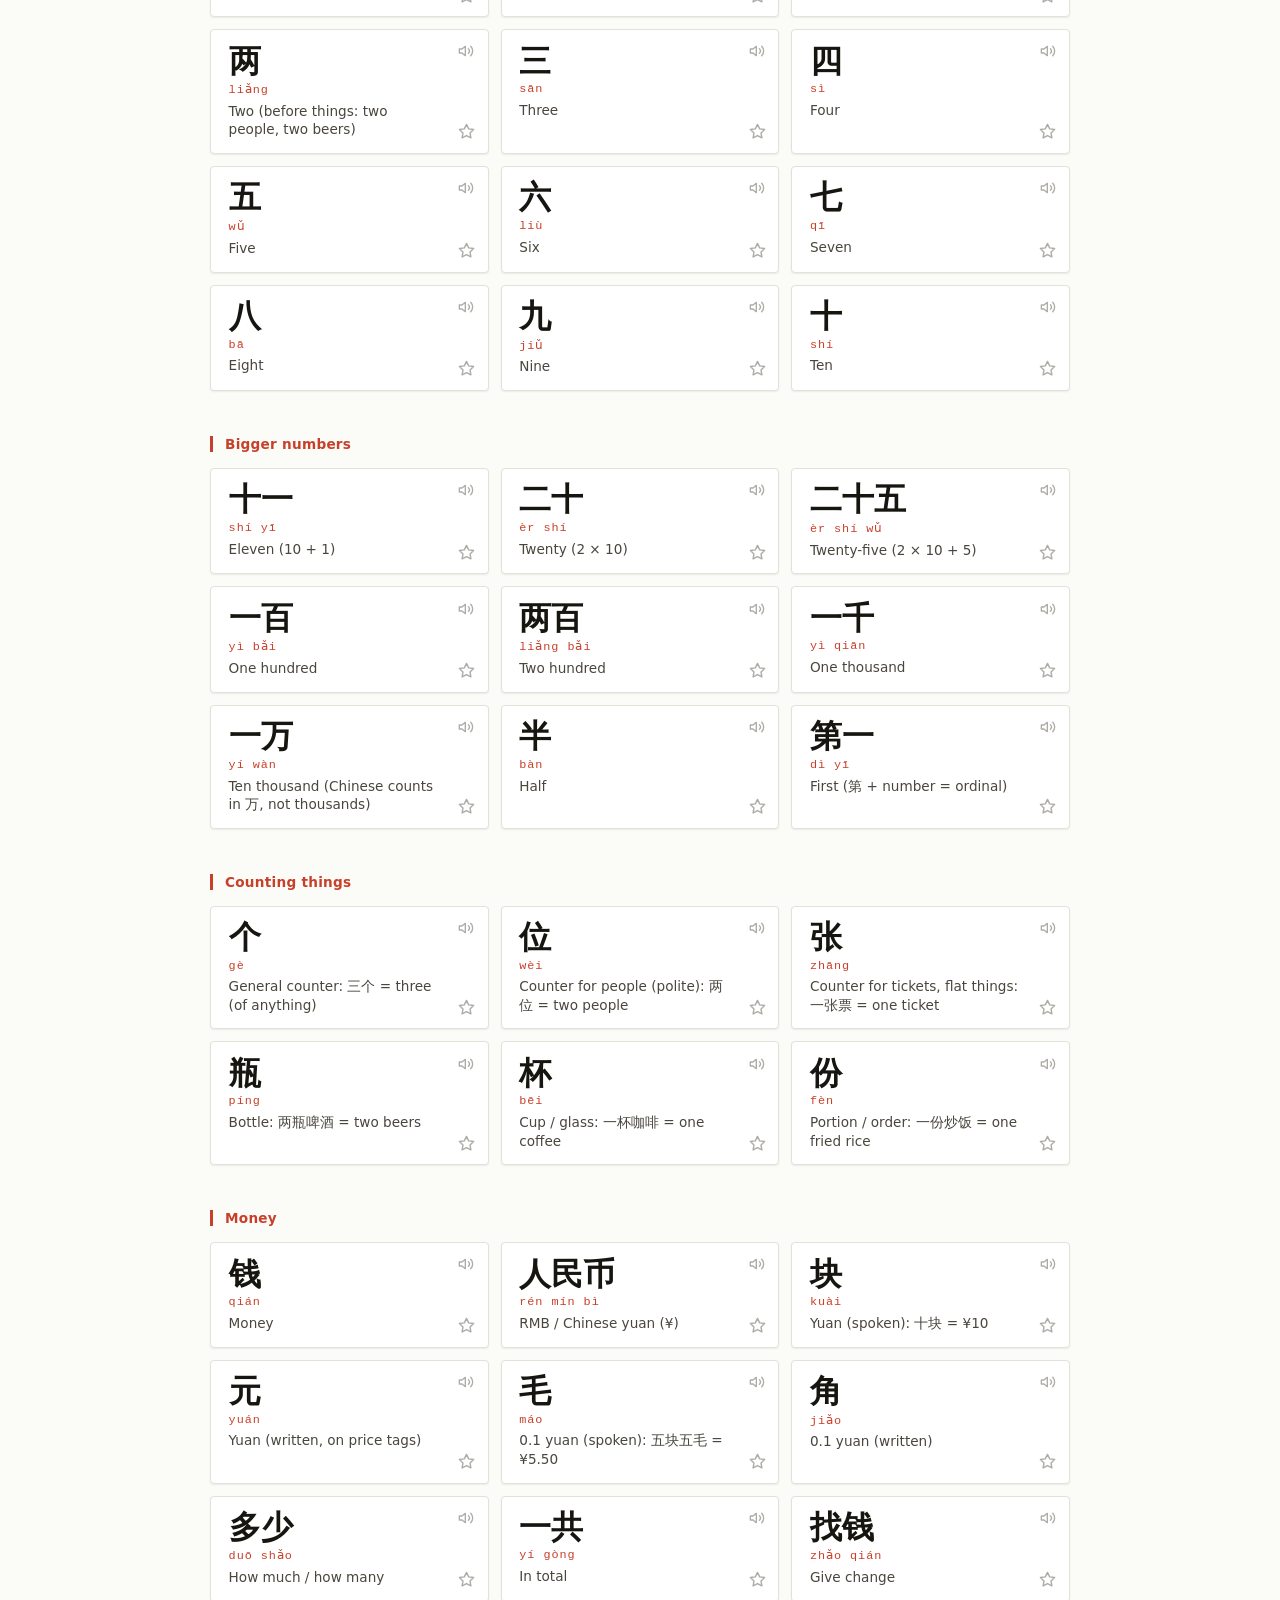
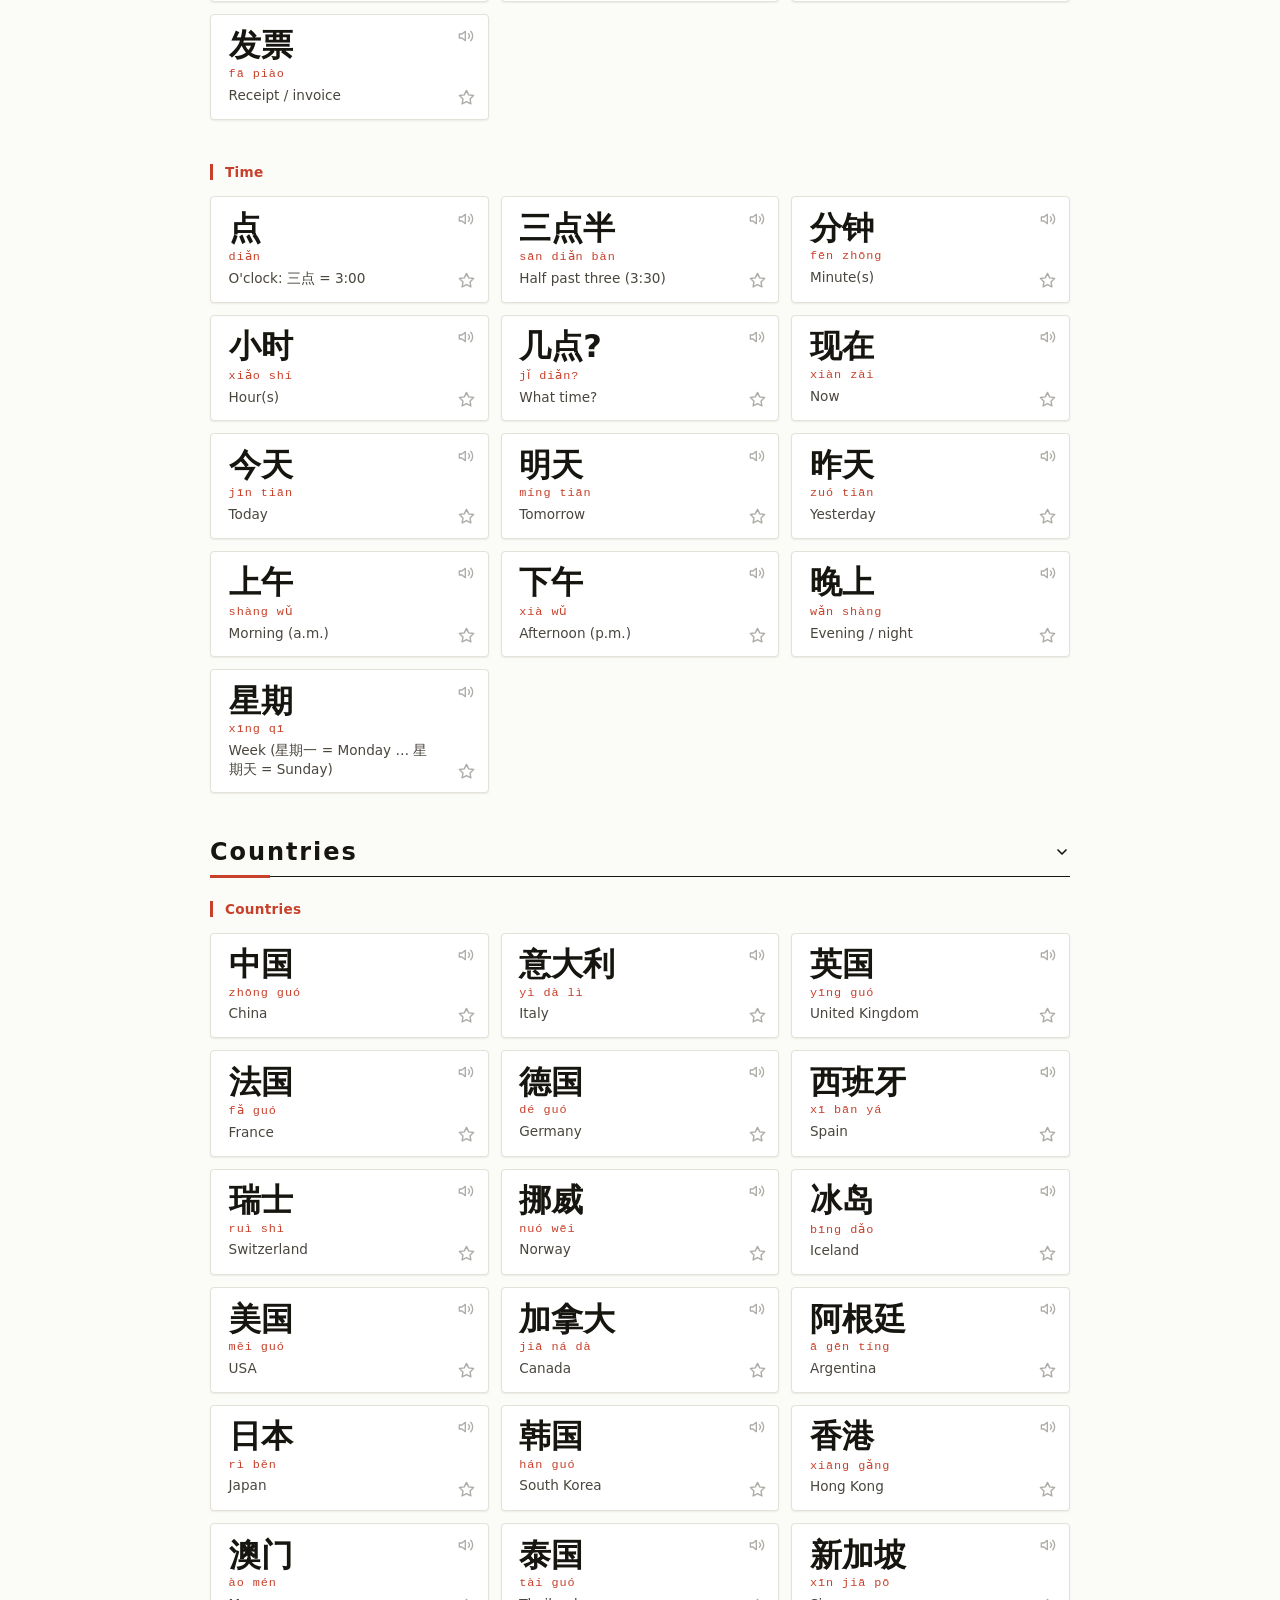
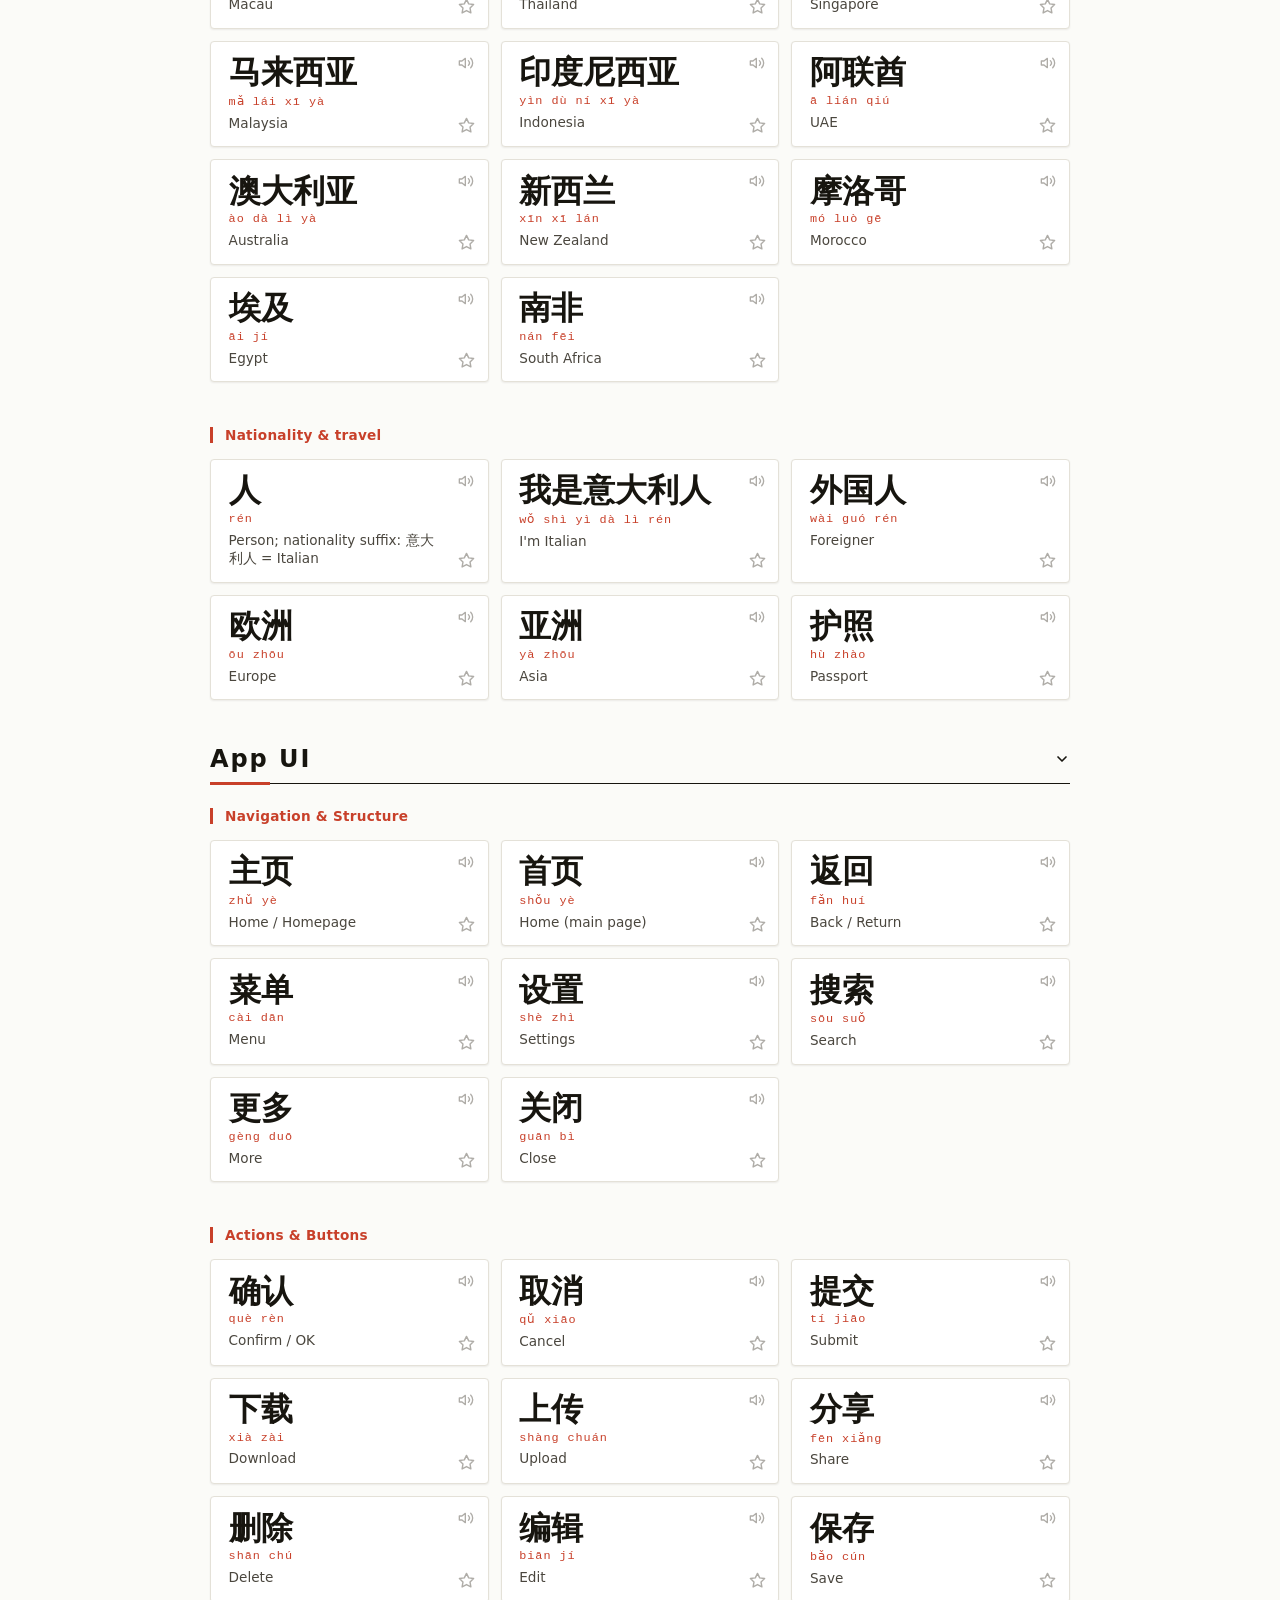
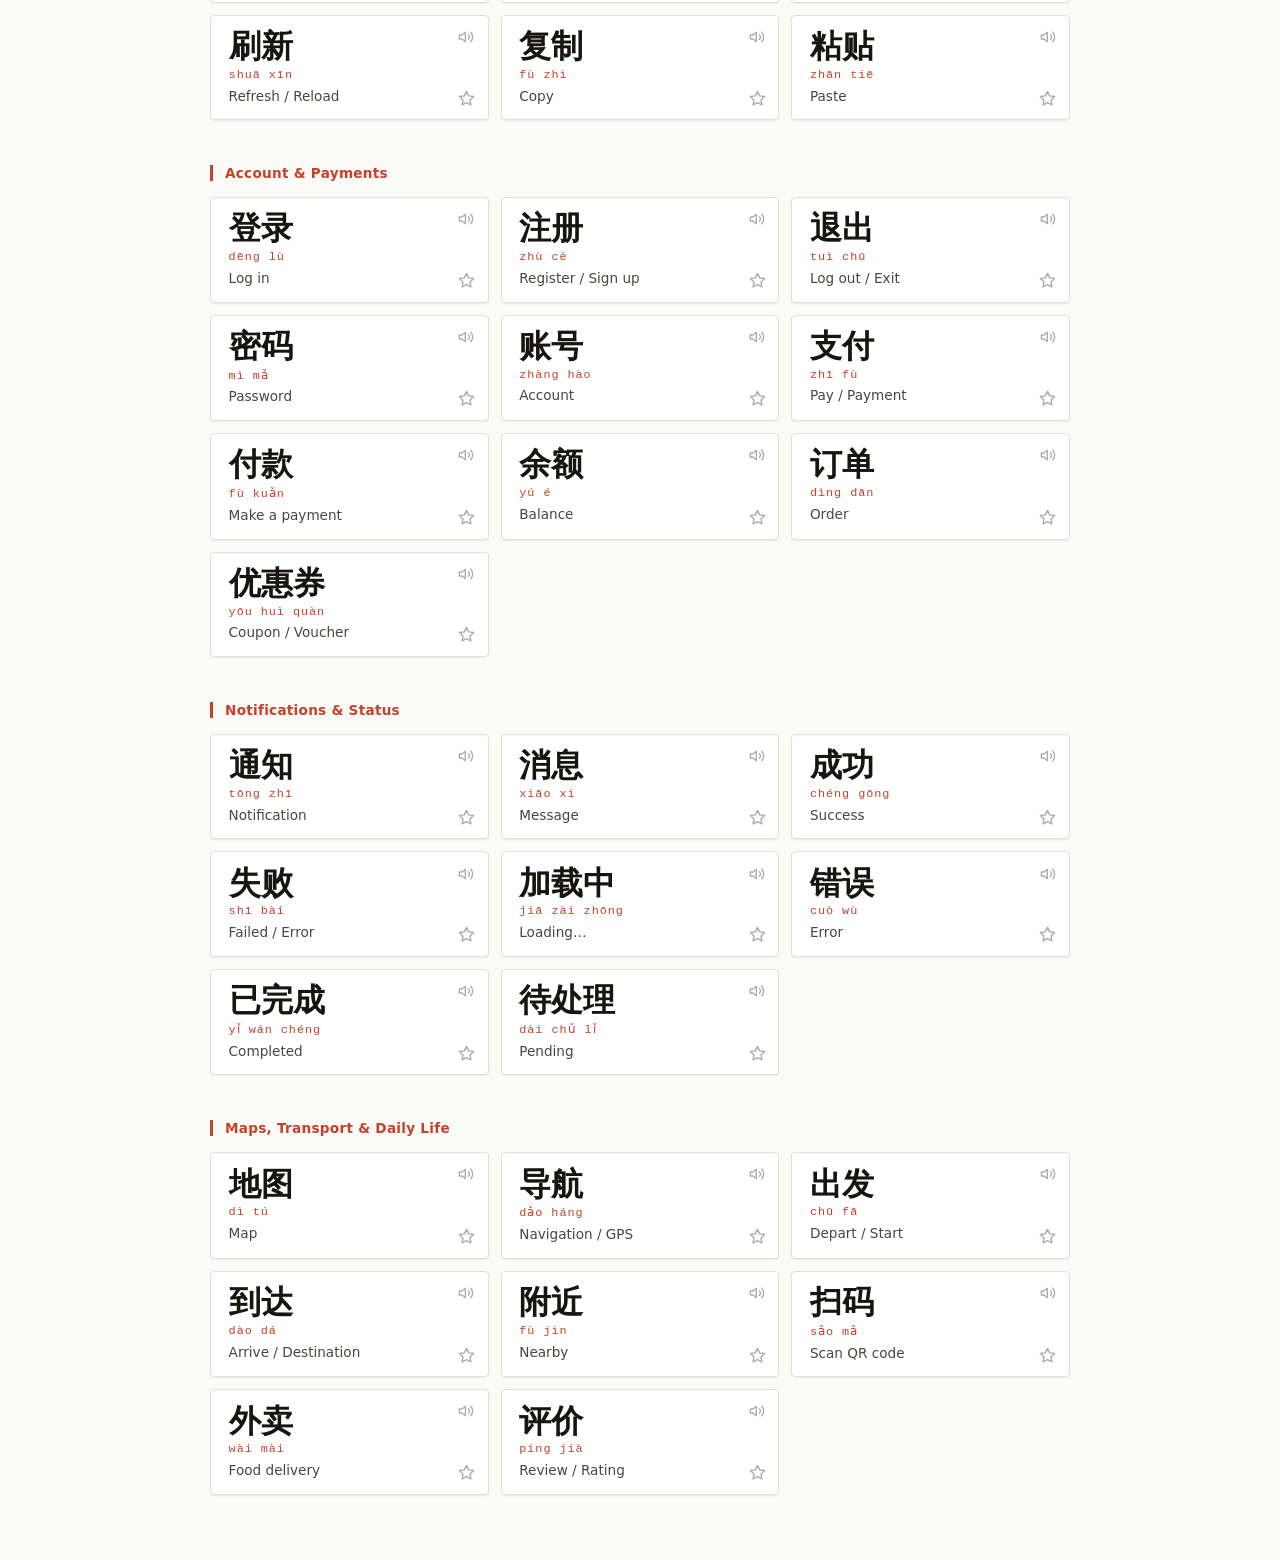
==== commit 0abd7a2e: "style: ink & seal color scheme, de-vibecode typography (v0.26.0) Drop the warm-cream + gold + serif-" ====
--- a/index.html
+++ b/index.html
@@ -10,12 +10,12 @@
 <meta name="apple-mobile-web-app-status-bar-style" content="black-translucent">
 <meta name="apple-mobile-web-app-title" content="Hàndy">
 <meta name="mobile-web-app-capable" content="yes">
-<meta name="theme-color" content="#1a1208">
+<meta name="theme-color" content="#FBFBF8">
 <link rel="manifest" href="./manifest.json">
 
 <!-- Inline SVG favicon / app icon (red seal with 中) -->
 <link rel="apple-touch-icon" sizes="180x180" href="./apple-touch-icon.png">
-<link rel="icon" href="data:image/svg+xml;utf8,<svg xmlns='http://www.w3.org/2000/svg' viewBox='0 0 180 180'><rect width='180' height='180' rx='40' fill='%23c0392b'/><text x='90' y='128' font-size='110' text-anchor='middle' font-family='PingFang SC,sans-serif' font-weight='700' fill='%23f5efe3'>汉</text></svg>">
+<link rel="icon" href="data:image/svg+xml;utf8,<svg xmlns='http://www.w3.org/2000/svg' viewBox='0 0 180 180'><rect width='180' height='180' rx='40' fill='%23C8402A'/><text x='90' y='128' font-size='110' text-anchor='middle' font-family='PingFang SC,sans-serif' font-weight='700' fill='%23FBFBF8'>汉</text></svg>">
 
 <link rel="stylesheet" href="./style.css">
 <script>
--- a/style.css
+++ b/style.css
@@ -2,41 +2,36 @@
 
 :root {
   /* ── Raw palette (never referenced by components) ── */
-  --ink: #1a1208;
-  --paper: #f5efe3;
-  --red: #c0392b;
-  --gold: #b8960c;
-  --muted: #7a6e5f;
-  --border: #d4c8b0;
-  --card-bg: #faf6ee;
+  --ink: #17150F;
+  --paper: #FBFBF8;
+  --red: #C8402A;
+  --muted: #6E6A61;
+  --border: #E4E1D8;
+  --card-bg: #FFFFFF;
 
   /* ── Semantic tokens (components use only these) ── */
   --text: var(--ink);
-  --text-2: #665a4c;                 /* secondary copy: meanings, subtitles, labels (≈6:1 on card) */
+  --text-2: #4A463E;                 /* secondary copy: meanings, subtitles, labels */
   --icon: var(--muted);              /* resting icons and control glyphs */
   --surface: var(--paper);
   --surface-2: var(--card-bg);       /* cards, toolbar controls, popovers */
   --surface-highlight: transparent;  /* inset top edge on cards (dark mode only) */
   --line: var(--border);
   --accent: var(--red);
-  --accent-soft: rgba(192,57,43,0.12);
-  --accent-2: var(--gold);
-  --accent-2-soft: rgba(184,150,12,0.1);
+  --accent-soft: rgba(200,64,42,0.10);
+  --accent-2: var(--ink);            /* strong neutral: phrase border, card hover bar */
+  --accent-2-soft: rgba(23,21,15,0.06);
   --focus-ring: var(--accent-soft);
 
-  --shadow: rgba(26,18,8,0.09);
-  --overlay: rgba(26,18,8,0.85);
-  --speaking-bg: #fff8e6;
-  --hint-bg: #fff4da;
-  --gradient-red: rgba(192,57,43,0.06);
-  --gradient-gold: rgba(184,150,12,0.07);
-  --intro-gradient: linear-gradient(135deg, rgba(192,57,43,0.08) 0%, rgba(184,150,12,0.06) 100%);
-  --lang-shadow: rgba(26,18,8,0.08);
+  --shadow: rgba(23,21,15,0.07);
+  --overlay: rgba(23,21,15,0.55);
+  --speaking-bg: #FBF1EE;
+  --hint-bg: #F6F4EE;
+  --lang-shadow: rgba(23,21,15,0.10);
 
   /* System font stacks - no external fonts needed */
   --font-hanzi: "PingFang SC", "Hiragino Sans GB", "Microsoft YaHei", "Heiti SC", system-ui, sans-serif;
   --font-mono: ui-monospace, "SF Mono", "Menlo", "Monaco", monospace;
-  --font-serif: "New York", "Iowan Old Style", Georgia, serif;
   --font-sans: -apple-system, BlinkMacSystemFont, "SF Pro Text", system-ui, sans-serif;
 }
 
@@ -45,27 +40,23 @@
 
 /* ── Dark mode ────────────────────────────────────────────── */
 [data-theme="dark"] {
-  --ink: #f4ece0;           /* warm white */
-  --paper: #12100d;         /* deeper page so cards lift */
-  --red: #f07060;
-  --gold: #d9b544;          /* less neon than #e0b828 */
-  --muted: #b8a890;
-  --border: #463b2f;        /* card edges read without the shadow */
-  --card-bg: #1e1a15;
-
-  --text-2: #b8a890;        /* ≈8.5:1 on card */
-  --surface-highlight: rgba(255,255,255,0.035);
-  --accent-soft: rgba(240,112,96,0.3);
-  --accent-2-soft: rgba(217,181,68,0.14);
-
-  --shadow: rgba(0,0,0,0.45);
-  --overlay: rgba(0,0,0,0.88);
-  --speaking-bg: #2c2416;
-  --hint-bg: #261e10;
-  --gradient-red: rgba(240,112,96,0.07);
-  --gradient-gold: rgba(217,181,68,0.05);
-  --intro-gradient: linear-gradient(135deg, rgba(240,112,96,0.1) 0%, rgba(217,181,68,0.08) 100%);
-  --lang-shadow: rgba(0,0,0,0.35);
+  --ink: #EDE9DF;           /* warm off-white */
+  --paper: #14120E;         /* near-black page so cards lift */
+  --red: #E0523A;
+  --muted: #9A927F;
+  --border: #2A2620;
+  --card-bg: #1C1915;
+
+  --text-2: #B8B0A0;
+  --surface-highlight: rgba(255,255,255,0.03);
+  --accent-soft: rgba(224,82,58,0.22);
+  --accent-2-soft: rgba(237,233,223,0.06);
+
+  --shadow: rgba(0,0,0,0.5);
+  --overlay: rgba(0,0,0,0.7);
+  --speaking-bg: #2A1E1A;
+  --hint-bg: #201C16;
+  --lang-shadow: rgba(0,0,0,0.4);
 }
 
 body {
@@ -75,9 +66,6 @@
   -webkit-font-smoothing: antialiased;
   min-height: 100vh;
   padding: calc(env(safe-area-inset-top) + 1.25rem) calc(env(safe-area-inset-right) + 1rem) calc(env(safe-area-inset-bottom) + 4rem) calc(env(safe-area-inset-left) + 1rem);
-  background-image:
-    radial-gradient(ellipse at 10% 0%, var(--gradient-red) 0%, transparent 50%),
-    radial-gradient(ellipse at 90% 100%, var(--gradient-gold) 0%, transparent 50%);
   -webkit-tap-highlight-color: transparent;
   -webkit-touch-callout: none;
 }
@@ -100,18 +88,17 @@
   font-family: var(--font-hanzi);
   font-size: clamp(2.2rem, 6vw, 3.5rem);
   font-weight: 700;
-  letter-spacing: 0.15em;
+  letter-spacing: 0.02em;
   color: var(--text);
   line-height: 1.1;
 }
 
 .subtitle {
-  font-family: var(--font-serif);
-  font-style: italic;
-  font-size: 1rem;
+  font-family: var(--font-sans);
+  font-size: 0.95rem;
   color: var(--text-2);
   margin-top: 0.4rem;
-  letter-spacing: 0.03em;
+  letter-spacing: 0.01em;
 }
 
 .section {
@@ -146,10 +133,10 @@
 }
 
 .section-title {
-  font-family: var(--font-hanzi);
-  font-size: 0.7rem;
-  letter-spacing: 0.25em;
-  text-transform: uppercase;
+  font-family: var(--font-sans);
+  font-size: 0.85rem;
+  font-weight: 600;
+  letter-spacing: 0.02em;
   color: var(--accent);
   border-left: 3px solid var(--accent);
   padding-left: 0.75rem;
@@ -176,10 +163,9 @@
   border-radius: 999px;
   background: var(--surface-2);
   font-family: var(--font-sans);
-  font-size: 0.68rem;
+  font-size: 0.7rem;
   font-weight: 600;
-  letter-spacing: 0.08em;
-  text-transform: uppercase;
+  letter-spacing: 0.02em;
   color: var(--text-2);
   cursor: pointer;
   transition: color 0.2s, border-color 0.2s, background 0.2s;
@@ -218,7 +204,7 @@
   position: absolute;
   top: 0; left: 0;
   width: 3px; height: 100%;
-  background: var(--accent-2);
+  background: var(--accent);
   opacity: 0;
   transition: opacity 0.2s;
 }
@@ -237,7 +223,7 @@
 
 .card.speaking {
   background: var(--speaking-bg);
-  border-color: var(--accent-2);
+  border-color: var(--accent);
 }
 .card.speaking::before { opacity: 1; }
 
@@ -282,8 +268,8 @@
 .phrase-card.speaking .speaker { opacity: 1; color: var(--accent); animation: speakPulse 0.9s ease-in-out infinite; }
 .speaker svg { width: 16px; height: 16px; }
 .favorite-btn svg { width: 17px; height: 17px; fill: none; stroke: currentColor; stroke-width: 2; }
-.favorite-btn.active { opacity: 1; color: var(--accent-2); }
-.favorite-btn.active svg { fill: var(--accent-2); stroke: var(--accent-2); }
+.favorite-btn.active { opacity: 1; color: var(--accent); }
+.favorite-btn.active svg { fill: var(--accent); stroke: var(--accent); }
 
 /* Pleco lookup (rendered on iOS / Android only): mid-right, between speaker and star */
 .pleco-btn {
@@ -348,7 +334,7 @@
   line-height: 1.7;
 }
 .tip-box .icon { font-size: 1.3rem; flex-shrink: 0; }
-.tip-box strong { color: var(--accent-2); }
+.tip-box strong { color: var(--accent); }
 
 @media (max-width: 500px) {
   .grid { grid-template-columns: 1fr 1fr; gap: 0.6rem; }
@@ -445,14 +431,13 @@
   border: none;
   padding: 0.5rem 0.4rem;
   font-family: var(--font-sans);
-  font-size: 0.65rem;
-  letter-spacing: 0.1em;
-  text-transform: uppercase;
+  font-size: 0.7rem;
+  letter-spacing: 0.02em;
   color: var(--text-2);
   cursor: pointer;
   border-radius: 4px;
   transition: all 0.2s;
-  font-weight: 500;
+  font-weight: 600;
   text-align: center;
   white-space: nowrap;
   position: relative;
@@ -499,7 +484,7 @@
   max-width: 860px;
   margin: 0 auto 1.5rem;
   background: var(--hint-bg);
-  border: 1px solid var(--accent-2);
+  border: 1px solid var(--accent);
   border-radius: 6px;
   padding: 0.85rem 1rem;
   font-size: 0.78rem;
@@ -532,7 +517,7 @@
   font-family: var(--font-sans);
   font-size: 0.75rem;
   font-weight: 600;
-  letter-spacing: 0.08em;
+  letter-spacing: 0.03em;
   cursor: pointer;
   white-space: nowrap;
   -webkit-tap-highlight-color: transparent;
@@ -583,7 +568,7 @@
   font-family: var(--font-sans);
   font-size: 0.7rem;
   font-weight: 600;
-  letter-spacing: 0.12em;
+  letter-spacing: 0.05em;
   color: var(--icon);
   cursor: pointer;
   transition: background 0.2s, color 0.2s;
@@ -600,10 +585,10 @@
   bottom: calc(env(safe-area-inset-bottom) + 0.6rem);
   right: calc(env(safe-area-inset-right) + 0.9rem);
   z-index: 100;
-  font-family: var(--font-mono);
+  font-family: var(--font-sans);
   font-size: 0.65rem;
   color: var(--text-2);
-  letter-spacing: 0.1em;
+  letter-spacing: 0.02em;
   opacity: 0.55;
   pointer-events: none;
   user-select: none;
@@ -717,8 +702,8 @@
 }
 
 .fav-btn:hover, .fav-btn.active {
-  color: var(--accent-2);
-  border-color: var(--accent-2);
+  color: var(--accent);
+  border-color: var(--accent);
 }
 
 .fav-btn svg {
@@ -792,7 +777,7 @@
 .app-intro {
   max-width: 860px;
   margin: 0 auto 1.5rem;
-  background: var(--intro-gradient);
+  background: var(--surface-2);
   border-left: 3px solid var(--accent);
   padding: 0.9rem 1rem;
   font-size: 0.82rem;
@@ -894,7 +879,6 @@
 .wod-card {
   position: relative;
   background: var(--surface-2);
-  background-image: var(--intro-gradient);
   border: 1px solid var(--line);
   border-left: 3px solid var(--accent);
   border-radius: 8px;
@@ -911,16 +895,15 @@
 }
 .wod-card.speaking {
   background: var(--speaking-bg);
-  border-left-color: var(--accent-2);
-}
-.wod-card.press-armed { transform: scale(0.97); border-color: var(--accent-2); }
+  border-left-color: var(--accent);
+}
+.wod-card.press-armed { transform: scale(0.97); border-color: var(--accent); }
 .wod-card:focus-visible { outline: 2px solid var(--accent); outline-offset: 2px; }
 
 .wod-eyebrow {
   font-family: var(--font-sans);
-  font-size: 0.65rem;
-  letter-spacing: 0.14em;
-  text-transform: uppercase;
+  font-size: 0.75rem;
+  letter-spacing: 0.02em;
   color: var(--accent);
   margin-bottom: 0.6rem;
 }
@@ -1008,9 +991,9 @@
 }
 .quiz-btn:hover { color: var(--text); }
 .quiz-btn.active {
-  color: var(--accent-2);
-  border-color: var(--accent-2);
-  background: var(--accent-2-soft);
+  color: var(--accent);
+  border-color: var(--accent);
+  background: var(--accent-soft);
 }
 
 /* ── Hide pinyin mode ─────────────────────────────────────── */
@@ -1056,10 +1039,9 @@
   border: 1px solid var(--line);
   border-radius: 50%;
   cursor: pointer;
-  font-family: var(--font-serif);
-  font-style: italic;
-  font-size: 1.1rem;
-  font-weight: 700;
+  font-family: var(--font-sans);
+  font-size: 1.05rem;
+  font-weight: 600;
   line-height: 1;
   color: var(--icon);
   transition: color 0.2s, border-color 0.2s, background 0.2s;
@@ -1121,9 +1103,8 @@
 .panel-search-label {
   display: none;
   font-family: var(--font-sans);
-  font-size: 0.65rem;
-  letter-spacing: 0.12em;
-  text-transform: uppercase;
+  font-size: 0.7rem;
+  letter-spacing: 0.02em;
   color: var(--text-2);
   padding: 1.8rem 0 0.5rem;
   margin-bottom: 0.4rem;
@@ -1211,7 +1192,7 @@
 .card.press-armed, .phrase-card.press-armed, .app-card.press-armed {
   transform: scale(0.97);
   transition: transform 0.15s ease;
-  border-color: var(--accent-2);
+  border-color: var(--accent);
 }
 
 /* ── Show mode: fullscreen hanzi to hold up to someone (js/show.js) ── */
@@ -1295,8 +1276,8 @@
 }
 .show-btn:hover { border-color: var(--text-2); }
 .show-btn svg { width: 18px; height: 18px; fill: none; stroke: currentColor; stroke-width: 2; stroke-linecap: round; stroke-linejoin: round; }
-.show-btn.active { color: var(--accent-2); border-color: var(--accent-2); }
-.show-btn.active svg { fill: var(--accent-2); }
+.show-btn.active { color: var(--accent); border-color: var(--accent); }
+.show-btn.active svg { fill: var(--accent); }
 .show-btn:focus-visible, .show-close:focus-visible { outline: 2px solid var(--accent); outline-offset: 2px; }
 body.show-open { overflow: hidden; }
 
@@ -1422,9 +1403,8 @@
 .field { display: block; margin-bottom: 0.8rem; }
 .field-label {
   display: block;
-  font-size: 0.65rem;
-  letter-spacing: 0.12em;
-  text-transform: uppercase;
+  font-size: 0.7rem;
+  letter-spacing: 0.02em;
   color: var(--text-2);
   margin-bottom: 0.3rem;
 }
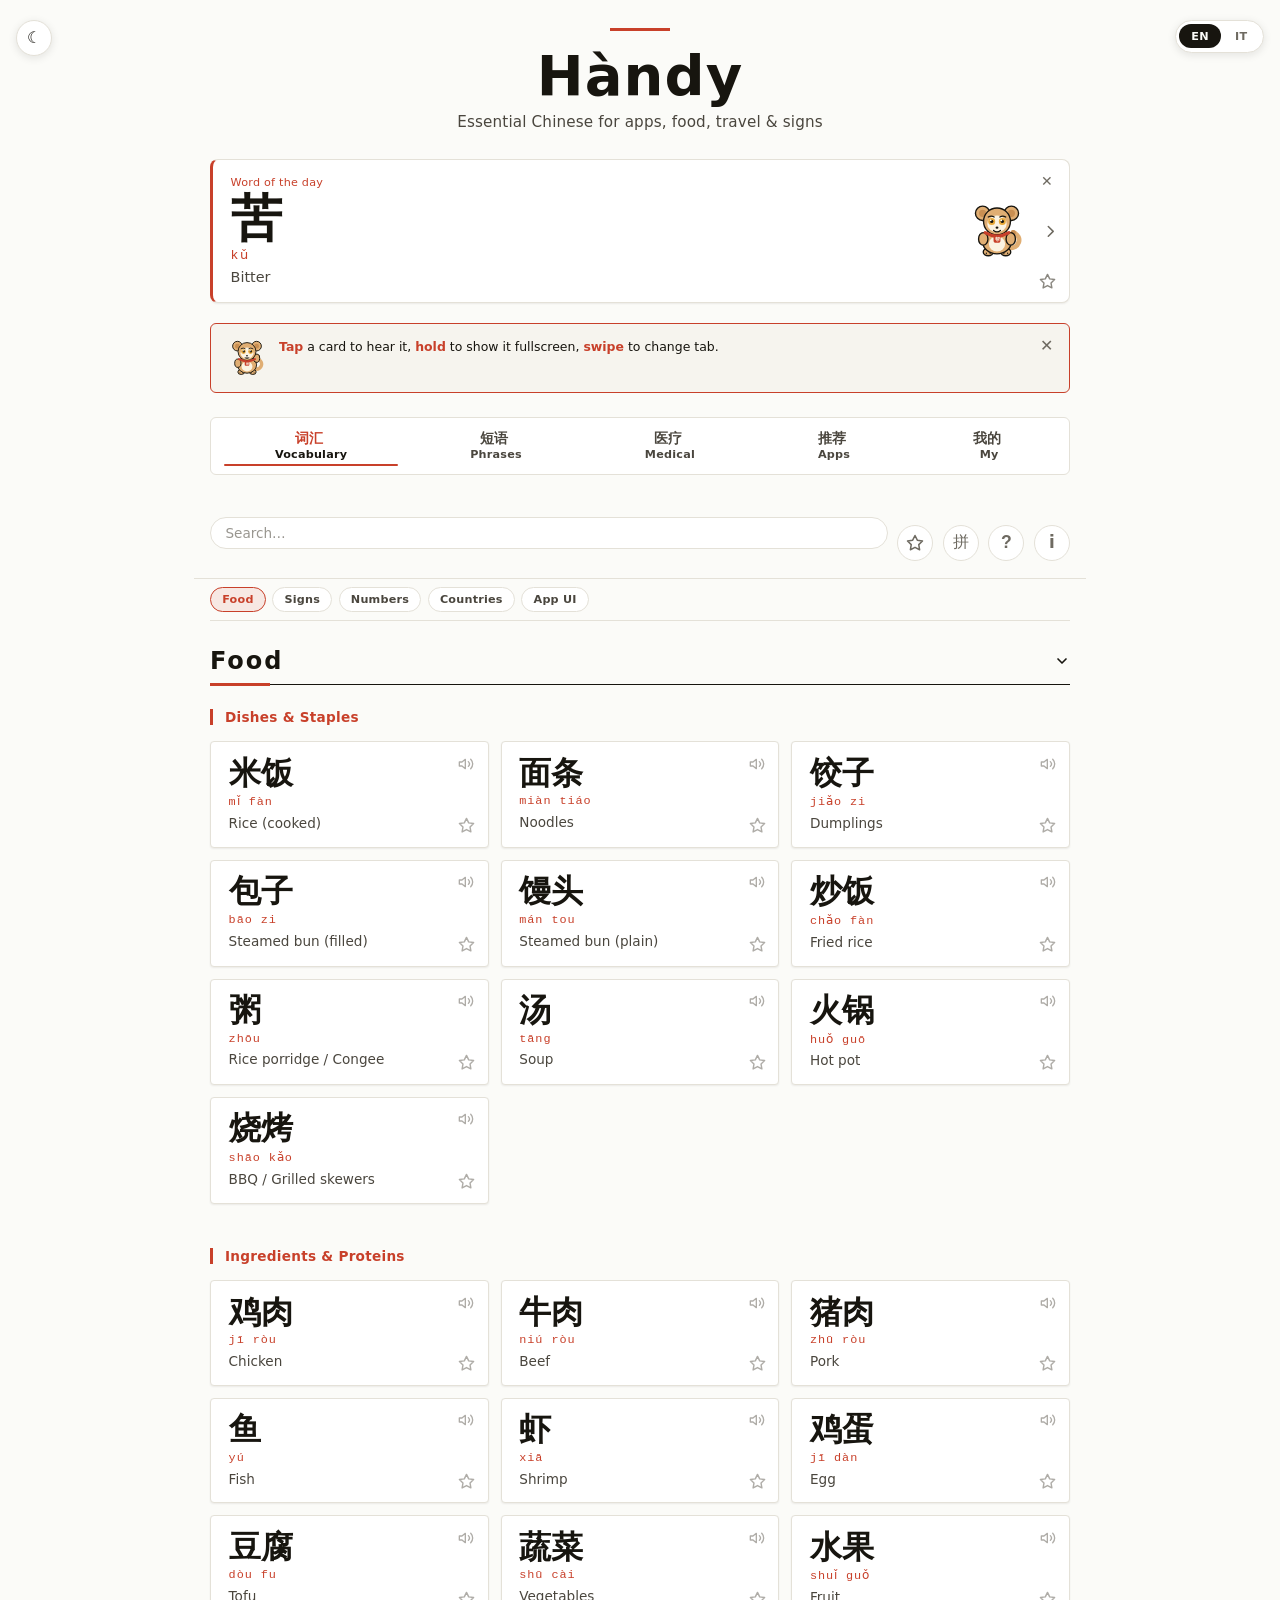
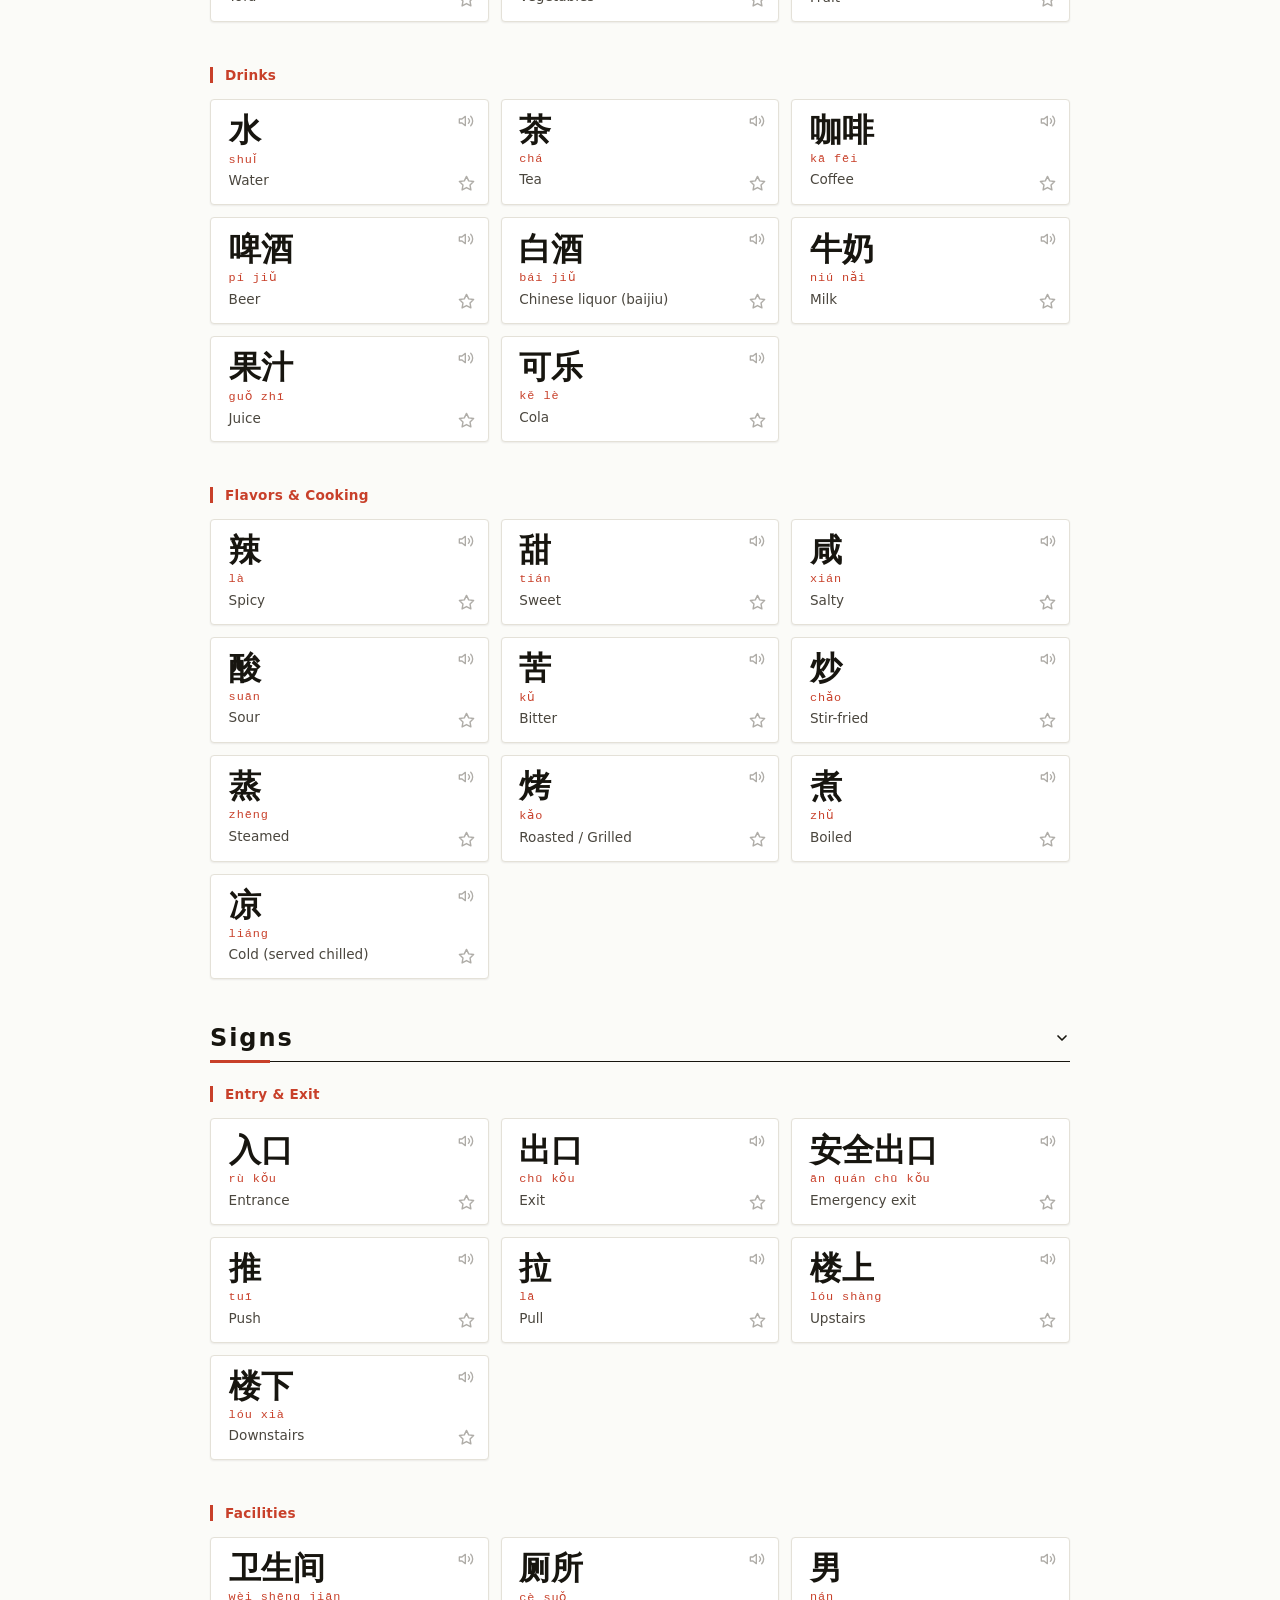
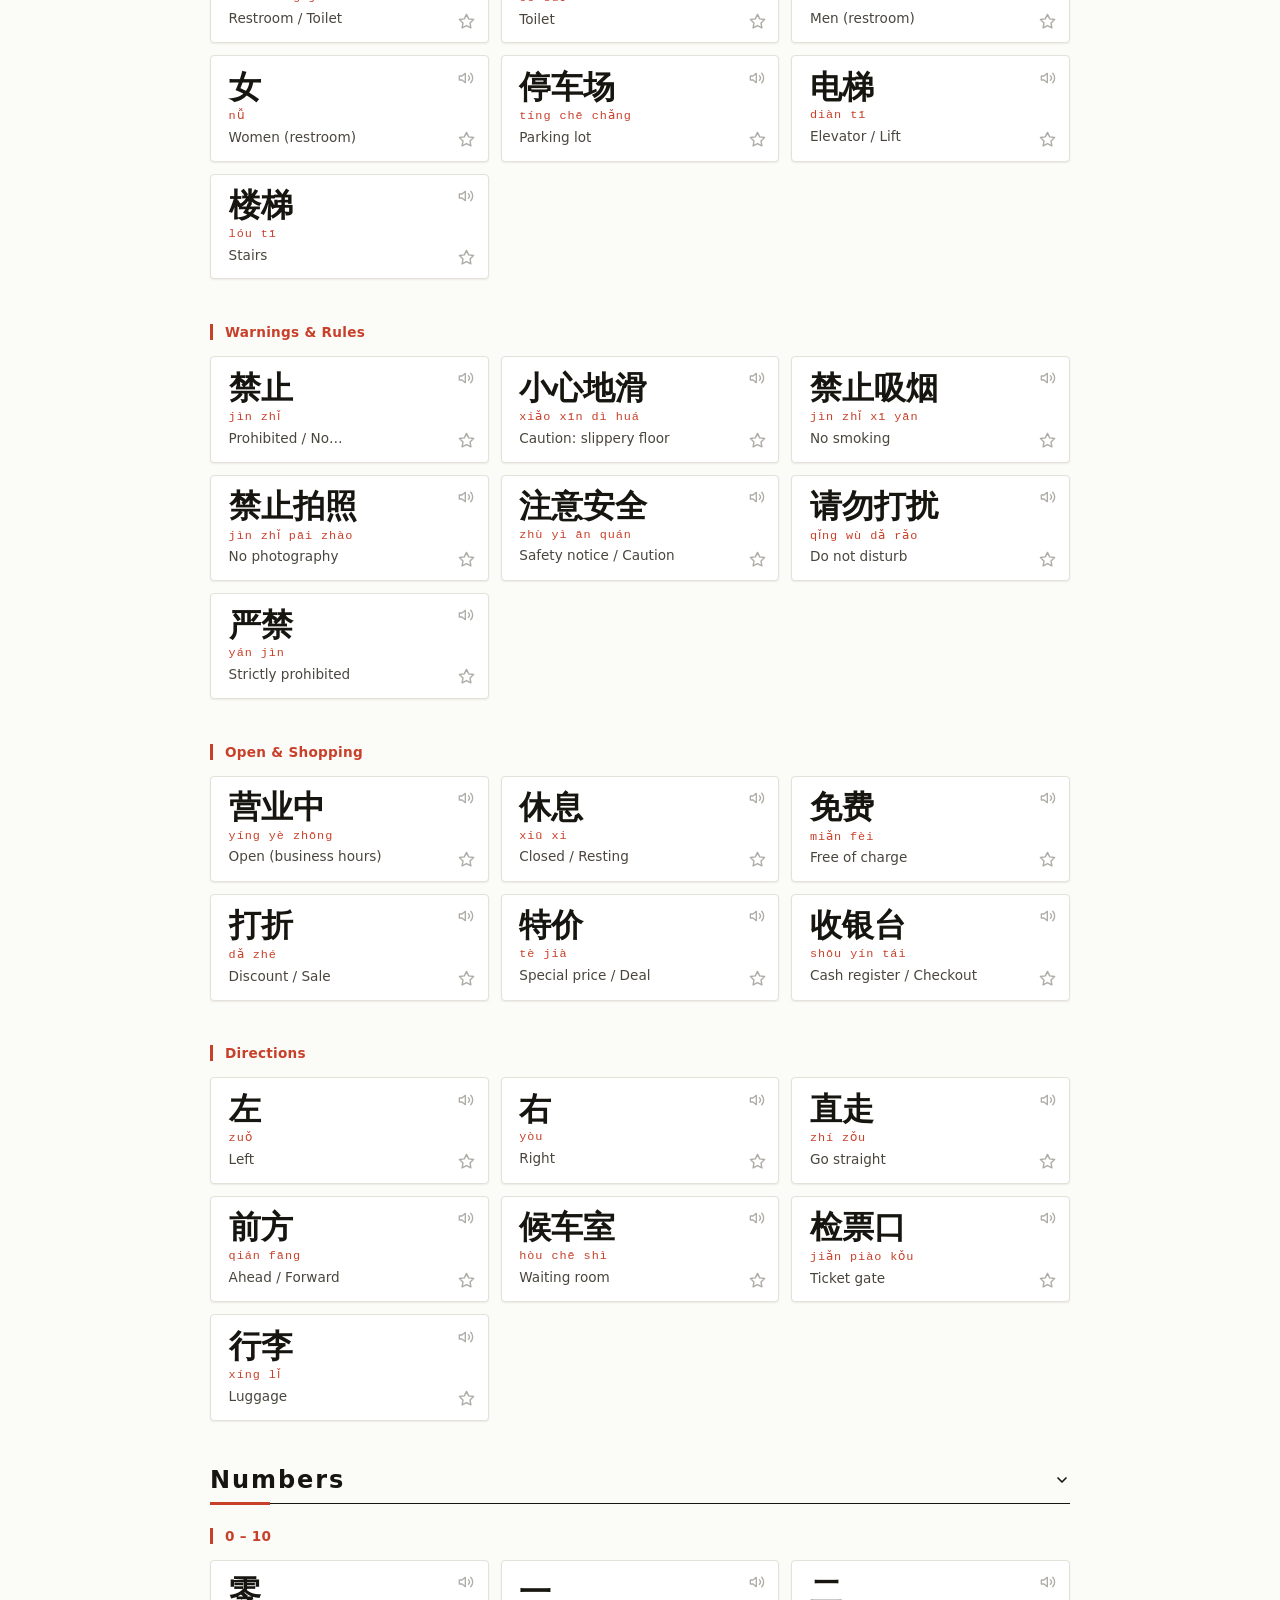
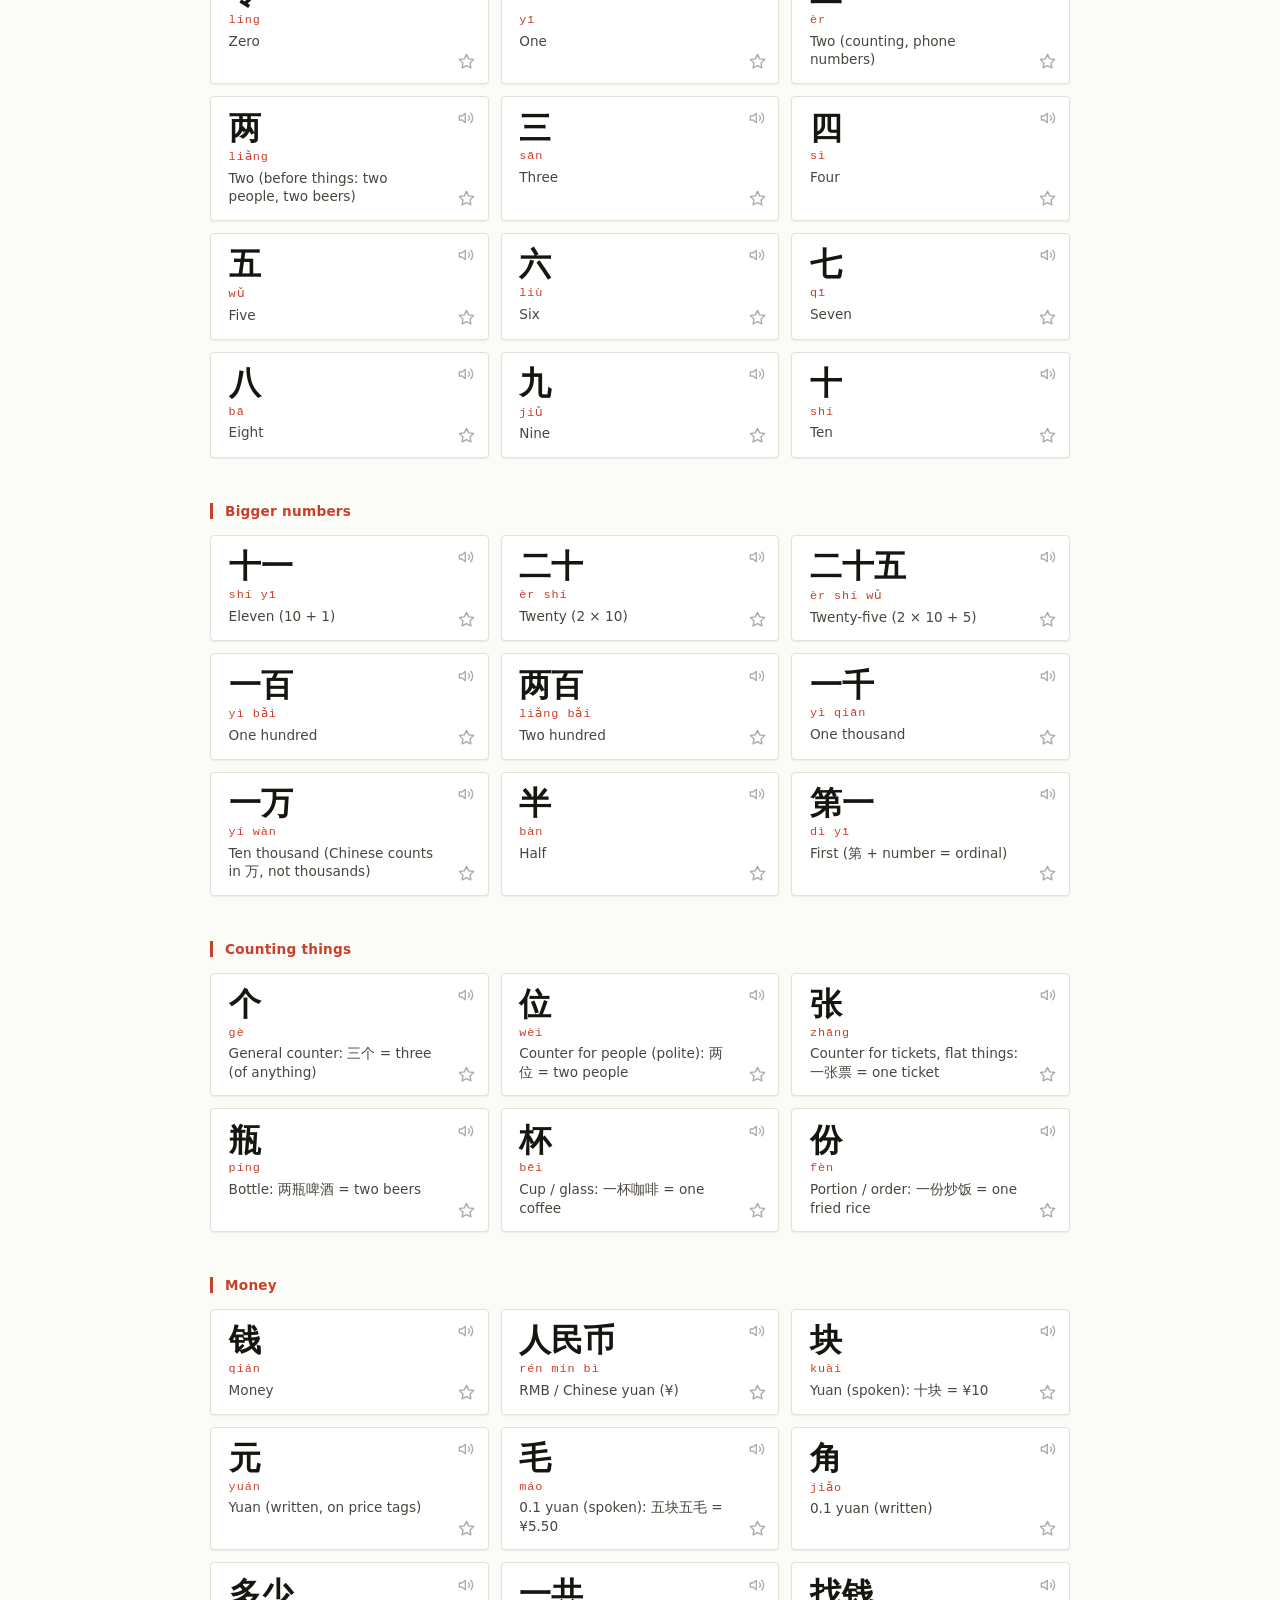
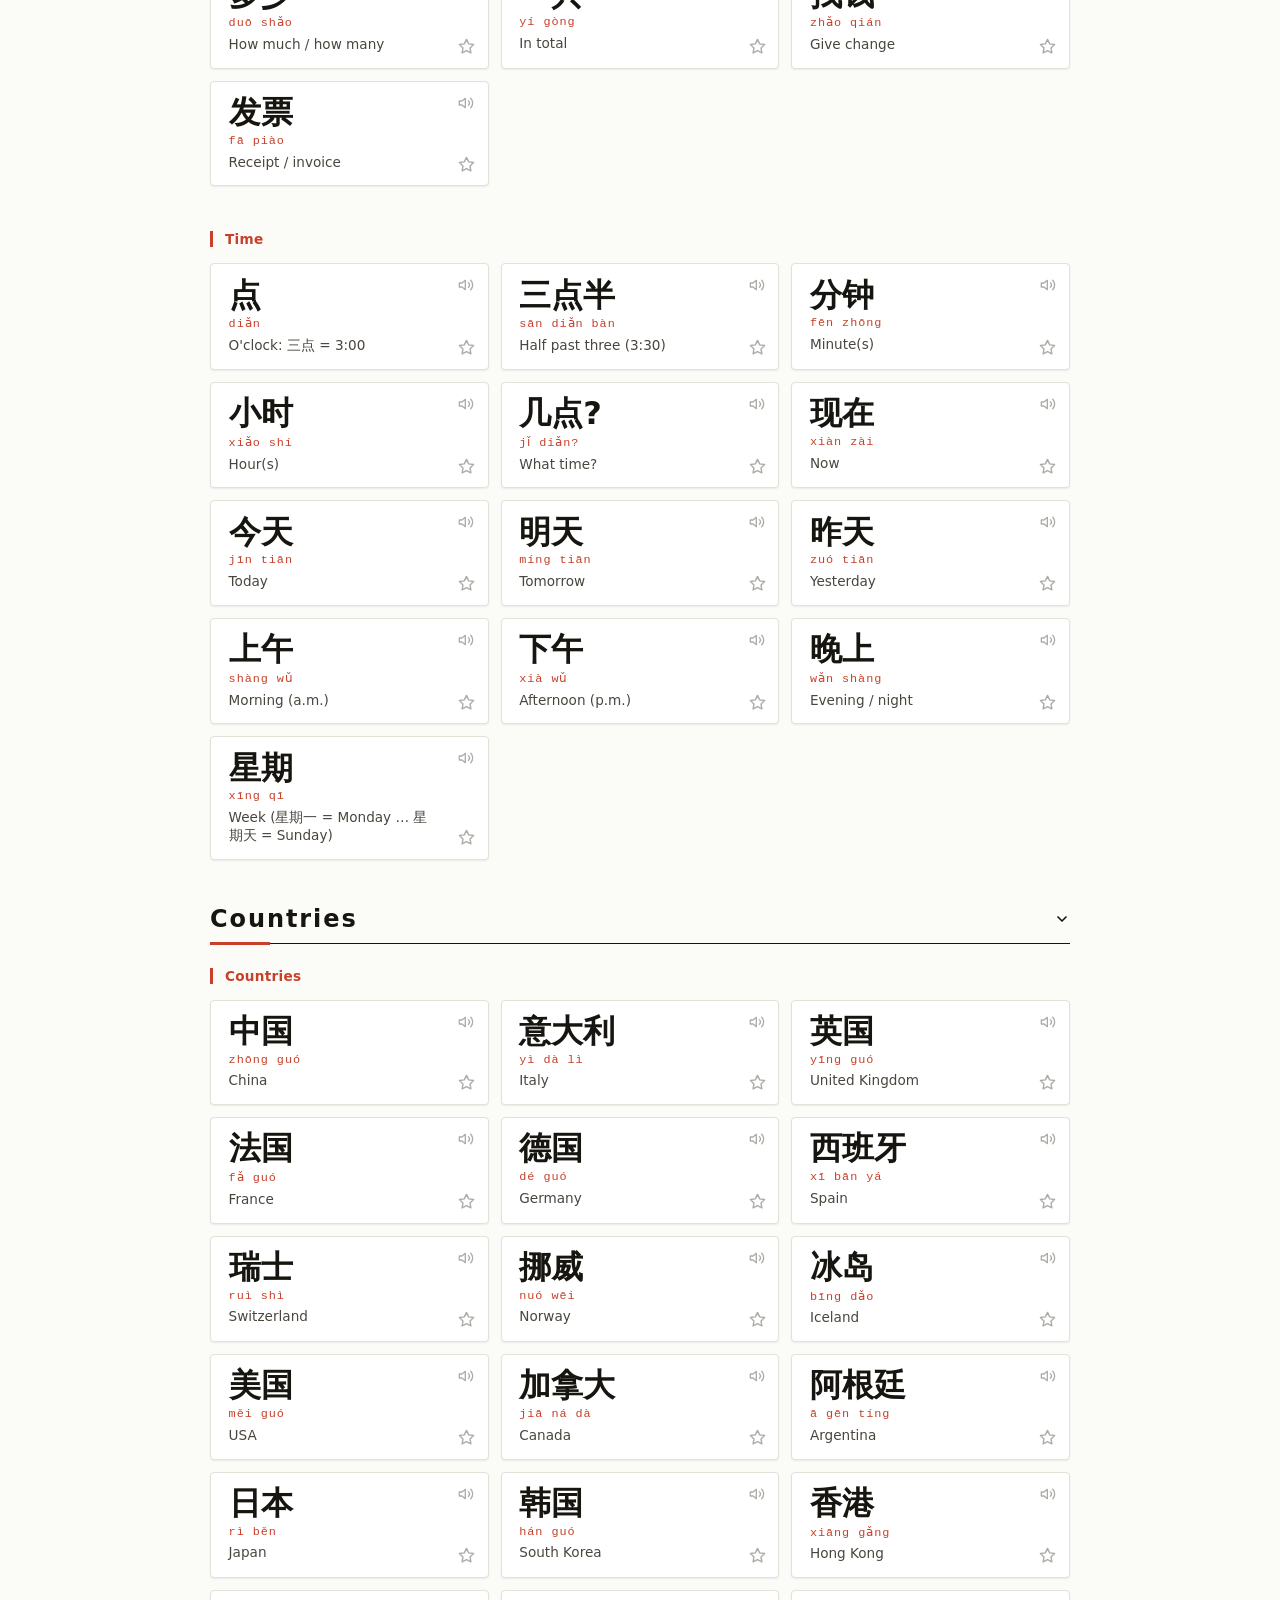
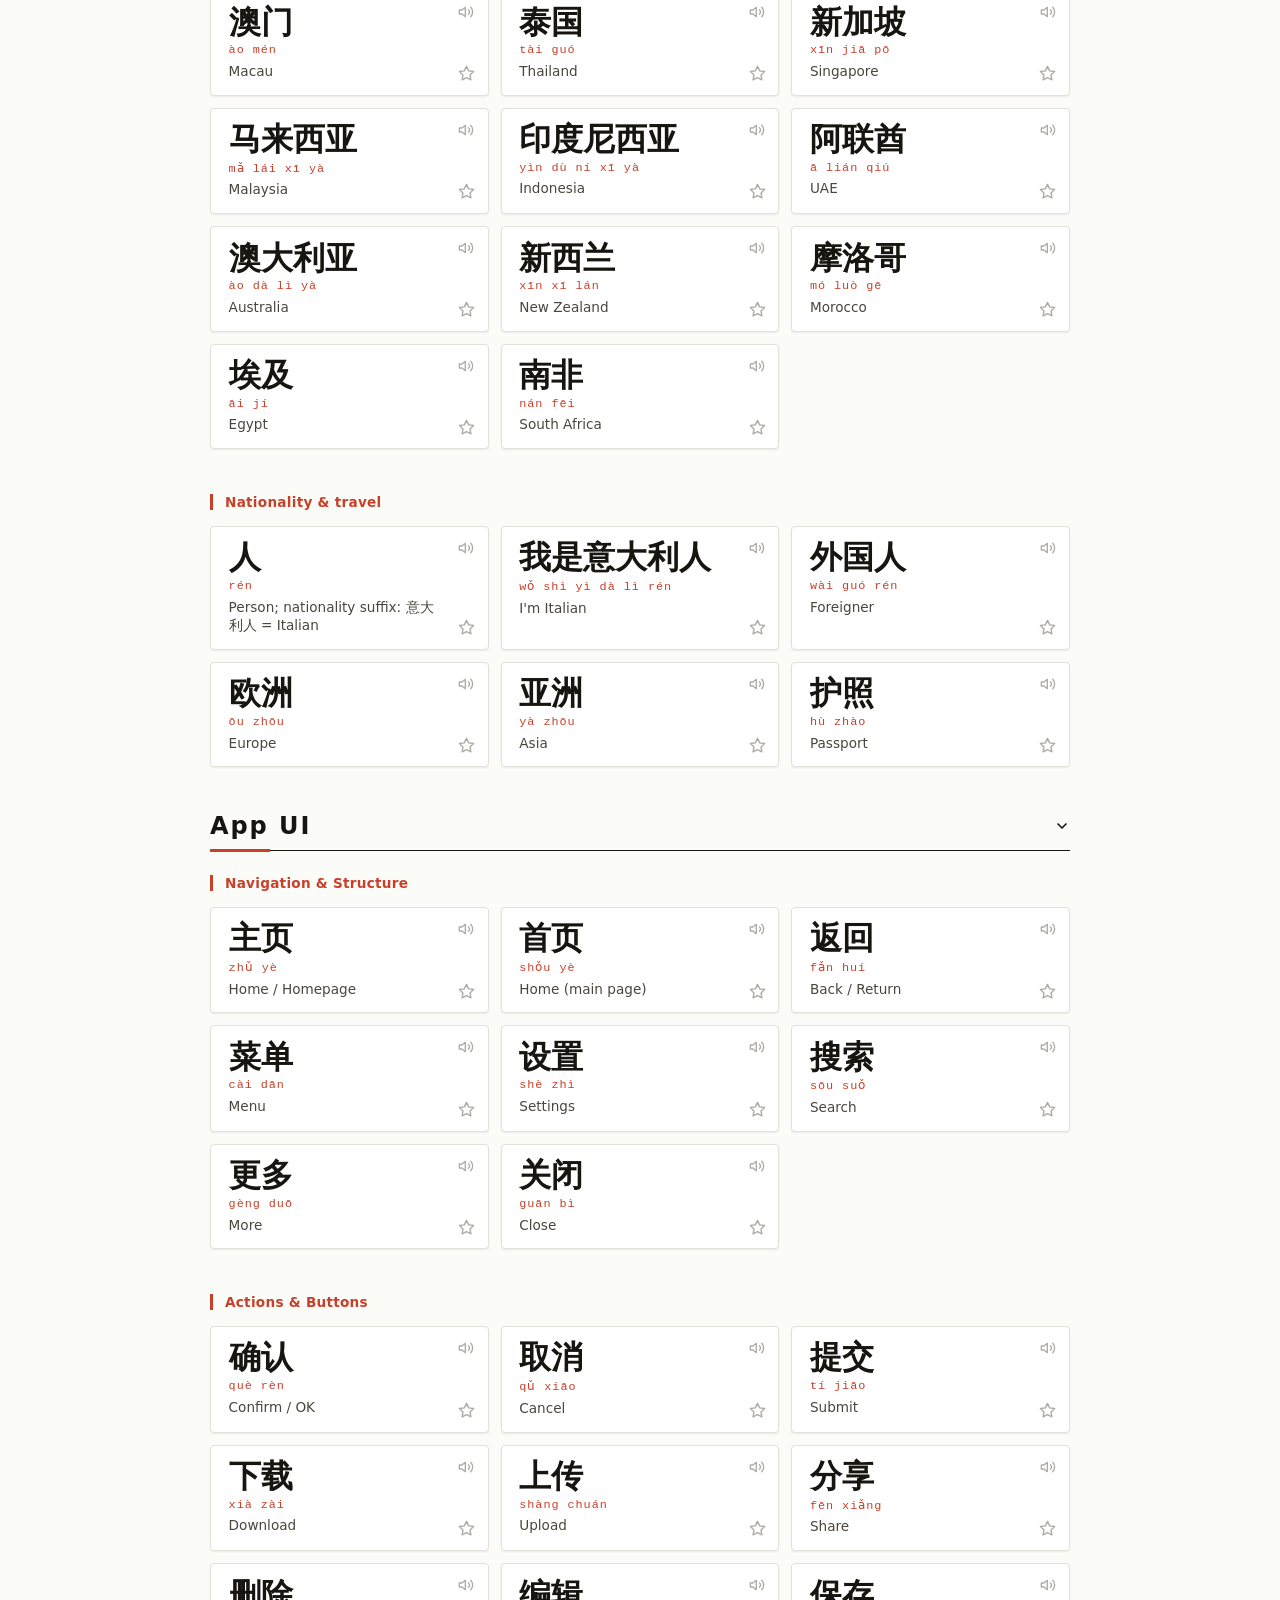
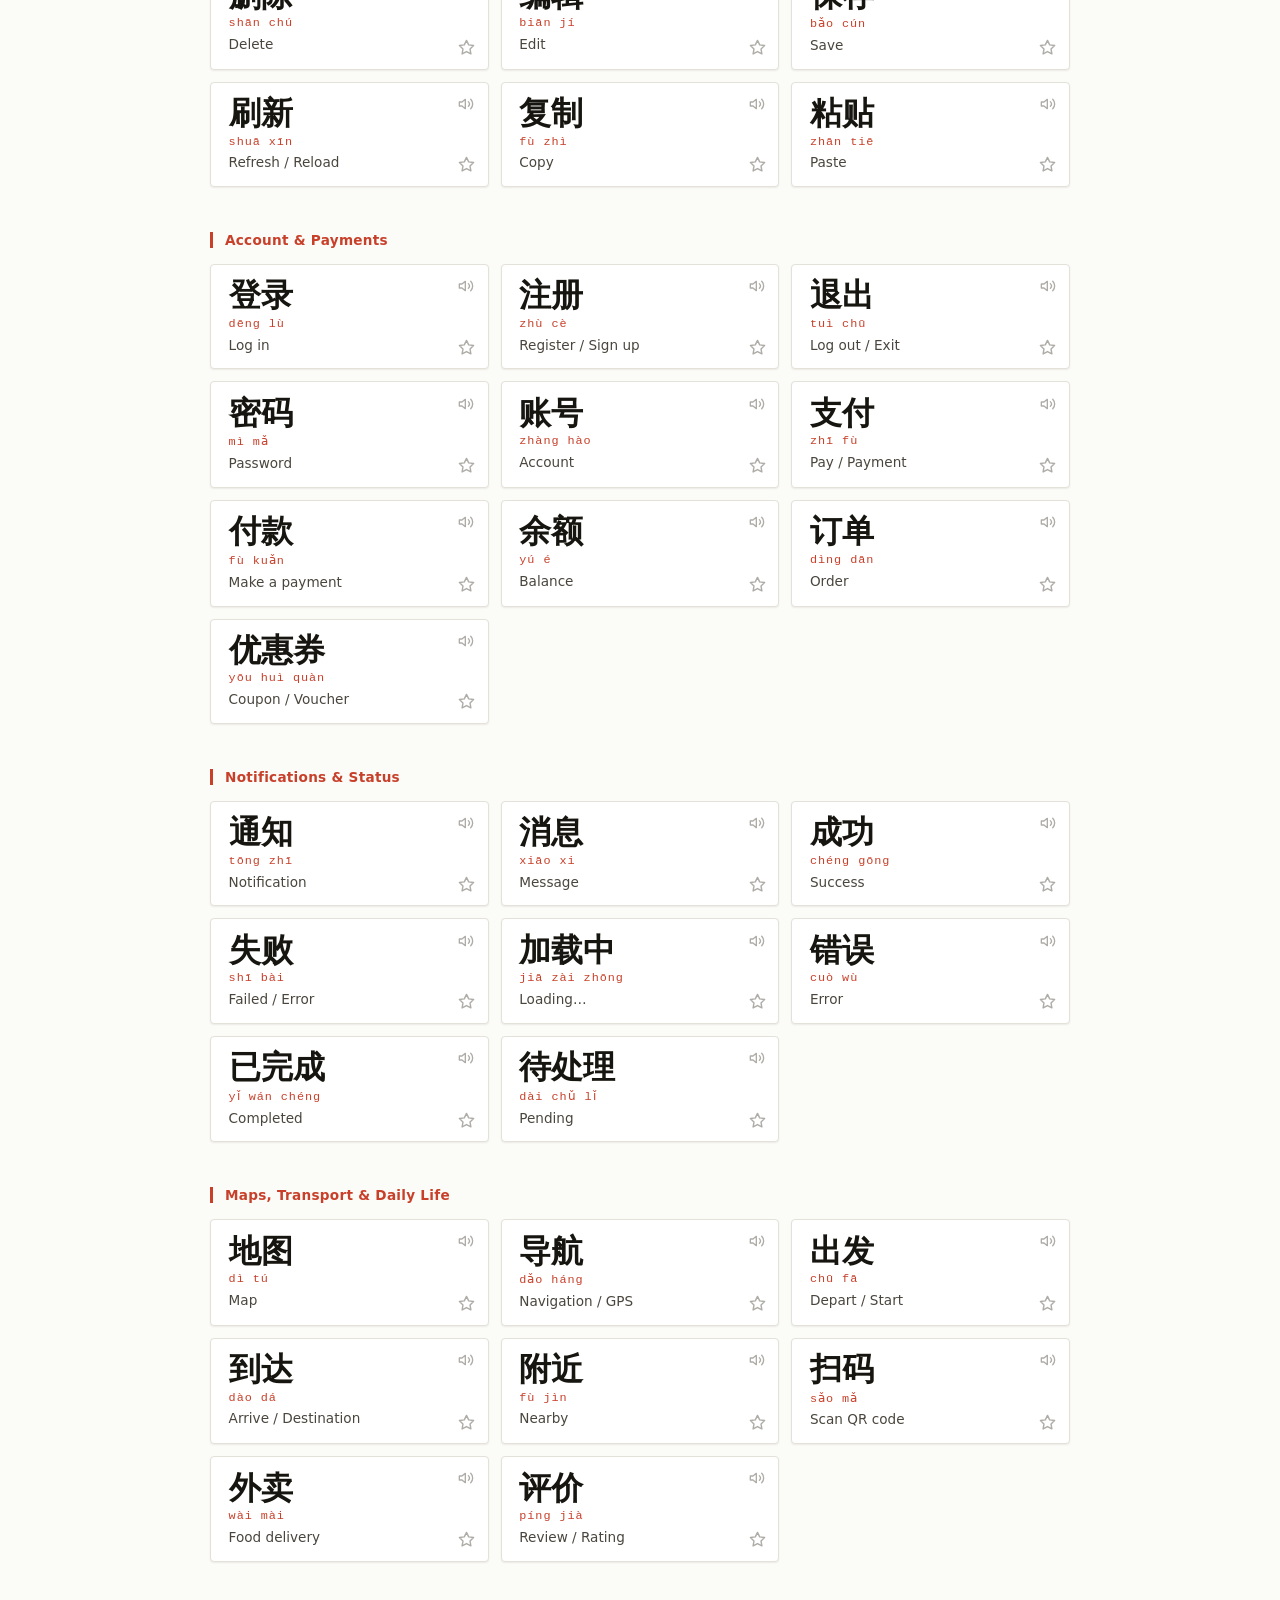
==== commit d206f1a1: "feat: flat 帮手 mascot, rotating tips, one hero carousel (v0.29.0) Squash of the mascot branch.  Masco" ====
--- a/index.html
+++ b/index.html
@@ -45,13 +45,28 @@
   <p class="subtitle" data-i18n="subtitle">Essential Chinese for apps, food, travel & signs</p>
 </header>
 
-<section class="wod" id="wod" hidden></section>
+<!-- Hero slot: the word of the day and 帮手's tips are two slides of one
+     carousel (js/hero.js). js/wod.js fills #wod, js/tips.js fills #tip; either
+     can be gone for the day, so the carousel falls back to the remaining one. -->
+<section class="hero" id="hero" hidden>
+  <div class="hero-track">
+    <div class="hero-slide" id="wod" hidden></div>
+    <div class="hero-slide" id="tip" hidden></div>
+  </div>
+  <button class="hero-nav" id="heroNav" type="button" hidden></button>
+</section>
 
 <div class="install-hint" id="installHint" hidden>
-  <span class="install-emoji" aria-hidden="true">📱</span>
+  <img class="install-mascot" src="./assets/mascot-help.svg" alt="" aria-hidden="true">
   <span data-i18n-html="installHint"><strong>Works offline!</strong> Tap Safari's Share button → <strong>Add to Home Screen</strong> to install as an app. Perfect for your trip.</span>
   <button id="installBtn" class="install-btn" hidden data-i18n="installBtnLabel">Install</button>
   <button class="close-hint" id="hintClose" type="button" aria-label="Dismiss">✕</button>
+</div>
+
+<div class="install-hint onboarding" id="onboarding" hidden>
+  <img class="install-mascot" src="./assets/mascot-hi.svg" alt="" aria-hidden="true">
+  <span data-i18n-html="onboardingTips"></span>
+  <button class="close-hint" id="onboardingClose" type="button" aria-label="Dismiss">✕</button>
 </div>
 
 <div class="tabs" id="tabs" role="tablist"></div>
@@ -75,6 +90,11 @@
   </div>
 </div>
 <div id="panels"></div>
+
+<div class="search-empty" id="searchEmpty" hidden>
+  <img class="empty-mascot" src="./assets/mascot-think.svg" alt="" aria-hidden="true">
+  <p data-i18n="searchEmpty"></p>
+</div>
 
 <!-- Add-phrase sheet for the 我的 (custom phrases) tab; wired in js/custom.js -->
 <div class="sheet-overlay" id="addSheet" hidden>
--- a/style.css
+++ b/style.css
@@ -479,14 +479,14 @@
 }
 
 /* Install hint banner (shown on iOS/Android, not when standalone or dismissed) */
-.install-hint .install-emoji { font-size: 1.1rem; }
+.install-hint .install-mascot { width: 2.5rem; height: 2.5rem; flex-shrink: 0; }
 .install-hint {
   max-width: 860px;
   margin: 0 auto 1.5rem;
   background: var(--hint-bg);
   border: 1px solid var(--accent);
   border-radius: 6px;
-  padding: 0.85rem 1rem;
+  padding: 0.85rem 2.4rem 0.85rem 1rem; /* right gutter holds the ✕, which is absolutely positioned */
   font-size: 0.78rem;
   color: var(--text);
   line-height: 1.5;
@@ -869,20 +869,78 @@
   opacity: 0.85;
 }
 
+/* ── Hero carousel (js/hero.js) ───────────────────────────── */
+/* Word of the day and 帮手's tip are side-by-side slides of one slot, so the
+   pair costs a single card's height instead of two. The track is 200% wide and
+   slides by translating itself; the clip lives here, which is why there is
+   vertical padding — overflow clips at the padding edge, and the cards'
+   shadows need those 4px. */
+.hero {
+  position: relative;
+  max-width: 860px;
+  margin: 0 auto 1rem;
+  padding: 4px 0;
+  overflow: hidden;
+}
+body.search-on .hero { display: none; } /* no hero over search results */
+
+.hero-track {
+  display: flex;
+  align-items: stretch;
+  transition: transform 0.3s ease;
+}
+/* Cards take the full width of their slide and sit at its top. They are not
+   stretched to the taller slide: that would centre the tip's bubble inside a
+   taller card and leave the ✕ floating above the bubble's corner. The slides
+   themselves are equal height (align-items: stretch on the track), so flipping
+   still does not move the blocks below. */
+.hero-slide { flex: 0 0 100%; min-width: 0; display: flex; align-items: flex-start; }
+.hero-slide > * { flex: 1 1 auto; }
+
+/* Chevron that flips to the other slide, sitting in the right gutter both
+   cards already keep clear for their own buttons (✕ up top, star at the
+   bottom) — an indicator row would eat back the height the merge saves. */
+.hero-nav {
+  position: absolute;
+  top: 50%;
+  right: 0.3rem;
+  transform: translateY(-50%);
+  width: 30px;
+  height: 30px;
+  display: flex;
+  align-items: center;
+  justify-content: center;
+  background: none;
+  border: none;
+  border-radius: 50%;
+  color: var(--icon);
+  cursor: pointer;
+  -webkit-tap-highlight-color: transparent;
+}
+.hero-nav:hover { color: var(--text); background: var(--accent-soft); }
+.hero-nav svg {
+  width: 1.05rem;
+  height: 1.05rem;
+  fill: none;
+  stroke: currentColor;
+  stroke-width: 2.2;
+  stroke-linecap: round;
+  stroke-linejoin: round;
+}
+.hero-nav[data-dir="left"] svg { transform: scaleX(-1); }
+
 /* ── Word of the day (js/wod.js) ──────────────────────────── */
-.wod {
-  max-width: 860px;
-  margin: 0 auto 1.5rem;
-}
-body.search-on .wod { display: none; } /* no daily card over search results */
 
 .wod-card {
   position: relative;
+  display: flex;
+  align-items: center;
+  gap: 0.85rem;
   background: var(--surface-2);
   border: 1px solid var(--line);
   border-left: 3px solid var(--accent);
   border-radius: 8px;
-  padding: 1.1rem 3rem 1.1rem 1.3rem; /* right gutter holds star + dismiss */
+  padding: 0.95rem 2.6rem 0.95rem 1.1rem; /* right gutter holds star + dismiss */
   cursor: pointer;
   overflow: hidden;
   user-select: none;
@@ -900,21 +958,23 @@
 .wod-card.press-armed { transform: scale(0.97); border-color: var(--accent); }
 .wod-card:focus-visible { outline: 2px solid var(--accent); outline-offset: 2px; }
 
+.wod-main { flex: 1 1 auto; min-width: 0; }
 .wod-eyebrow {
   font-family: var(--font-sans);
-  font-size: 0.75rem;
+  font-size: 0.7rem;
   letter-spacing: 0.02em;
   color: var(--accent);
-  margin-bottom: 0.6rem;
-}
-.wod-hanzi { font-size: clamp(2.4rem, 8vw, 3.6rem); margin-bottom: 0.4rem; }
-.wod-pinyin { font-size: 0.85rem; margin-bottom: 0.5rem; }
-.wod-meaning { font-size: 0.95rem; max-width: 32rem; }
+  margin-bottom: 0.25rem;
+}
+.wod-hanzi { font-size: clamp(1.9rem, 6.5vw, 3.2rem); margin-bottom: 0.2rem; }
+.wod-pinyin { font-size: 0.82rem; margin-bottom: 0.3rem; }
+.wod-meaning { font-size: 0.9rem; max-width: 32rem; }
 
 .wod-star { opacity: 0.8; }
 .wod-card:hover .wod-star { opacity: 1; }
 
-.wod-dismiss {
+.wod-dismiss,
+.tip-dismiss {
   position: absolute;
   top: 0.3rem;
   right: 0.4rem;
@@ -931,7 +991,119 @@
   cursor: pointer;
   -webkit-tap-highlight-color: transparent;
 }
-.wod-dismiss:hover { color: var(--text); background: var(--accent-soft); }
+.wod-dismiss:hover,
+.tip-dismiss:hover { color: var(--text); background: var(--accent-soft); }
+/* The tip's ✕ rides on the bubble's corner (there is no outer card to sit in). */
+.tip-dismiss { top: 0.3rem; right: 0.3rem; width: 28px; height: 28px; font-size: 0.8rem; }
+
+/* ── 帮手's tips (js/tips.js) ─────────────────────────────── */
+
+/* No frame around the mascot: the bubble *is* the card. Nesting a card inside a
+   card cost a padding ring on all four sides and squeezed the text column to
+   60% of the width, which pushed a two-line tip to five lines. */
+.tip-card {
+  position: relative;
+  display: flex;
+  align-items: center;
+  gap: 0.75rem;
+}
+.tip-mascot {
+  flex: 0 0 auto;
+  width: clamp(2.4rem, 8.5vw, 3.5rem);
+  height: clamp(2.4rem, 8.5vw, 3.5rem);
+}
+
+/* Speech bubble, with a tail pointing back at the mascot. Two triangles: the
+   outer one draws the border, the inner one fills it with the bubble color. */
+.tip-bubble {
+  position: relative;
+  flex: 1 1 auto;
+  min-width: 0;
+  background: var(--surface-2);
+  border: 1px solid var(--line);
+  border-radius: 12px;
+  padding: 0.65rem 2.2rem 0.7rem 0.85rem; /* right gutter holds the ✕ */
+  cursor: pointer;
+  box-shadow: inset 0 1px 0 var(--surface-highlight), 0 1px 2px var(--shadow);
+  transition: box-shadow 0.15s;
+  user-select: none;
+  -webkit-user-select: none;
+}
+.tip-bubble:hover { box-shadow: inset 0 1px 0 var(--surface-highlight), 0 6px 20px var(--shadow); }
+.tip-bubble::before,
+.tip-bubble::after {
+  content: '';
+  position: absolute;
+  top: 42%; /* points at the mascot's face, not its belly */
+  width: 0;
+  height: 0;
+  border-style: solid;
+  border-color: transparent;
+}
+.tip-bubble::before {
+  left: -16px;
+  margin-top: -9px;
+  border-width: 9px;
+  border-right-color: var(--line);
+}
+.tip-bubble::after {
+  left: -14px;
+  margin-top: -8px;
+  border-width: 8px;
+  border-right-color: var(--surface-2);
+}
+.tip-bubble:focus-visible { outline: 2px solid var(--accent); outline-offset: 3px; }
+
+.tip-heading {
+  font-family: var(--font-serif);
+  font-style: italic;
+  font-weight: 600;
+  font-size: 0.8rem;
+  color: var(--accent);
+  margin-bottom: 0.2rem;
+}
+.tip-text {
+  margin: 0;
+  font-size: 0.82rem;
+  line-height: 1.4;
+  color: var(--text);
+  max-width: 36rem;
+}
+.tip-more {
+  display: flex;
+  align-items: center;
+  gap: 0.35rem;
+  margin-top: 0.35rem;
+  font-size: 0.7rem;
+  color: var(--text-2);
+}
+.tip-more svg { flex: 0 0 auto; width: 0.85rem; height: 0.85rem; fill: var(--text-2); }
+
+@keyframes tipSwap {
+  from { opacity: 0; transform: translateY(3px); }
+  to { opacity: 1; transform: none; }
+}
+.tip-card.tip-swap .tip-text,
+.tip-card.tip-swap .tip-mascot { animation: tipSwap 0.28s ease-out; }
+
+/* ── Mascot (帮手) ───────────────────────────────────────── */
+.wod-mascot { flex: 0 0 auto; width: clamp(2.5rem, 8vw, 3.75rem); height: clamp(2.5rem, 8vw, 3.75rem); }
+.empty-mascot {
+  width: 64px;
+  height: 64px;
+  display: block;
+  margin: 0 auto 0.8rem;
+}
+.search-empty {
+  max-width: 860px;
+  margin: 0 auto;
+  padding: 3rem 1rem;
+  text-align: center;
+  color: var(--text-2);
+  font-size: 0.95rem;
+  line-height: 1.6;
+}
+.search-empty p { max-width: 30rem; margin: 0 auto; }
 
 /* ── Collapsible groups ───────────────────────────────────── */
 .subsection-title { cursor: pointer; user-select: none; display: flex; align-items: center; justify-content: space-between; }
@@ -1441,7 +1613,19 @@
   body {
     /* clear the bottom bar (≈3.6rem) plus breathing room */
     padding-bottom: calc(env(safe-area-inset-bottom) + 5.5rem);
+    /* tighter top gutter: the hero must not eat the first screen */
+    padding-top: calc(env(safe-area-inset-top) + 0.9rem);
   }
+
+  /* ── Compact hero on phones ───────────────────────────────
+     Header + word of the day + tip used to fill the whole viewport, so no
+     vocabulary was visible on load. The subtitle is desktop-only and the
+     header/hero type steps down a size here. */
+  header { padding-top: 0; margin-bottom: 0.9rem; }
+  .header-rule { margin-bottom: 0.55rem; }
+  h1 { font-size: 1.85rem; }
+  .subtitle { display: none; }
+  .hero { margin-bottom: 0.75rem; }
 
   .tabs {
     position: fixed;
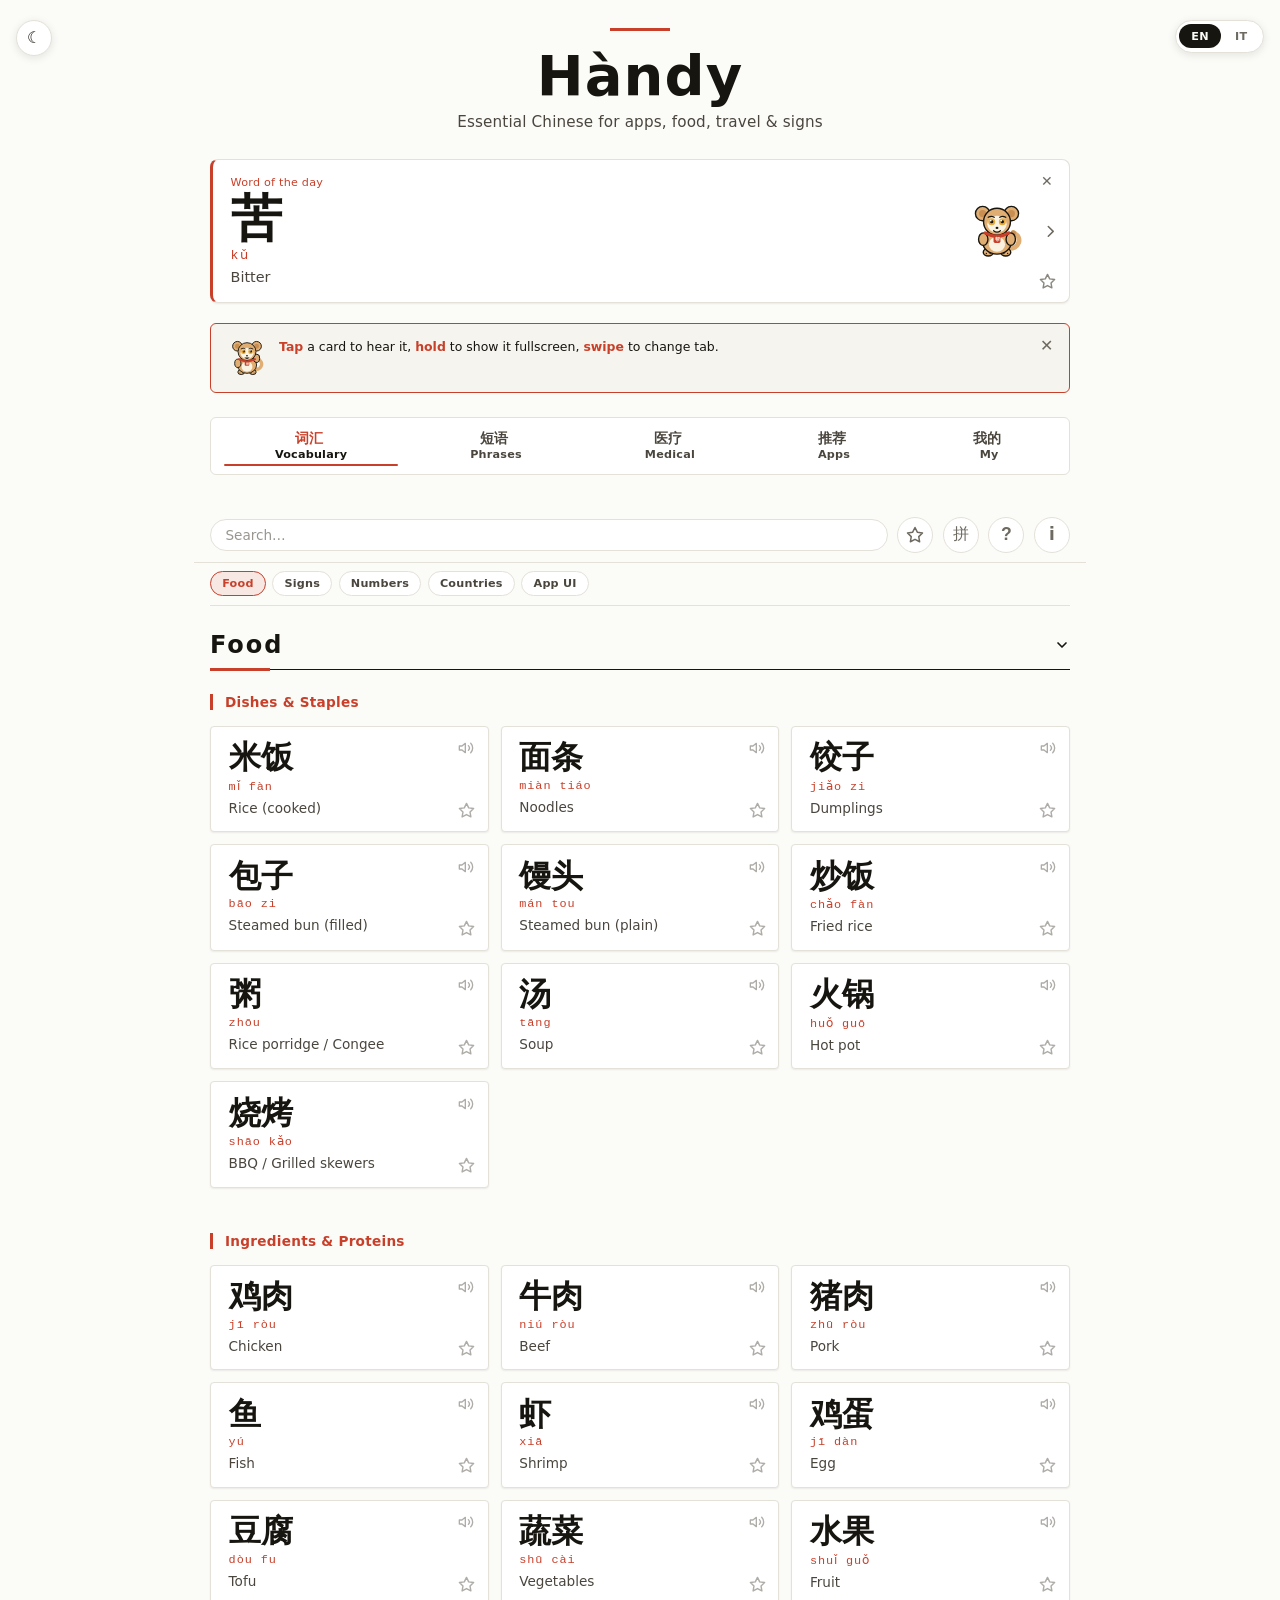
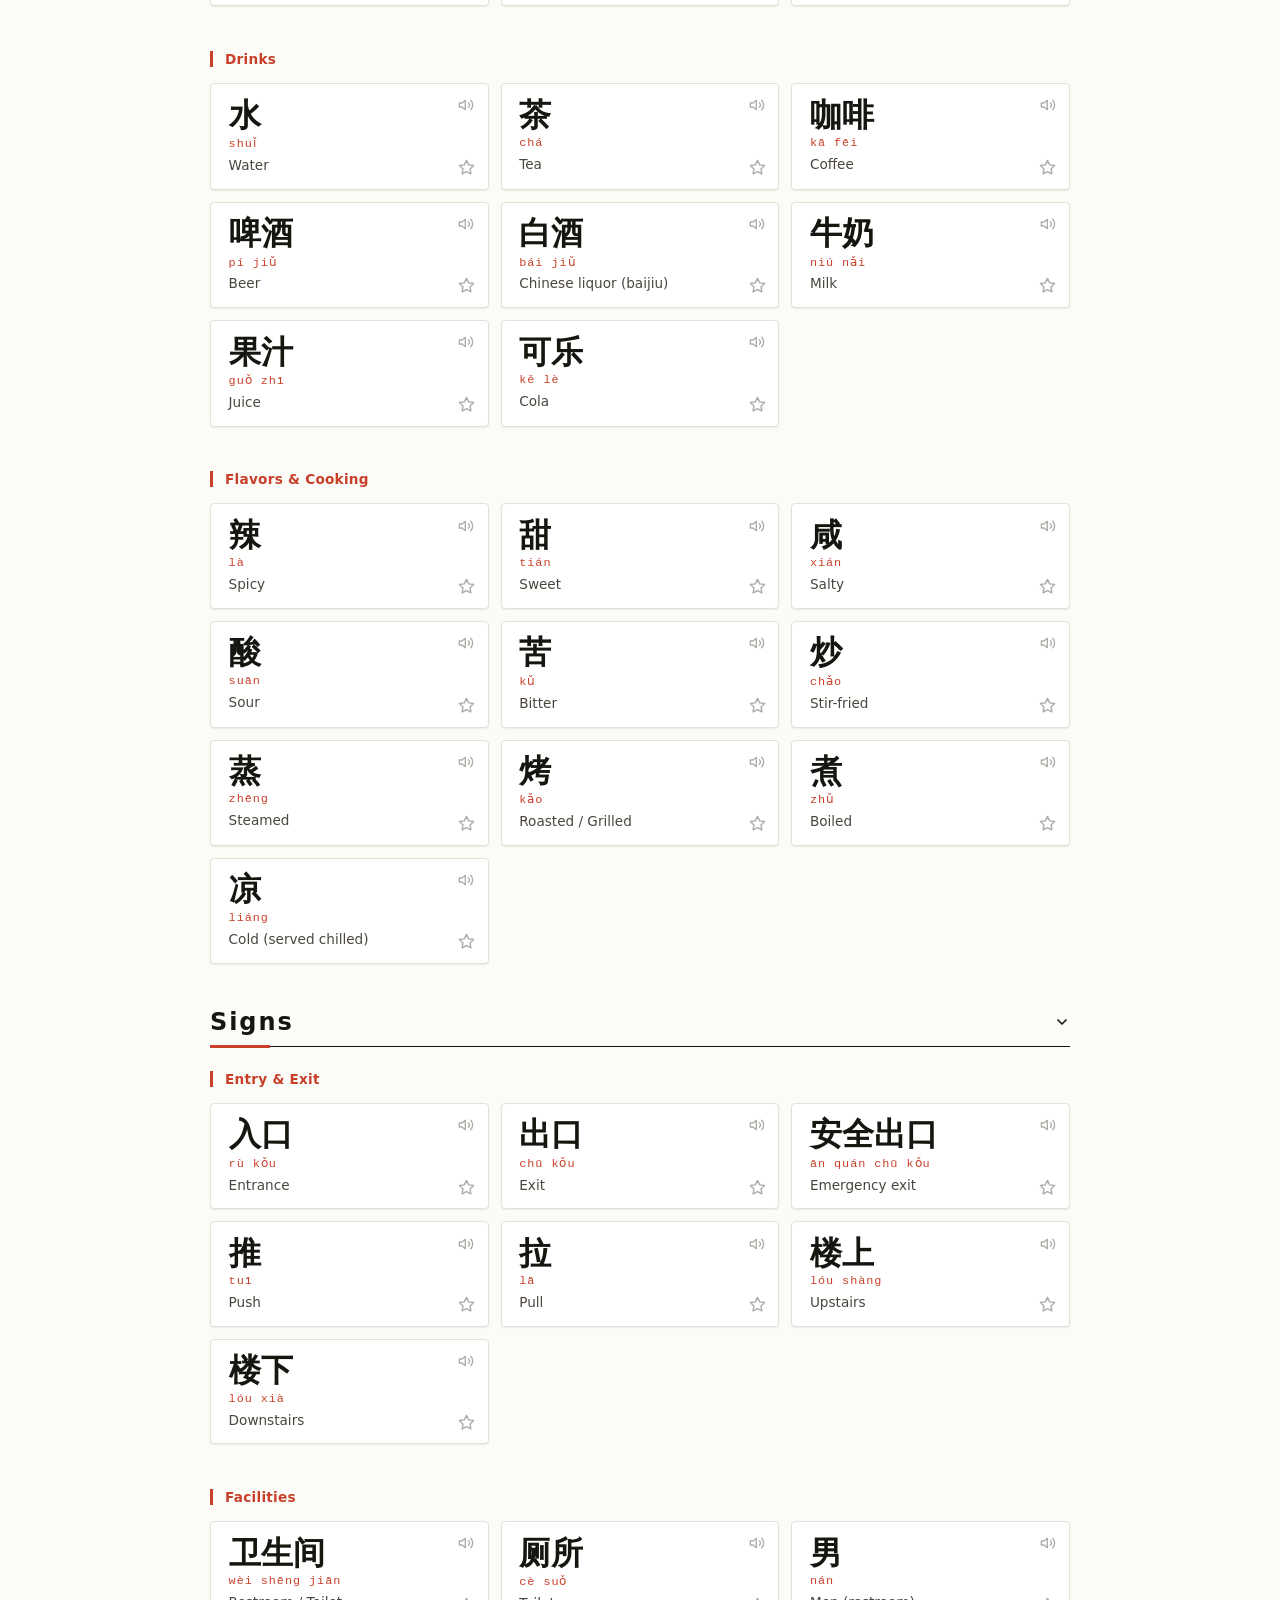
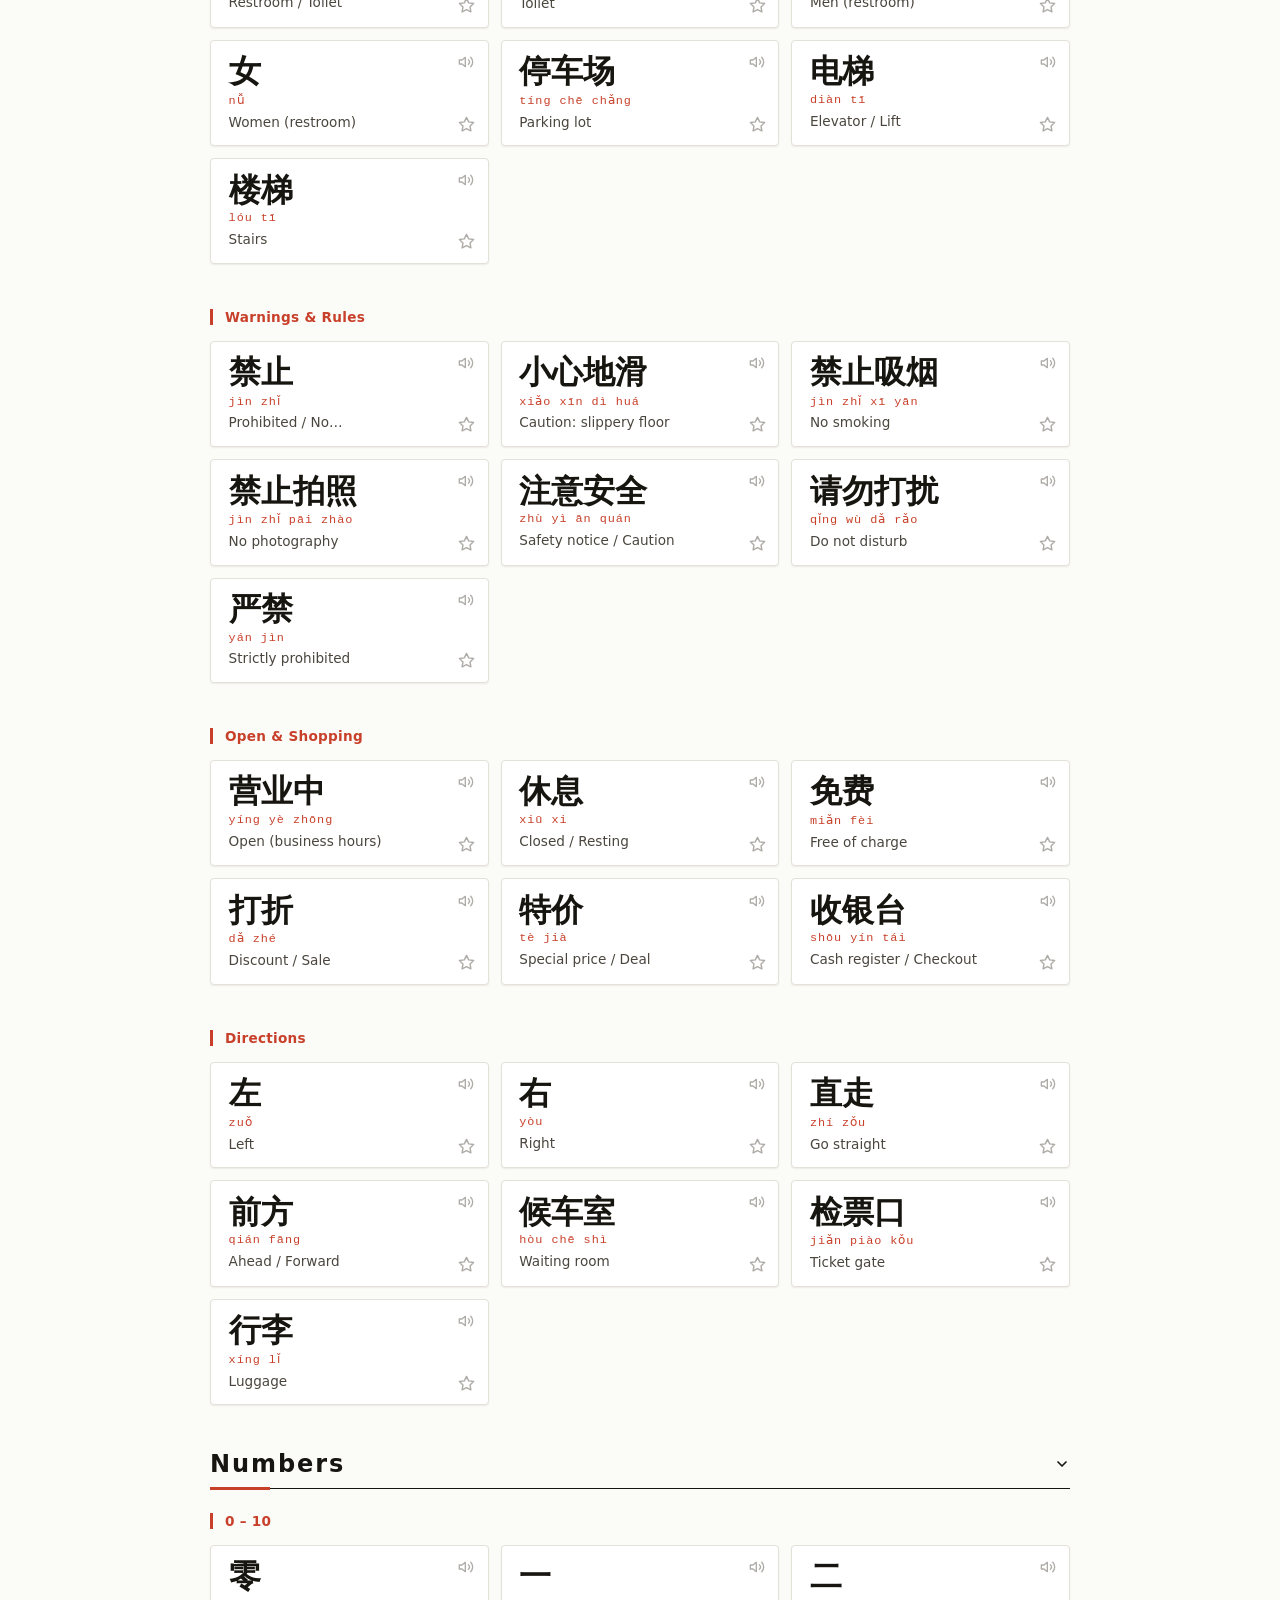
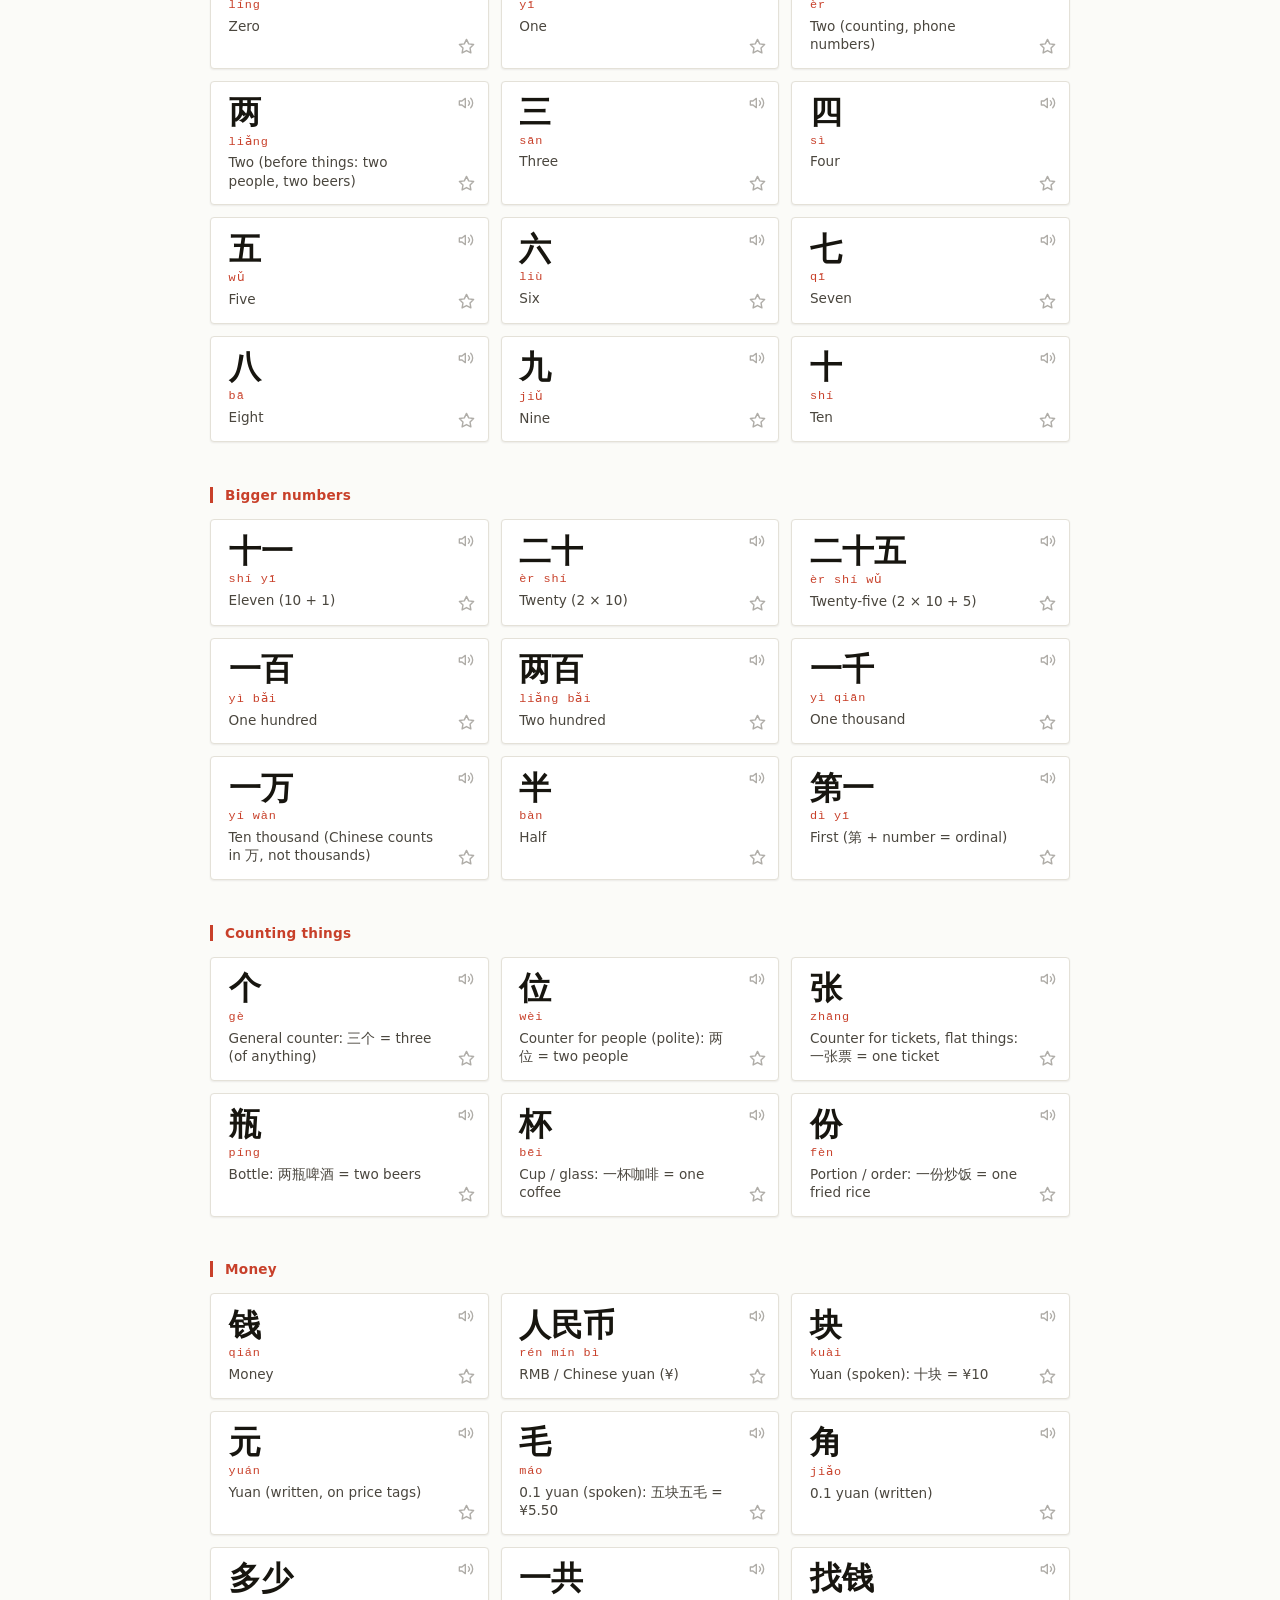
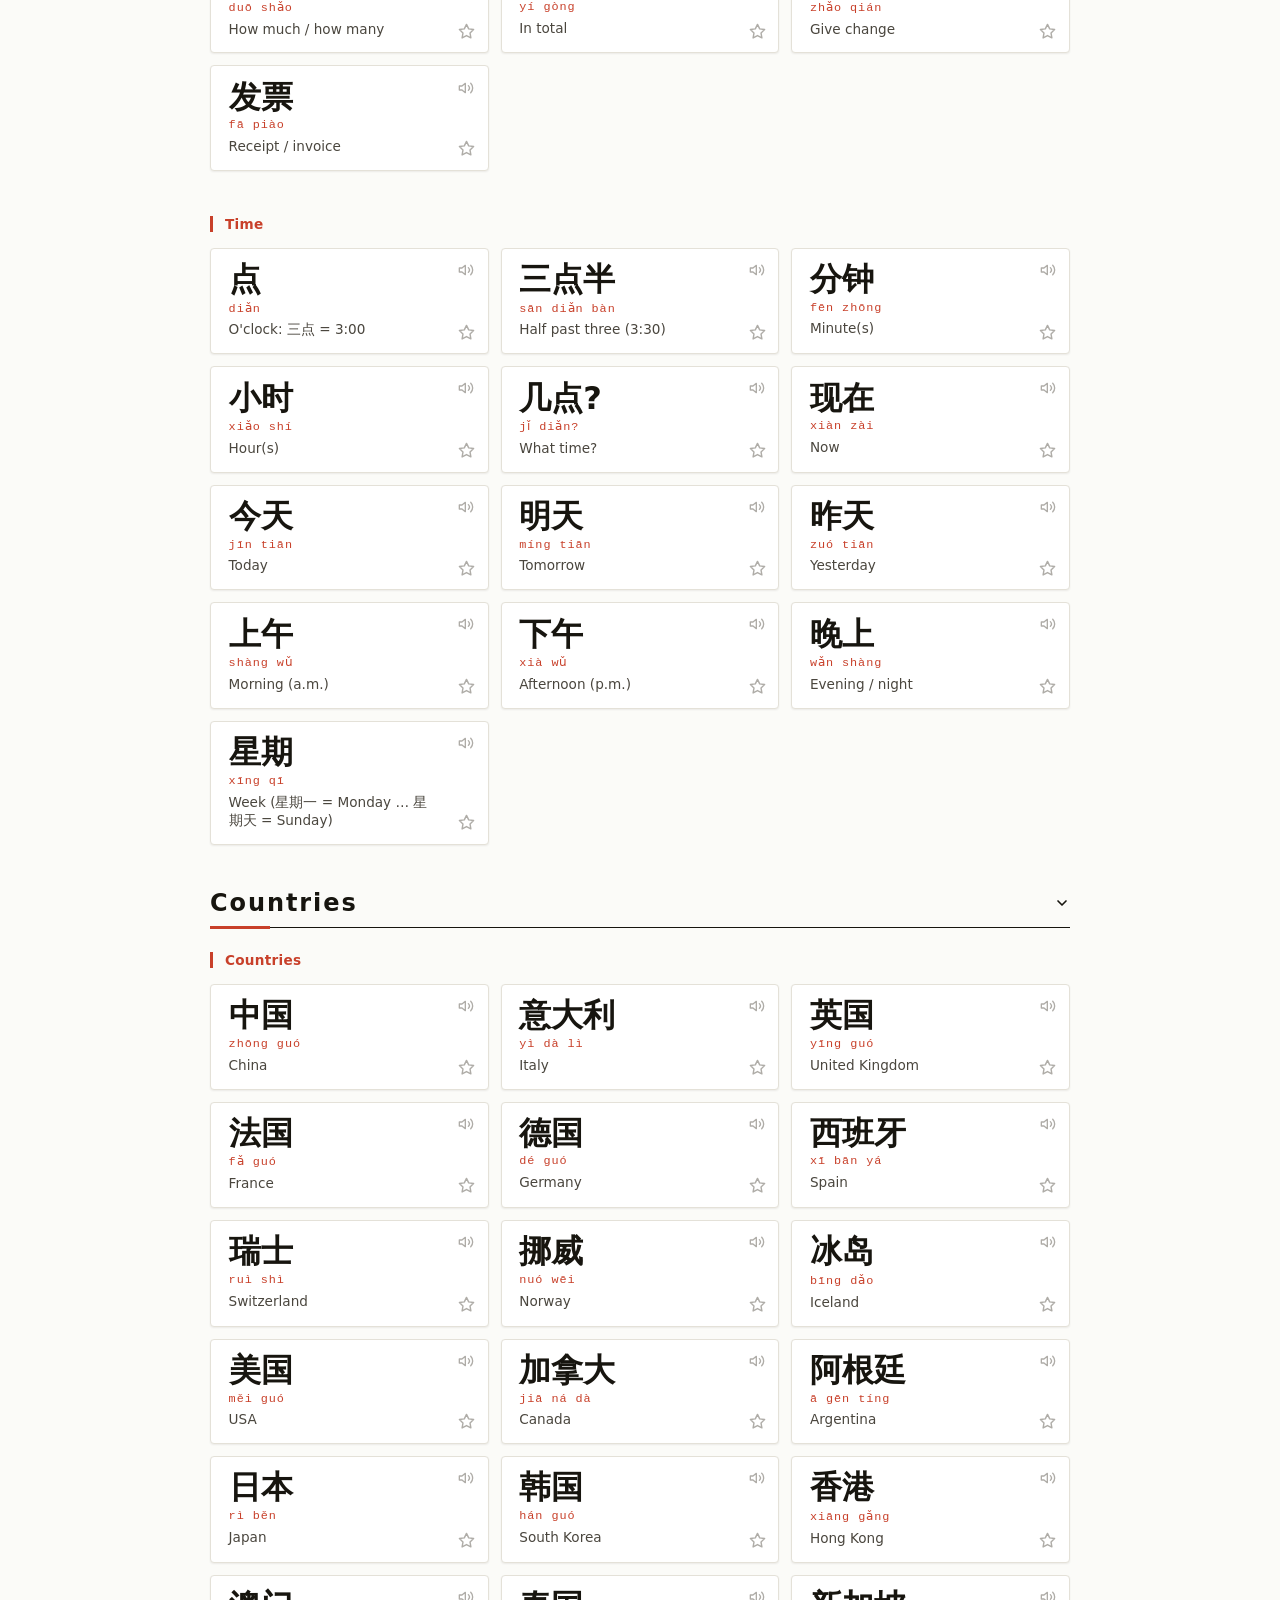
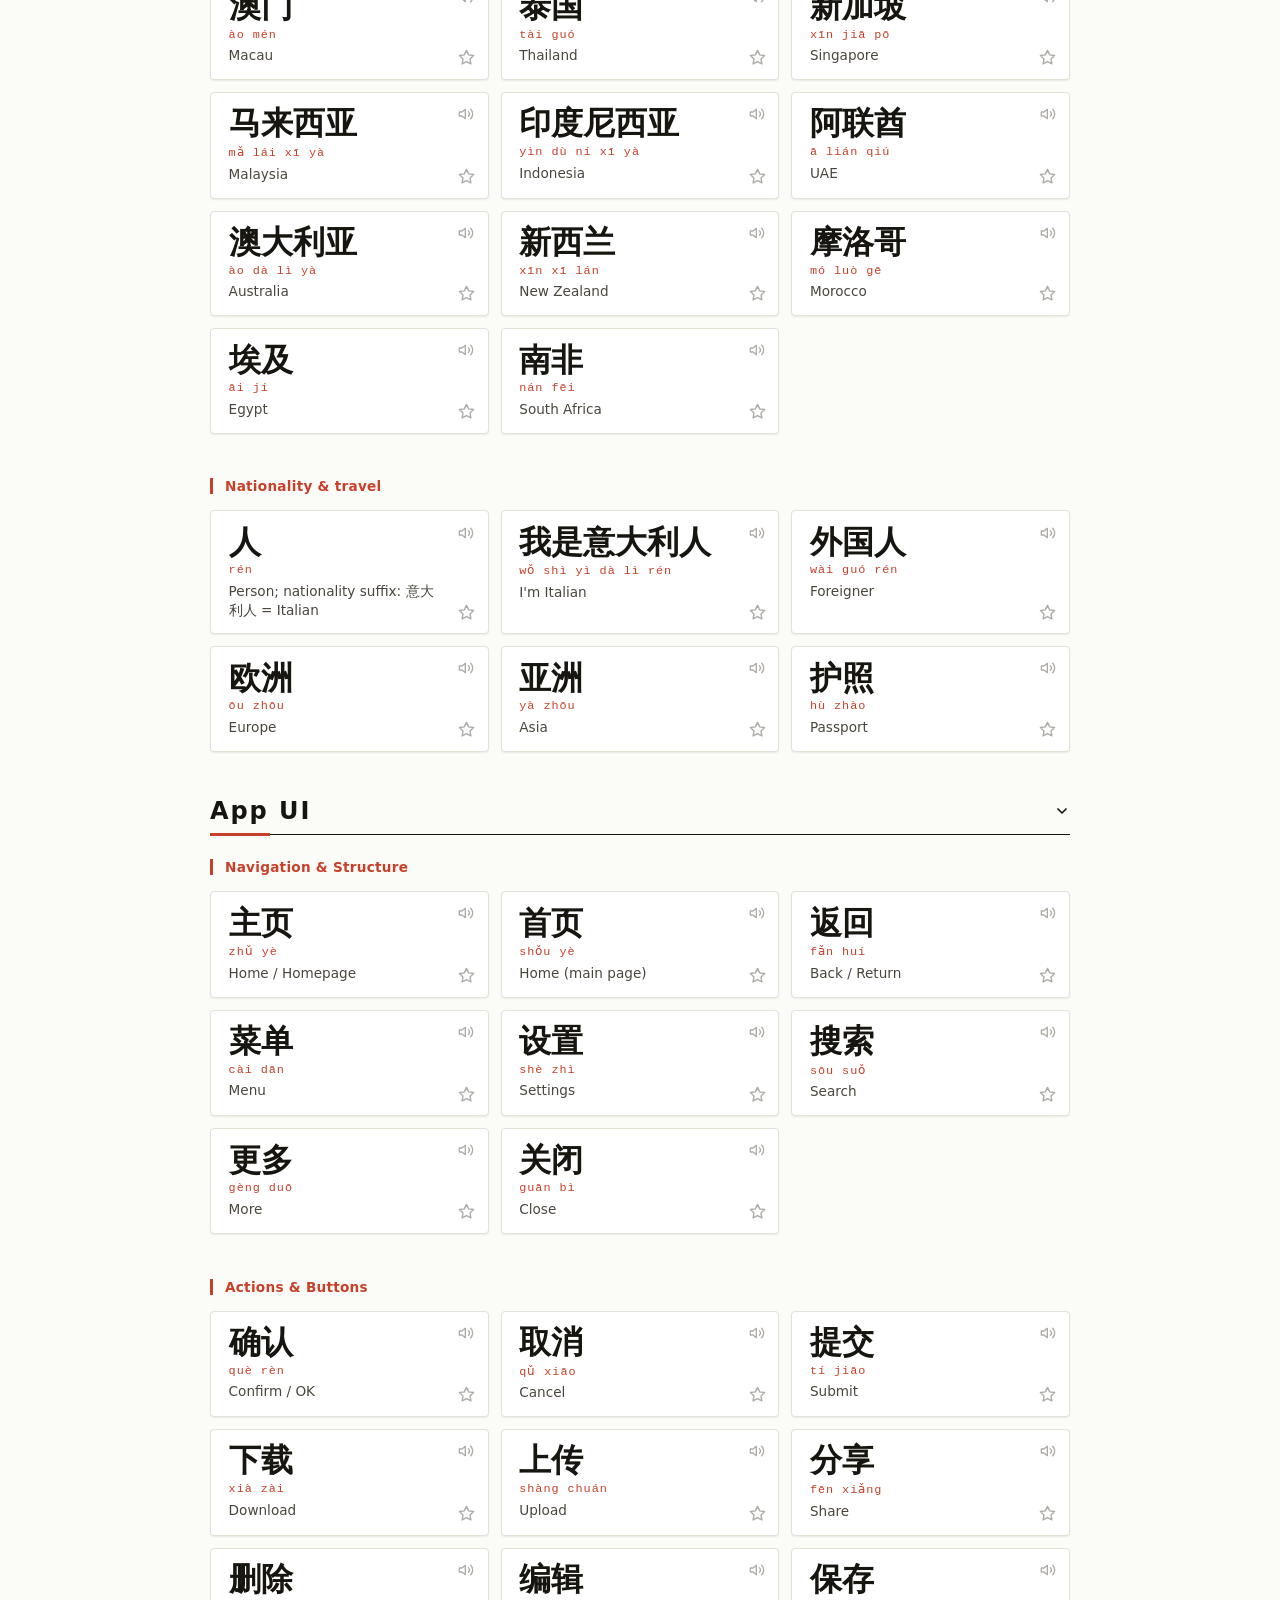
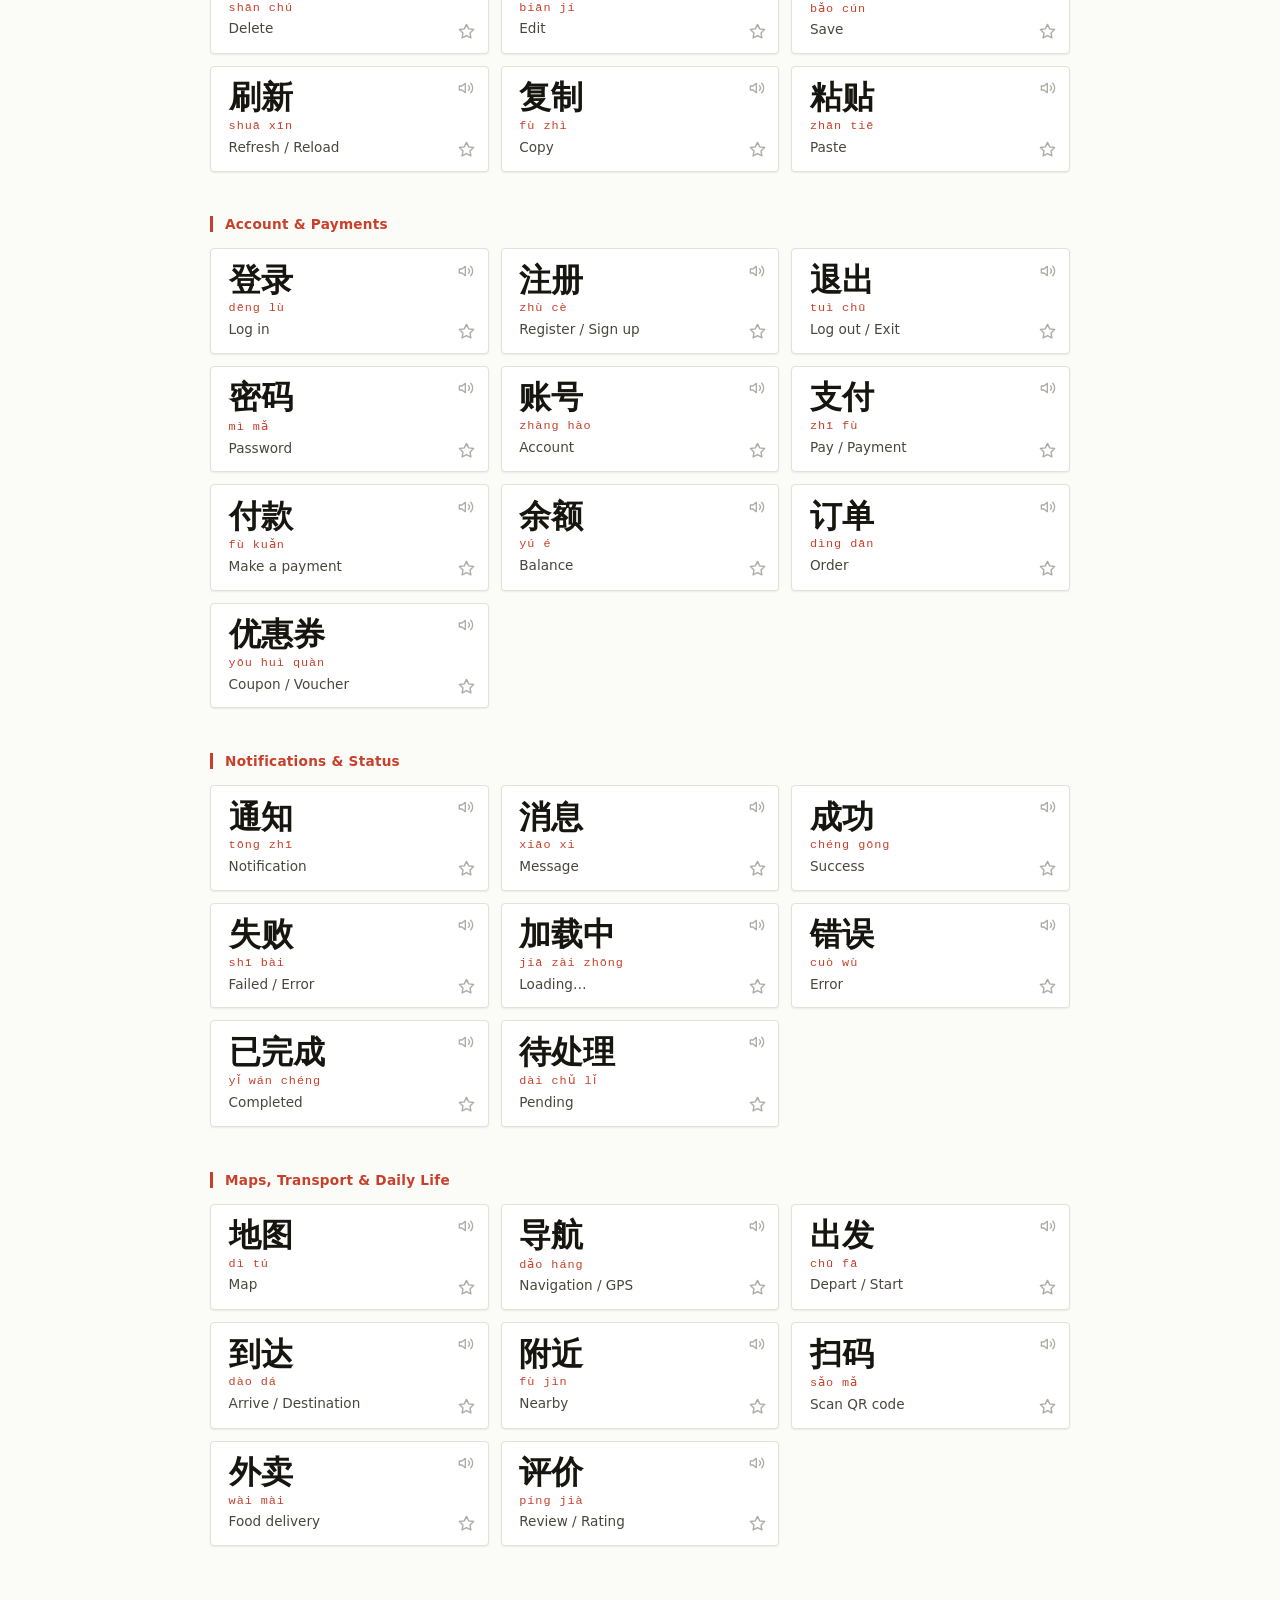
==== commit 6138204e: "feat: disable pinch zoom in the installed app (v0.30.4) Add maximum-scale=1.0, user-scalable=no to t" ====
--- a/index.html
+++ b/index.html
@@ -2,7 +2,10 @@
 <html lang="en">
 <head>
 <meta charset="UTF-8">
-<meta name="viewport" content="width=device-width, initial-scale=1.0, viewport-fit=cover">
+<!-- user-scalable=no is ignored by Safari when browsing (Apple forces zoom there),
+     but honoured in an installed PWA — which is the only place it applies. Show
+     mode (hold a card) is the deliberate way to enlarge a phrase. -->
+<meta name="viewport" content="width=device-width, initial-scale=1.0, maximum-scale=1.0, user-scalable=no, viewport-fit=cover">
 <title>Hàndy</title>
 
 <!-- PWA meta tags -->
--- a/style.css
+++ b/style.css
@@ -30,7 +30,14 @@
   --lang-shadow: rgba(23,21,15,0.10);
 
   /* System font stacks - no external fonts needed */
-  --font-hanzi: "PingFang SC", "Hiragino Sans GB", "Microsoft YaHei", "Heiti SC", system-ui, sans-serif;
+  /* Latin faces FIRST, then the CJK ones. Fallback is per glyph, so hanzi still
+     come from PingFang SC / Hiragino / YaHei while Latin letters come from the
+     UI font. Without this, "Hàndy" was set entirely in PingFang SC on iOS and
+     the à — which PingFang's narrow Latin does not cover — was served by a
+     different font, so that one letter looked bolder than its neighbours. */
+  --font-hanzi: -apple-system, BlinkMacSystemFont, "SF Pro Text", system-ui,
+                "PingFang SC", "Hiragino Sans GB", "Microsoft YaHei", "Heiti SC",
+                "Noto Sans CJK SC", "Noto Sans SC", sans-serif;
   --font-mono: ui-monospace, "SF Mono", "Menlo", "Monaco", monospace;
   --font-sans: -apple-system, BlinkMacSystemFont, "SF Pro Text", system-ui, sans-serif;
 }
@@ -68,6 +75,24 @@
   padding: calc(env(safe-area-inset-top) + 1.25rem) calc(env(safe-area-inset-right) + 1rem) calc(env(safe-area-inset-bottom) + 4rem) calc(env(safe-area-inset-left) + 1rem);
   -webkit-tap-highlight-color: transparent;
   -webkit-touch-callout: none;
+}
+
+/* iOS zooms the page on a double tap unless the tap target opts out, so two
+   quick taps on a card (speak, speak again) zoomed the whole app instead.
+   `manipulation` drops only the double-tap-zoom gesture — panning and
+   pinch-zoom still work, so this is not `user-scalable=no` by the back door
+   and the viewport meta stays zoomable. Covers every tap target: all buttons
+   and links (tabs, toolbar, stars, Pleco, jump chips, show mode, dismissals),
+   the three card kinds, both hero cards and the collapsible titles. */
+button,
+a,
+.card,
+.phrase-card,
+.app-card,
+.wod-card,
+.tip-bubble,
+[data-collapse-key] {
+  touch-action: manipulation;
 }
 
 header {
@@ -595,12 +620,17 @@
   -webkit-user-select: none;
 }
 
+/* One flex item inside .toolbar, filling whatever the buttons leave.
+   NO vertical margin: the toolbar centres its items on the MARGIN box, so a
+   bottom margin here lifts the pill off the buttons' centre line by half of
+   it (a 1.2rem leftover from when search was its own block above the toolbar
+   did exactly that, by 9.6px). `position: relative` is the containing block
+   for the ✕ (.search-clear). */
 .search-wrap {
   position: relative;
-  max-width: 860px;
-  margin: 0 auto 1.2rem;
-  display: flex;
-  justify-content: center;
+  flex: 1;
+  min-width: 0;
+  display: flex;
 }
 
 .toolbar {
@@ -632,7 +662,6 @@
   }
 }
 
-.search-wrap { flex: 1; min-width: 0; }
 .search-field { width: 100%; }
 
 .search-input {
@@ -1055,7 +1084,6 @@
 .tip-bubble:focus-visible { outline: 2px solid var(--accent); outline-offset: 3px; }
 
 .tip-heading {
-  font-family: var(--font-serif);
   font-style: italic;
   font-weight: 600;
   font-size: 0.8rem;
@@ -1486,8 +1514,27 @@
   flex-wrap: wrap;
   gap: 0.5rem;
 }
-#panels.global-search .custom-bar { display: none; } /* results only while searching */
-#panels.global-search .jump-bar   { display: none; }
+#panels.global-search .custom-bar     { display: none; } /* results only while searching */
+#panels.global-search .jump-bar       { display: none; }
+#panels.global-search .hero-restore   { display: none; }
+
+/* Undo for a hero slide dismissed with its ✕ — rendered in the 我的 panel only
+   while one is hidden, since the dismiss otherwise has no way back. */
+.hero-restore {
+  max-width: 860px;
+  margin: 0 auto 1.4rem;
+  padding: 0.7rem 0.9rem;
+  display: flex;
+  flex-wrap: wrap;
+  align-items: center;
+  justify-content: space-between;
+  gap: 0.6rem;
+  background: var(--surface-2);
+  border: 1px dashed var(--line);
+  border-radius: 6px;
+  color: var(--text-2);
+  font-size: 0.85rem;
+}
 
 .custom-empty {
   max-width: 860px;
